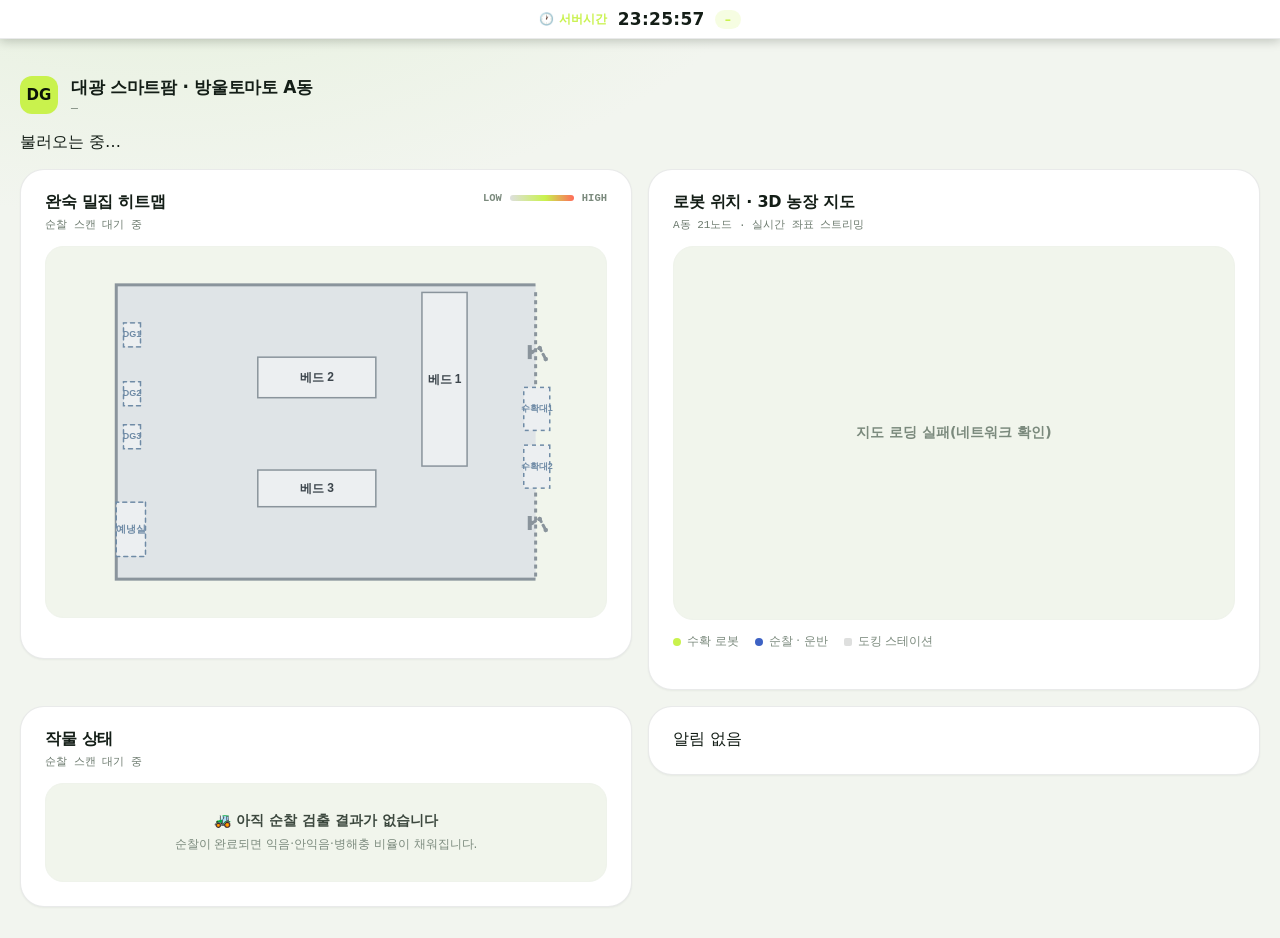
==== client/farm_admin_app/index.html @ 9d56e43e "RP-97: [Farm Admin App] 히트맵 실시간 누적 · 작물%는 순찰 완료 후 · 베드 통로 균등 ACS(detection_service.py)는 "zone_cumula" ====
<!DOCTYPE html>
<html lang="ko">
<head>
<script src="https://cdn.jsdelivr.net/npm/chart.js@4" defer></script>
<meta charset="UTF-8">
<meta name="viewport" content="width=device-width, initial-scale=1.0">
<title>Automato · DdagoDdagi 통합 운영 GUI 프로토타입 (Robot8 / 이건수)</title>
<style>
  :root{
    color-scheme:dark;
    /* ── Syncult 리디자인 토큰 (design_handoff_smartfarm_dashboard, light 테마) ──
       고정 액센트는 테마 무관. 라임/앰버는 '채움' 일 때 원색, '텍스트' 일 때 어두운 값을 쓴다
       (라이트 배경에서 대비를 확보하려고 핸드오프가 그렇게 분리해 놨다). */
    --sc-lime:#C9F24D; --sc-lime-h:#D8FF66; --sc-on-lime:#0B1408;
    --sc-ripe:#FF6B5A; --sc-pest:#F2B33D; --sc-rot:#8A6A4A;
    /* ⚠ 핸드오프 기본 테마는 dark 다 (Component.theme() 의 폴백이 "dark").
       라이트로 맞췄더니 라임·레드가 흰 배경에 묻혀 '집중이 안 된다' 는 지적을 받았다.
       다크 토큰으로 되돌린다 — 라임 액센트가 살아나는 게 이 디자인의 핵심이다. */
    --sc-accentT:#C9F24D; --sc-amberTx:#F2B33D; --sc-redT:#FF9184;
    --sc-brownT:#C0A184; --sc-blueT:#93B0FF;
    --sc-fg:#EEF3EA; --sc-mut:#7E8B7F; --sc-mut2:#8A948B; --sc-mut3:#9FAC9F; --sc-mut5:#B9C4B6;
    --sc-card:rgba(255,255,255,.04); --sc-card2:rgba(255,255,255,.05); --sc-card3:rgba(255,255,255,.06);
    --sc-bd:rgba(255,255,255,.07); --sc-bd2:rgba(255,255,255,.1);
    --sc-track:rgba(255,255,255,.09); --sc-track2:rgba(255,255,255,.14);
    --sc-inner:rgba(0,0,0,.26); --sc-inner2:rgba(0,0,0,.28);
    --sc-shell:#0A0D0B; --sc-shell2:#0B0F0C; --sc-scrim:rgba(4,7,5,.66);
    --sc-r-card:24px; --sc-r-inner:18px; --sc-r-tile:15px; --sc-r-row:14px;
    /* 레거시 팔레트를 다크로 리맵한다. 앱 전체가 var(--ink)/var(--card)/var(--line) 를
       쓰고 있어서, 여기만 바꾸면 개별 규칙을 손대지 않고 한 번에 뒤집힌다.
       '-soft' 계열은 라이트에서 연한 배경색이었는데, 다크에서는 반투명 틴트로 바꾼다
       (불투명 파스텔을 어두운 배경에 올리면 그 부분만 둥둥 뜬다). */
    --ink:#EEF3EA; --ink-2:#B9C4B6; --muted:#8A948B;
    --paper:#0B0F0C; --card:rgba(255,255,255,.04); --line:rgba(255,255,255,.07);
    --leaf:#5FD08A; --leaf-d:#4BBE77; --leaf-soft:rgba(201,242,77,.13);
    --tomato:#FF6B5A; --tomato-d:#FF8375; --tomato-soft:rgba(255,107,90,.15);
    --amber:#F2B33D; --amber-soft:rgba(242,179,61,.15);
    --sky:#93B0FF; --sky-soft:rgba(147,176,255,.15);
    --purple:#B79BFF; --purple-soft:rgba(183,155,255,.15);
    --slate:#9FAC9F;
    --ok:#7BD88F; --warn:#F2B33D; --bad:#FF9184;
    --shadow:none;
    --radius:16px;
    --font:'Pretendard','Apple SD Gothic Neo','Malgun Gothic',system-ui,-apple-system,sans-serif;
  }
  *{box-sizing:border-box;margin:0;padding:0}
  /* 페이지 배경 — Syncult 핸드오프 --pagebg(light).
     구버전은 온실 사진 위에 초록 오버레이를 덮었는데, 사진 무늬가 카드 뒤에서 어른거려
     카드 경계와 옅은 텍스트가 묻혔다. 핸드오프는 좌상단에서 번지는 라디얼 그라디언트를 쓴다. */
  body{font-family:var(--font);
    background:radial-gradient(1200px 600px at 15% -10%, #10251A 0%, #080B09 55%) fixed, #080B09;
    color:var(--sc-fg);min-height:100vh;-webkit-font-smoothing:antialiased}
  button{font-family:inherit;cursor:pointer;border:none;background:none;color:inherit}
  .hidden{display:none!important}

  /* ---------- App shell ---------- */
  .wrap{max-width:1880px;margin:0 auto;padding:44px 20px 14px}
  .topbar{display:flex;align-items:center;gap:14px;margin-bottom:18px;flex-wrap:wrap}
  .brand{display:flex;align-items:center;gap:11px}
  .logo{width:42px;height:42px;border-radius:12px;background:linear-gradient(135deg,var(--tomato),var(--leaf));
    display:grid;place-items:center;color:#fff;font-weight:800;font-size:20px;box-shadow:var(--shadow)}
  .brand h1{font-size:19px;letter-spacing:-.3px}
  .brand .sub{font-size:12px;color:var(--muted);margin-top:1px}
  .topbar .spacer{flex:1}
  .pill{font-size:12px;color:var(--ink-2);background:var(--card);border:1px solid var(--line);
    padding:7px 12px;border-radius:999px;display:inline-flex;align-items:center;gap:7px;box-shadow:var(--shadow)}
  .dot{width:8px;height:8px;border-radius:50%;background:var(--ok);box-shadow:0 0 0 4px rgba(31,157,87,.15)}
  .crumb{font-size:13px;color:var(--muted);display:flex;align-items:center;gap:8px;margin-bottom:14px;flex-wrap:wrap}
  .crumb b{color:var(--ink)}
  .crumb .sep{opacity:.5}
  .backbtn{display:inline-flex;align-items:center;gap:6px;font-size:13px;color:var(--leaf-d);
    background:var(--leaf-soft);padding:6px 12px;border-radius:999px;font-weight:600}

  /* ---------- Role launcher ---------- */
  .hero{text-align:center;padding:26px 10px 8px}
  .hero h2{font-size:27px;letter-spacing:-.6px}
  .hero p{color:var(--muted);margin-top:10px;font-size:14.5px;line-height:1.7;max-width:680px;margin-left:auto;margin-right:auto}
  .roles{display:grid;grid-template-columns:repeat(2,1fr);gap:18px;margin-top:30px;max-width:760px;margin-left:auto;margin-right:auto}
  .role{background:var(--card);border:1px solid var(--line);border-radius:var(--radius);padding:24px;
    box-shadow:var(--shadow);text-align:left;transition:transform .15s,box-shadow .15s;position:relative;overflow:hidden}
  .role:hover{transform:translateY(-4px);box-shadow:0 14px 36px rgba(16,35,26,.14)}
  .role .tag{font-size:11.5px;font-weight:700;letter-spacing:.4px;padding:4px 9px;border-radius:999px;display:inline-block}
  .role h3{font-size:18px;margin:14px 0 6px}
  .role .desc{font-size:13px;color:var(--muted);line-height:1.6;min-height:58px}
  .role .platform{font-size:12px;color:var(--ink-2);margin:12px 0 16px;display:flex;align-items:center;gap:6px}
  .role .enter{width:100%;padding:11px;border-radius:11px;font-weight:700;font-size:14px;color:#fff;
    display:flex;align-items:center;justify-content:center;gap:8px}
  .role::after{content:"";position:absolute;right:-30px;top:-30px;width:120px;height:120px;border-radius:50%;opacity:.08}
  .role.r1::after{background:var(--slate)} .role.r2::after{background:var(--leaf)} .role.r3::after{background:var(--purple)}
  .role-foot{margin-top:34px;background:var(--card);border:1px solid var(--line);border-radius:var(--radius);
    padding:18px 22px;box-shadow:var(--shadow);font-size:13px;color:var(--ink-2);line-height:1.7}
  .role-foot b{color:var(--ink)}

  /* ---------- Console layout (admin) ---------- */
  .console{display:grid;grid-template-columns:226px 1fr;gap:18px;align-items:start}
  .side{background:var(--card);border:1px solid var(--line);border-radius:var(--radius);padding:14px;box-shadow:var(--shadow);position:sticky;top:14px}
  .side .who{display:flex;align-items:center;gap:10px;padding:8px 8px 14px;border-bottom:1px solid var(--line);margin-bottom:10px}
  .side .who .av{width:36px;height:36px;border-radius:10px;display:grid;place-items:center;color:#fff;font-weight:700;font-size:14px}
  .side .who .nm{font-size:13.5px;font-weight:700}
  .side .who .rl{font-size:11.5px;color:var(--muted)}
  .nav{display:flex;flex-direction:column;gap:3px}
  .nav button{display:flex;align-items:center;gap:11px;padding:10px 11px;border-radius:11px;font-size:13.5px;color:var(--ink-2);text-align:left;transition:.12s}
  .nav button .ic{width:20px;text-align:center;font-size:15px}
  .nav button:hover{background:var(--paper)}
  .nav button.active{background:var(--leaf-soft);color:var(--leaf-d);font-weight:700}
  .nav .grp{font-size:11px;color:var(--muted);text-transform:uppercase;letter-spacing:.5px;margin:12px 8px 4px}
  .content{min-height:60vh}

  /* ---------- Generic dashboard pieces ---------- */
  .page-h{display:flex;align-items:flex-end;justify-content:space-between;gap:12px;margin-bottom:16px;flex-wrap:wrap}
  .page-h h2{font-size:21px;letter-spacing:-.4px}
  .page-h .lead{font-size:13px;color:var(--muted);margin-top:5px}
  .grid{display:grid;gap:14px}
  .g4{grid-template-columns:repeat(4,1fr)}
  .g3{grid-template-columns:repeat(3,1fr)}
  .g2{grid-template-columns:repeat(2,1fr)}
  /* ══ 라이트 테마 ══ 핸드오프의 light 토큰 원본을 그대로 옮겼다.
     :root 가 다크(기본)이고 여기서 덮어쓴다. 3D/2D 맵 색은 CSS 가 아니라 JS 상수라
     별도로 THEME_MAP 에서 갈아끼운다(applyTheme 참고). */
  [data-theme="light"]{
    color-scheme:light;
    --sc-fg:#141E17; --sc-mut:#6C7A6E; --sc-mut2:#7B8A7D; --sc-mut3:#5C6B5E; --sc-mut5:#3B473D;
    --sc-card:#FFFFFF; --sc-card2:#FFFFFF; --sc-card3:#EFF3EB;
    --sc-bd:rgba(20,30,23,.09); --sc-bd2:rgba(20,30,23,.13);
    --sc-track:rgba(20,30,23,.1); --sc-track2:rgba(20,30,23,.14);
    --sc-inner:#F5F8F1; --sc-inner2:#F1F5EC; --sc-shell:#F5F8F1; --sc-shell2:#FFFFFF;
    --sc-scrim:rgba(20,30,23,.4);
    --sc-accentT:#3F6B0F; --sc-amberTx:#8A5A08; --sc-redT:#C2442F;
    --sc-brownT:#7A5A3C; --sc-blueT:#3D62C4;
    /* 레거시 팔레트도 같이 되돌린다 */
    --ink:#10231a; --ink-2:#33483f; --muted:#6d8077;
    --paper:#f3f6f2; --card:#ffffff; --line:#e2e9e2;
    --leaf:#1f7a4d; --leaf-d:#15623c; --leaf-soft:#e7f3ec;
    --tomato:#e2483a; --tomato-d:#c43325; --tomato-soft:#fbe7e4;
    --amber:#e8920b; --amber-soft:#fdf0d6;
    --sky:#2f7fd1; --sky-soft:#e3eefb;
    --purple:#7a52c9; --purple-soft:#efe8fb;
    --slate:#46586f;
    --ok:#1f9d57; --warn:#e8920b; --bad:#e2483a;
    --shadow:0 1px 2px rgba(20,30,23,.05);
  }
  [data-theme="light"] body{
    background:radial-gradient(1100px 560px at 12% -12%, #E4F0DA 0%, #F2F5EF 58%) fixed, #F2F5EF;
  }
  [data-theme="light"] #srvClock{background:#FFFFFF !important;color:#141E17 !important;
        border-bottom:1px solid rgba(20,30,23,.09)}
  [data-theme="light"] .card{box-shadow:0 1px 2px rgba(20,30,23,.05)}

  /* ── 세그먼트 컨트롤 (README 0) ── */
  /* ⚠ 클래스명이 .seg 면 아래(276행)의 간트용 .seg{position:absolute} 와 충돌한다.
     뒤에 정의된 쪽이 이겨서 세그먼트가 화면 오른쪽에 세로로 늘어붙었다 → dcseg 로 분리. */
  .dcseg{display:flex;gap:2px;padding:4px;border-radius:12px;background:var(--sc-card2);
       border:1px solid var(--sc-bd2);flex:none}
  .dcseg button{padding:8px 15px;border:none;border-radius:9px;font-size:12.5px;font-weight:600;
       background:transparent;color:var(--sc-mut3);cursor:pointer;font-family:inherit;white-space:nowrap}
  .dcseg button.on{background:var(--sc-lime);color:var(--sc-on-lime);font-weight:700}

  /* ── 핸드오프 데스크톱 그리드 ── */
  /* 개선안 1-2: 수확·순찰 CTA + 로봇 실시간 상태 3장.
     넓으면 3열, 좁아지면 자동 줄바꿈. (오늘 수확량·로봇 가동률 KPI 는 제거됐다 — 다시 넣지 말 것) */
  .dc-kpi{display:grid;grid-template-columns:repeat(auto-fit,minmax(300px,1fr));gap:16px;margin-bottom:16px}
  /* 개선안 1-3: 히트맵 + 3D. 좁아지면 자동 줄바꿈(420px 기준) */
  .dc-row2{display:grid;grid-template-columns:repeat(auto-fit,minmax(420px,1fr));gap:16px;align-items:start;margin-bottom:16px}
  /* 화면이 좁아지면 4칸이 다 뭉개진다 — 2칸 → 1칸으로 접는다 */
  @media(max-width:820px){ .dc-row2{grid-template-columns:1fr} }
  .dc-seg{display:flex;gap:8px;flex:none;flex-wrap:wrap;justify-content:flex-end}

  /* ══ 모바일 대시보드 (README 2 / dc.html 72~226) ══ 디자인 폭 412px ══ */
  .mb-stage{display:flex;justify-content:center;padding:8px 0 0}
  .mb-phone{width:412px;border-radius:44px;border:1px solid var(--sc-bd2);background:var(--sc-shell2);
            padding:12px;box-shadow:0 40px 90px rgba(0,0,0,.6)}
  [data-theme="light"] .mb-phone{box-shadow:0 30px 70px rgba(20,30,23,.16)}
  .mb-screen{border-radius:34px;overflow:hidden;background:var(--sc-shell);height:880px;display:flex;flex-direction:column}
  .mb-status{padding:14px 20px 6px;display:flex;align-items:center;justify-content:space-between;
             font-size:11px;color:var(--sc-mut2)}
  .mb-top{padding:8px 18px 14px;display:flex;align-items:center;justify-content:space-between;gap:10px}
  .mb-scroll{flex:1;overflow-y:auto;padding:0 18px 18px}
  .mb-grid2{display:grid;grid-template-columns:1fr 1fr;gap:12px}
  .mb-card{background:var(--sc-card);border:1px solid var(--sc-bd);border-radius:20px;padding:16px}
  .mb-ch{display:flex;align-items:center;justify-content:space-between;gap:8px;margin-bottom:12px}
  .mb-ct{font-size:13.5px;font-weight:700;color:var(--sc-fg);white-space:nowrap}
  /* 제목이 nowrap 이므로 긴 서브텍스트가 줄바꿈을 가져가게 한다 */
  .mb-ch>.mono{text-align:right;line-height:1.35}
  .mb-rows{display:flex;flex-direction:column;gap:8px}
  .mb-tabs{border-top:1px solid var(--sc-bd);padding:12px 24px 16px;display:flex;
           justify-content:space-between;background:var(--sc-shell2)}
  .mb-tabs>div{display:flex;flex-direction:column;align-items:center;gap:5px;color:var(--sc-mut);
               cursor:pointer;font-size:10.5px;font-weight:600}
  .mb-tabs>div span:first-child{font-size:16px}
  .mb-tabs>div.on{color:var(--sc-accentT);font-weight:700}
  .mb-segwrap{display:flex;justify-content:center;gap:8px;padding:14px 0 4px;flex-wrap:wrap}
  /* 372px 폭이라 데스크톱 배너 글자(15.5px)는 넘친다 */
  .mb-scroll #alertBanner>div{font-size:12.5px !important;padding:11px 13px !important;border-radius:14px !important}
  .mb-card .sc-maplegend{flex-wrap:wrap;gap:8px;font-size:10.5px}
  .mb-card .sc-legend{gap:5px}
  /* 실제 폰(좁은 화면)에서는 베젤을 벗긴다 — README: "실제 구현엔 베젤 불필요".
     데스크톱에서 '모바일 미리보기' 로 볼 때만 폰처럼 보이면 된다. */
  @media(max-width:520px){
    .mb-stage{padding:0}
    .mb-phone{width:100%;border:none;border-radius:0;padding:0;box-shadow:none}
    .mb-screen{border-radius:0;height:auto;min-height:calc(100vh - 40px)}
  }

  /* 공통 헤더 (README 0) */
  .dc-head{display:flex;align-items:center;gap:13px;margin-bottom:18px}
  .dc-logo{width:38px;height:38px;border-radius:12px;background:var(--sc-lime);color:var(--sc-on-lime);
           display:flex;align-items:center;justify-content:center;font-weight:800;font-size:15px;flex:none}
  .dc-h1{font-size:17px;font-weight:700;letter-spacing:-.3px;color:var(--sc-fg)}
  .dc-h2{font-size:11.5px;color:var(--sc-mut);margin-top:2px}
  .mono{font-family:ui-monospace,'JetBrains Mono',Menlo,Consolas,monospace}
  .card{background:var(--sc-card);border:1px solid var(--sc-bd);border-radius:18px;padding:17px;
        box-shadow:none;color:var(--sc-fg)}
  .card.click{cursor:pointer;transition:transform .14s,box-shadow .14s}
  .card.click:hover{transform:translateY(-3px);box-shadow:0 12px 30px rgba(16,35,26,.13)}
  .card .ch{display:flex;align-items:center;justify-content:space-between;margin-bottom:12px}
  .card .ch h3{font-size:14px}
  .card .ch .more{font-size:12px;color:var(--leaf-d);font-weight:600;display:flex;align-items:center;gap:4px}
  .kpi .lab{font-size:12.5px;color:var(--muted)}
  .kpi .val{font-size:26px;font-weight:800;letter-spacing:-.5px;margin-top:5px}
  .kpi .val small{font-size:14px;font-weight:600;color:var(--muted)}
  .kpi .delta{font-size:12px;margin-top:7px;display:inline-flex;gap:5px;align-items:center;padding:3px 8px;border-radius:999px}
  .up{color:var(--ok);background:var(--leaf-soft)} .dn{color:var(--bad);background:var(--tomato-soft)} .nu{color:var(--slate);background:#eef2f6}
  .badge{font-size:11.5px;font-weight:700;padding:3px 9px;border-radius:999px;display:inline-flex;align-items:center;gap:5px;white-space:nowrap}
  .b-ok{background:var(--leaf-soft);color:var(--leaf-d)} .b-run{background:var(--sky-soft);color:var(--sky)}
  .b-warn{background:var(--amber-soft);color:var(--amber)} .b-bad{background:var(--tomato-soft);color:var(--tomato-d)}
  .b-charge{background:#eef2f6;color:var(--slate)} .b-purple{background:var(--purple-soft);color:var(--purple)}

  table{width:100%;border-collapse:collapse;font-size:13px}
  th{text-align:left;font-size:11.5px;color:var(--muted);font-weight:600;padding:9px 10px;border-bottom:1px solid var(--line)}
  td{padding:11px 10px;border-bottom:1px solid var(--line);vertical-align:middle}
  tr:last-child td{border-bottom:none}
  tr.click{cursor:pointer} tr.click:hover{background:var(--paper)}
  .bat{display:inline-flex;align-items:center;gap:8px}
  .bar{width:62px;height:7px;border-radius:99px;background:#eef2f0;overflow:hidden}
  .bar i{display:block;height:100%;border-radius:99px}

  /* greenhouse map */
  .map{background:linear-gradient(135deg,#16341f,#0f2417);border-radius:14px;padding:16px;position:relative;color:#dceede}
  .map .gridmap{display:grid;grid-template-columns:repeat(6,1fr);grid-template-rows:repeat(4,46px);gap:7px;margin-top:10px}
  .cell{border:1px dashed rgba(255,255,255,.16);border-radius:8px;position:relative;font-size:10px;color:rgba(255,255,255,.45);padding:3px 5px}
  .cell.hot{background:rgba(226,72,58,.22);border-color:rgba(226,72,58,.5)}
  .cell.warm{background:rgba(232,146,11,.2);border-color:rgba(232,146,11,.45)}
  .rb{position:absolute;width:22px;height:22px;border-radius:50%;display:grid;place-items:center;font-size:10px;font-weight:800;color:#fff;
     left:50%;top:50%;transform:translate(-50%,-50%);box-shadow:0 2px 8px rgba(0,0,0,.4)}
  .rb.p{background:var(--sky)} .rb.a{background:var(--tomato)}
  .legend{display:flex;gap:14px;flex-wrap:wrap;margin-top:12px;font-size:11.5px;color:rgba(255,255,255,.75)}
  .legend span{display:inline-flex;align-items:center;gap:6px}
  .lg{width:10px;height:10px;border-radius:3px;display:inline-block}

  /* donut */
  .donut-wrap{display:flex;align-items:center;gap:18px}
  .donut{width:118px;height:118px;border-radius:50%;flex:none}
  .lk{font-size:12.5px;display:flex;flex-direction:column;gap:9px}
  .lk .row{display:flex;align-items:center;gap:8px}
  .lk .sw{width:11px;height:11px;border-radius:3px}
  .lk b{margin-left:auto}

  /* toggle */
  .toggle{display:inline-flex;align-items:center;gap:10px}
  .sw{position:relative;width:50px;height:28px;border-radius:99px;background:var(--amber);transition:.2s}
  .sw.day{background:var(--amber)} .sw.night{background:var(--slate)}
  .sw i{position:absolute;top:3px;left:3px;width:22px;height:22px;border-radius:50%;background:#fff;transition:.2s;box-shadow:0 1px 3px rgba(0,0,0,.3)}
  .sw.night i{left:25px}

  .evt{display:flex;gap:11px;padding:11px 0;border-bottom:1px solid var(--line)}
  .evt:last-child{border-bottom:none}
  .evt .ei{width:32px;height:32px;border-radius:9px;display:grid;place-items:center;font-size:15px;flex:none}
  .evt .et{font-size:13px;font-weight:600}
  .evt .em{font-size:12px;color:var(--muted);margin-top:2px}
  .evt .tm{font-size:11px;color:var(--muted);margin-left:auto;white-space:nowrap}

  .btn{padding:10px 16px;border-radius:11px;font-weight:700;font-size:13.5px;display:inline-flex;align-items:center;gap:8px;transition:.14s}
  .btn:active{transform:scale(.97)}
  .btn-green{background:var(--leaf);color:#fff} .btn-green:hover{background:var(--leaf-d)}
  .btn-red{background:var(--tomato);color:#fff} .btn-red:hover{background:var(--tomato-d)}
  .btn-purple{background:var(--purple);color:#fff}
  .btn-ghost{background:var(--paper);color:var(--ink-2);border:1px solid var(--line)}
  .btn-dark{background:var(--ink);color:#fff}

  /* camera grid */
  .cams{display:grid;grid-template-columns:repeat(3,1fr);gap:12px}
  .cam{background:#0c1a12;border-radius:12px;overflow:hidden;position:relative;aspect-ratio:16/10}
  .cam .scan{position:absolute;inset:0;background:
     repeating-linear-gradient(0deg,rgba(255,255,255,.03) 0 2px,transparent 2px 4px)}
  .cam .lbl{position:absolute;left:9px;top:9px;font-size:11px;color:#cfe8d6;background:rgba(0,0,0,.45);padding:3px 8px;border-radius:7px}
  .cam .live{position:absolute;right:9px;top:9px;font-size:10px;color:#fff;background:var(--tomato);padding:2px 7px;border-radius:6px;font-weight:700;display:flex;align-items:center;gap:4px}
  .cam .lat{position:absolute;left:9px;bottom:9px;font-size:10px;color:#bfe0c9;background:rgba(0,0,0,.4);padding:2px 7px;border-radius:6px}
  .cam .box{position:absolute;border:2px solid var(--leaf);border-radius:5px}
  .cam .box.t{border-color:var(--tomato)}
  .cam .box span{position:absolute;top:-16px;left:-2px;font-size:9px;background:var(--leaf);color:#fff;padding:1px 5px;border-radius:4px}
  .cam .box.t span{background:var(--tomato)}
  .blip{width:7px;height:7px;border-radius:50%;background:#fff;animation:bl 1.2s infinite}
  @keyframes bl{0%,100%{opacity:1}50%{opacity:.2}}

  .timeline{display:flex;flex-direction:column;gap:9px}
  .tl{display:grid;grid-template-columns:84px 1fr;align-items:center;gap:10px;font-size:12.5px}
  .track{height:30px;background:var(--paper);border-radius:8px;position:relative;overflow:hidden;border:1px solid var(--line)}
  .seg{position:absolute;top:4px;bottom:4px;border-radius:6px;display:grid;place-items:center;font-size:10.5px;color:#fff;font-weight:600;overflow:hidden;white-space:nowrap}

  .heat{display:grid;grid-template-columns:repeat(6,1fr);gap:6px}
  .hc{aspect-ratio:1;border-radius:8px;display:grid;place-items:center;font-size:10px;color:rgba(0,0,0,.45);font-weight:600}

  .progress{display:flex;flex-direction:column;gap:13px}
  .pr .top{display:flex;justify-content:space-between;font-size:12.5px;margin-bottom:5px}
  .pr .bar2{height:9px;border-radius:99px;background:#eef2f0;overflow:hidden}
  .pr .bar2 i{display:block;height:100%;border-radius:99px}

  /* ---------- Mobile (worker) ---------- */
  .phone-stage{display:flex;justify-content:center;padding:6px}
  .phone{width:390px;max-width:100%;background:#0e2016;border-radius:38px;padding:11px;box-shadow:0 24px 60px rgba(16,35,26,.32)}
  .screen{background:var(--paper);border-radius:29px;overflow:hidden;height:756px;display:flex;flex-direction:column;position:relative}
  .stat{height:30px;display:flex;align-items:center;justify-content:space-between;padding:0 22px;font-size:12px;color:var(--ink);font-weight:600;background:var(--paper)}
  .mhead{padding:14px 18px 12px;background:linear-gradient(135deg,var(--leaf-d),var(--leaf));color:#fff}
  .mhead .r{display:flex;align-items:center;justify-content:space-between}
  .mhead h3{font-size:16px} .mhead .s{font-size:12px;opacity:.85;margin-top:3px}
  .mbody{flex:1;overflow-y:auto;padding:14px}
  .mcard{background:var(--card);border:1px solid var(--line);border-radius:15px;padding:15px;box-shadow:var(--shadow);margin-bottom:12px}
  .mcard.click{cursor:pointer;transition:.14s} .mcard.click:active{transform:scale(.985)}
  .follow{background:linear-gradient(135deg,#173a24,#0f2417);color:#dceede;text-align:center;border:none}
  .follow .ring{width:96px;height:96px;border-radius:50%;margin:6px auto 12px;display:grid;place-items:center;
     border:3px solid rgba(255,255,255,.18);position:relative}
  .follow .ring::before{content:"";position:absolute;inset:-3px;border-radius:50%;border:3px solid transparent;border-top-color:var(--leaf);animation:spin 2.4s linear infinite}
  @keyframes spin{to{transform:rotate(360deg)}}
  @keyframes alertPulse{0%,100%{box-shadow:0 4px 16px rgba(224,72,58,.4)}50%{box-shadow:0 6px 26px rgba(224,72,58,.7)}}
  .mbnav{display:flex;background:var(--card);border-top:1px solid var(--line)}
  .mbnav button{flex:1;padding:9px 0 11px;font-size:10.5px;color:var(--muted);display:flex;flex-direction:column;align-items:center;gap:3px}
  .mbnav button .ic{font-size:17px}
  .mbnav button.active{color:var(--leaf-d);font-weight:700}

  /* ---------- Modal / toast ---------- */
  .ov{position:fixed;inset:0;background:rgba(16,35,26,.46);backdrop-filter:blur(3px);display:grid;place-items:center;z-index:50;padding:20px}
  .modal{background:var(--card);border-radius:20px;max-width:560px;width:100%;box-shadow:0 30px 80px rgba(0,0,0,.3);overflow:hidden;max-height:88vh;display:flex;flex-direction:column}
  .modal .mh{padding:18px 20px;border-bottom:1px solid var(--line);display:flex;align-items:center;justify-content:space-between}
  .modal .mh h3{font-size:16px} .modal .mc{padding:20px;overflow:auto}
  .modal .mf{padding:14px 20px;border-top:1px solid var(--line);display:flex;gap:10px;justify-content:flex-end}
  .x{width:32px;height:32px;border-radius:9px;background:var(--paper);display:grid;place-items:center;font-size:16px;color:var(--muted)}
  .toast{position:fixed;left:50%;bottom:30px;transform:translateX(-50%) translateY(20px);opacity:0;
     background:var(--ink);color:#fff;padding:13px 20px;border-radius:13px;font-size:13.5px;font-weight:600;
     box-shadow:0 14px 40px rgba(0,0,0,.3);z-index:60;transition:.25s;display:flex;align-items:center;gap:9px;max-width:90vw}
  .toast.show{opacity:1;transform:translateX(-50%) translateY(0)}

  .teleop{background:#0c1a12;border-radius:14px;aspect-ratio:16/9;position:relative;overflow:hidden}
  .pad{display:grid;grid-template-columns:repeat(3,44px);grid-template-rows:repeat(3,44px);gap:6px;justify-content:center;margin-top:14px}
  .pad button{background:var(--paper);border:1px solid var(--line);border-radius:10px;font-size:16px;font-weight:700;color:var(--ink-2)}
  .pad button:hover{background:var(--leaf-soft)}

  .note{font-size:12px;color:var(--muted);background:var(--paper);border:1px dashed var(--line);border-radius:11px;padding:10px 13px;line-height:1.6}
  .sr{font-size:10.5px;color:var(--leaf-d);background:var(--leaf-soft);padding:2px 7px;border-radius:6px;font-weight:700;white-space:nowrap}

  @media(max-width:960px){
    .roles,.g4{grid-template-columns:1fr 1fr}
    .console{grid-template-columns:1fr}
    .side{position:static}
    .g3,.g2{grid-template-columns:1fr}
    .cams{grid-template-columns:1fr 1fr}
  }
  @media(max-width:620px){.roles,.g4,.cams{grid-template-columns:1fr}}

  /* ══ Syncult 핸드오프 스타일 (히트맵 · 3D 지도 · 작물 상태) ══
     핸드오프의 radius/padding/타이포 스케일을 그대로 옮긴 것. 수치는 README 의
     "Design Tokens > 타이포그래피" 및 각 섹션 스펙과 1:1 대응한다. */
  .sc-card{ border-radius:var(--sc-r-card); border:1px solid var(--sc-bd);
            padding:22px 24px 24px; display:flex; flex-direction:column; }
  .sc-head{ display:flex; justify-content:space-between; align-items:flex-start;
            flex-wrap:wrap; gap:12px; margin-bottom:14px; }
  .sc-title{ margin:0; font-size:16px; font-weight:700; letter-spacing:-.3px; color:var(--sc-fg); }
  .sc-sub{ font-family:ui-monospace,'JetBrains Mono',Menlo,monospace; font-size:11px;
           color:var(--sc-mut); margin-top:4px; }
  .sc-legend{ display:flex; align-items:center; gap:8px; }
  .sc-legend-t{ font-family:ui-monospace,'JetBrains Mono',Menlo,monospace;
                font-size:10.5px; font-weight:700; color:var(--sc-mut2); }
  .sc-legend-bar{ width:64px; height:6px; border-radius:99px;
                  background:linear-gradient(90deg,var(--sc-track2),#C9F24D 55%,#FF6B5A); }
  .sc-inner{ background:var(--sc-inner2); border:1px solid var(--sc-card3);
             border-radius:var(--sc-r-inner); padding:18px; }
  /* 요약·로봇위치 행 — 라벨은 반폭 카드에서 글자 단위로 깨지므로 nowrap 필수(핸드오프 경고) */
  .sc-rows{ display:flex; flex-direction:column; gap:9px; margin-top:16px; }
  .sc-row{ display:flex; align-items:center; gap:10px; padding:12px 15px;
           border-radius:var(--sc-r-row); background:var(--sc-inner); border:1px solid var(--sc-bd); }
  .sc-row .lb{ flex:1; white-space:nowrap; font-size:12.5px; font-weight:700; color:var(--sc-mut5); }
  .sc-row .vl{ font-family:ui-monospace,'JetBrains Mono',Menlo,monospace; font-size:12px;
               white-space:nowrap; color:var(--sc-mut); }
  .sc-row.hi{ background:rgba(255,107,90,.08); border-color:rgba(255,107,90,.2); }
  .sc-row.hi .lb{ color:var(--sc-redT); }
  .sc-row.wn{ background:rgba(242,179,61,.08); border-color:rgba(242,179,61,.2); }
  .sc-row.wn .lb{ color:var(--sc-amberTx); }
  .sc-row .dot{ width:8px; height:8px; border-radius:50%; flex:none; }
  .sc-row .rid{ font-family:ui-monospace,'JetBrains Mono',Menlo,monospace;
                font-size:12.5px; font-weight:700; color:var(--sc-fg); }
  .sc-maplegend{ display:flex; gap:16px; align-items:center; margin-top:14px;
                 font-size:11.5px; color:var(--sc-mut2); }
  .sc-maplegend span{ display:flex; align-items:center; gap:6px; }
  .sc-maplegend .d{ width:8px; height:8px; border-radius:50%; }
  .sc-maplegend .s{ width:8px; height:8px; border-radius:2px; background:var(--sc-track2); }
  /* 작물 상태 — 스택 바 + 2×2 타일 */
  .sc-stack{ display:flex; gap:3px; height:10px; margin:4px 0 16px; }
  .sc-stack i{ border-radius:99px; display:block; }
  .sc-tiles{ display:grid; grid-template-columns:1fr 1fr; gap:10px; }
  .sc-tile{ padding:14px 16px; border-radius:var(--sc-r-tile); }
  .sc-tile .k{ font-size:12px; font-weight:700; color:var(--sc-mut5); }
  .sc-tile .v{ font-family:ui-monospace,'JetBrains Mono',Menlo,monospace;
               font-size:23px; font-weight:700; line-height:1.15; margin-top:4px; }
  .sc-tile .v small{ font-size:12px; margin-left:2px; }
  .sc-tile .s{ font-size:11px; color:var(--sc-mut); margin-top:2px; }
</style>
</head>
<body>
<div id="srvClock" style="position:fixed;top:0;left:0;right:0;z-index:9999;display:flex;align-items:center;justify-content:center;gap:10px;background:#0B1408;color:#EEF3EA;padding:9px 16px;font-weight:800;font-variant-numeric:tabular-nums;box-shadow:0 2px 10px rgba(11,20,8,.22);pointer-events:none;letter-spacing:.3px"><span style="color:#C9F24D;font-weight:600;font-size:12px">🕐 서버시간</span> <span id="srvClockT" style="font-size:17px">--:--:--</span> <span id="srvMode" style="padding:2px 10px;border-radius:999px;background:rgba(201,242,77,.16);color:#C9F24D;font-size:12.5px">–</span></div>
<div class="wrap">
  <div class="topbar">
    <div class="brand"></div>
    <div class="spacer"></div>
    <button class="pill" onclick="go('home')" id="homeBtn">⌂ 역할 선택</button>
  </div>

  <!-- ========================= HOME / ROLE LAUNCHER ========================= -->
  <section id="home" class="hidden">
    <div style="text-align:center;margin:0 0 16px;padding:20px 16px;background:linear-gradient(180deg,#ffffff,#eef4f9);border-radius:18px;border:1px solid #e0eaf2;box-shadow:0 4px 18px rgba(20,58,94,.06)">
      <img src="/logo.png?v=1" alt="Automato — Smart Farm Robotics" style="width:100%;max-width:440px;height:auto;display:block;margin:0 auto"/>
    </div>
    <div class="hero">
      <h2>어떤 화면으로 들어가시겠어요?</h2>
      <p>농장 관리자·작업자가 사용하는 Automato 웹 화면입니다. 카드를 누르면 실제 운영 화면으로 진입하고, 화면 안의 메뉴·카드·버튼을 눌러 세부 화면을 넘나들 수 있습니다. <b>시스템 관리자(판매사 엔지니어)용 관제는 별도 QT 데스크톱 콘솔</b>에서 제공됩니다.</p>
    </div>
    <div class="roles">
      <div class="role r2">
        <span class="tag" style="background:var(--leaf-soft);color:var(--leaf-d)">Farm Admin APP · 웹/앱</span>
        <h3>농장 관리자</h3>
        <div class="desc">하이브리드 수확 스케줄 승인, 로봇별 상태표, 수확 리포트, 밀집 히트맵, 로봇 튜닝·계정 권한을 운영합니다.</div>
        <div class="platform">💻 웹/태블릿 대시보드</div>
        <button class="enter" style="background:var(--leaf)" onclick="go('farm')">관리자 앱 열기 →</button>
      </div>
    </div>
    <div class="role-foot">
      <b>읽는 법.</b> 각 화면의 카드 우측 <b>‘상세 →’</b> 또는 표의 행을 누르면 세부 화면이 열립니다. 토글·승인 같은 버튼은 실제로 반응하며(실시간 공유 상태), 상단 <b>⌂ 역할 선택</b>으로 언제든 처음으로 돌아옵니다. 화면 흐름은 Robot8 <b>System Requirements(SR-*)</b> 명세에 맞춰 구성했습니다.
    </div>
  </section>

  <!-- ========================= SYSTEM ADMIN ========================= -->
  <section id="admin" class="hidden">
    <div class="crumb"><button class="backbtn" onclick="go('home')">← 역할 선택</button><span class="sep">/</span> System Admin Web <span class="sep">›</span> <b id="adminCrumb">메인 대시보드</b></div>
    <div class="console">
      <aside class="side">
        <div class="who">
          <div class="av" style="background:var(--slate)">SA</div>
          <div><div class="nm">system.admin</div><div class="rl">시스템 관리자 · QT 콘솔</div></div>
        </div>
        <nav class="nav" id="adminNav">
          <button class="active" data-v="a_dash" onclick="av('admin',this)"><span class="ic">▦</span> 메인 대시보드</button>
          <div class="grp">상세 모니터링</div>
          <button data-v="a_cam" onclick="av('admin',this)"><span class="ic">▣</span> 카메라 스트리밍</button>
          <button data-v="a_rbstat" onclick="av('admin',this)"><span class="ic">◉</span> 로봇 상태(실측)</button>
          <button data-v="a_rctrl" onclick="av('admin',this)"><span class="ic">✥</span> 로봇 제어</button>
          <button data-v="a_nav" onclick="av('admin',this)"><span class="ic">◈</span> Nav 그래프·교행</button>
          <button data-v="a_sch" onclick="av('admin',this)"><span class="ic">▤</span> 타임라인 스케줄러</button>
          <div class="grp">시스템</div>
          <button data-v="a_bat" onclick="av('admin',this)"><span class="ic">▮</span> 배터리·충전 이력</button>
          <button data-v="a_com" onclick="av('admin',this)"><span class="ic">↯</span> 통신 Latency</button>
          <button data-v="a_log" onclick="av('admin',this)"><span class="ic">▥</span> 로그·통계·펌웨어</button>
        </nav>
      </aside>
      <main class="content" id="adminView"></main>
    </div>
  </section>

  <!-- ========================= FARM ADMIN ========================= -->
  <section id="farm" class="hidden">
    <div class="crumb"><button id="farmBack" class="pill" style="display:none;margin-right:10px" onclick="farmHome()">← 처음으로</button><b id="farmCrumb"></b></div>
    <main class="content" id="farmView" style="width:100%"></main>
  </section>

  <!-- (농장 작업자 화면 제거됨 — 관리자/농장 관리자만 운영) -->
</div>

<div id="modalRoot"></div>
<div class="toast" id="toast"></div>

<script>
/* ============================ STATE (in-memory) ============================ */
const S = {
  mode:'day',
  follow:true,
  robots:[
    {id:'Pinky-01',type:'주행',state:'순찰중',badge:'b-run',job:'A열 순찰',bat:78,loc:'A-12',lat:21},
    {id:'Pinky-02',type:'주행',state:'수확연동',badge:'b-ok',job:'B-07 적재 대기',bat:64,loc:'B-07',lat:24},
    {id:'Pinky-03',type:'주행',state:'추종중',badge:'b-purple',job:'worker01 동행',bat:55,loc:'A-03',lat:19},
    {id:'Arm-01',type:'수확팔',state:'수확중',badge:'b-ok',job:'B-07 완숙 수확',bat:91,loc:'B-07',lat:26,mount:'Pinky-02'},
    {id:'Arm-02',type:'분류팔',state:'선별중',badge:'b-run',job:'등급 분류',bat:88,loc:'C-02',lat:22,mount:'Pinky-03'},
  ],
  zones:[
    {z:'B-07',ripe:92,n:34,st:'승인 대기'},
    {z:'A-12',ripe:81,n:21,st:'대기'},
    {z:'C-02',ripe:76,n:18,st:'대기'},
    {z:'A-05',ripe:68,n:12,st:'관찰'},
  ],
  todayKg:128.6,   // 오늘 수확량(전체 합계) — 서버와 동기화, 수동 등록분 합산
};
const fmt = n=>n.toLocaleString('ko-KR');

/* ============================ ROUTER ============================ */
function go(id){
  ['home','admin','farm'].forEach(s=>document.getElementById(s).classList.toggle('hidden',s!==id));
  document.getElementById('homeBtn').style.display = 'none';
  if(id==='admin') renderAdmin('a_dash');
  if(id==='farm') farmHome();
  window.scrollTo({top:0,behavior:'smooth'});
}
document.getElementById('homeBtn').style.display='none';
try{go('farm');}catch(e){console.error('auto-farm',e);}   // 즉시 농장 화면 진입(랜딩 깜빡임 제거)

/* sidebar nav click */
function av(role,btn){
  const nav = document.getElementById(role+'Nav');
  [...nav.querySelectorAll('button')].forEach(b=>b.classList.remove('active'));
  btn.classList.add('active');
  role==='admin'?renderAdmin(btn.dataset.v):renderFarm(btn.dataset.v);
}
function navTo(role,v){ // programmatic (from card clicks)
  if(role==='farm'){ farmGo(v); return; }
  const nav=document.getElementById(role+'Nav');
  if(nav){ const btn=[...nav.querySelectorAll('button')].find(b=>b.dataset.v===v); if(btn){[...nav.querySelectorAll('button')].forEach(b=>b.classList.remove('active'));btn.classList.add('active');} }
  renderAdmin(v);
  window.scrollTo({top:0,behavior:'smooth'});
}
function wv(btn){
  [...document.querySelectorAll('#workerNav button')].forEach(b=>b.classList.remove('active'));
  btn.classList.add('active');renderWorker(btn.dataset.v);
}

/* ============================ HELPERS ============================ */
function batBar(v){const c=v>50?'var(--ok)':v>=20?'var(--amber)':'var(--bad)';
  return `<span class="bat"><span class="bar"><i style="width:${v}%;background:${c}"></i></span>${v}%</span>`;}
function isArm(r){return r.type!=='주행';}            // 로봇팔(수확팔/분류팔)
function batCell(r){return isArm(r)
  ?`<span style="color:var(--muted);font-size:12px;display:inline-flex;align-items:center;gap:5px">🔌 ${r.mount} 일체충전</span>`
  :batBar(r.bat);}
function robotRows(clickable){
  return S.robots.map(r=>`<tr class="${clickable?'click':''}" ${clickable?`onclick="robotModal('${r.id}')"`:''}>
    <td><b>${r.id}</b><div style="font-size:11px;color:var(--muted)">${r.type}${isArm(r)?' · '+r.mount+' 탑재':''}</div></td>
    <td><span class="badge ${r.badge}">${r.state}</span></td>
    <td>${r.job}</td><td>${batCell(r)}</td><td>${r.loc}</td>
    <td><span style="color:${r.lat<25?'var(--ok)':'var(--amber)'}">${r.lat}ms</span></td></tr>`).join('');
}
function donut(){
  // 특상48 일반39 폐기13
  return `<svg class="donut" viewBox="0 0 36 36">
    <circle cx="18" cy="18" r="15.9" fill="none" stroke="#eef2f0" stroke-width="4.2"/>
    <circle cx="18" cy="18" r="15.9" fill="none" stroke="var(--leaf)" stroke-width="4.2" stroke-dasharray="48 52" stroke-dashoffset="0" transform="rotate(-90 18 18)"/>
    <circle cx="18" cy="18" r="15.9" fill="none" stroke="var(--amber)" stroke-width="4.2" stroke-dasharray="39 61" stroke-dashoffset="-48" transform="rotate(-90 18 18)"/>
    <circle cx="18" cy="18" r="15.9" fill="none" stroke="var(--tomato)" stroke-width="4.2" stroke-dasharray="13 87" stroke-dashoffset="-87" transform="rotate(-90 18 18)"/>
    <text x="18" y="17.5" text-anchor="middle" font-size="6.5" font-weight="800" fill="var(--ink)">${S.todayKg.toFixed(1)}</text>
    <text x="18" y="23" text-anchor="middle" font-size="3.3" fill="var(--muted)">kg / 오늘</text></svg>`;
}
function ghMap(){
  let cells='';const robots={'A-12':'P1','B-07':'P2','A-03':'P3','C-02':'A2'};
  const cols=['A','B','C','D','E','F'];
  for(let r=1;r<=4;r++)for(let c=0;c<6;c++){
    const code=cols[c]+'-'+(r*2-1<10?'0'+(r*2-1):r*2-1);
    let cls='cell',rb='';
    if(c===1&&r===1)cls+=' hot'; if((c===0&&r===3)||(c===2&&r===1))cls+=' warm';
    cells+=`<div class="${cls}">${cols[c]}${r}</div>`;
  }
  return `<div class="map"><div style="display:flex;justify-content:space-between;align-items:center">
      <b style="font-size:13px">온실 지도 · 실시간 동선</b><span style="font-size:11px;opacity:.7">단방향 링 주행 · 2단 랙</span></div>
    <div class="gridmap">${cells}
      <div class="rb p" style="left:25%;top:20%">P1</div>
      <div class="rb p" style="left:42%;top:22%">P2</div>
      <div class="rb p" style="left:18%;top:68%">P3</div>
      <div class="rb a" style="left:42%;top:22%;transform:translate(8px,14px)">A1</div>
    </div>
    <div class="legend">
      <span><span class="lg" style="background:var(--sky)"></span>주행 로봇(Pinky)</span>
      <span><span class="lg" style="background:var(--tomato)"></span>로봇팔(Arm)</span>
      <span><span class="lg" style="background:rgba(226,72,58,.5)"></span>완숙 밀집</span>
      <span><span class="lg" style="background:rgba(232,146,11,.5)"></span>관찰 구역</span>
    </div></div>`;
}

/* ============================ ADMIN VIEWS ============================ */
const adminTitles={a_dash:'메인 대시보드',a_cam:'실시간 카메라',a_rbstat:'로봇 상태(실측)',a_rctrl:'로봇 제어',a_nav:'Nav 그래프 · 교행/교착 제어',a_sch:'타임라인 스케줄러',a_bat:'배터리 · 충전 이력',a_com:'통신 Latency',a_log:'로그 · 통계 · 펌웨어'};
function renderAdmin(v){
  document.getElementById('adminCrumb').textContent=adminTitles[v];
  const el=document.getElementById('adminView');
  if(v==='a_dash') el.innerHTML=`
    <div class="page-h"><div><h2>통합 관제 대시보드</h2><div class="lead">이동로봇 ${S.robots.filter(r=>!isArm(r)).length}대 + 로봇팔 ${S.robots.filter(isArm).length}대 · 온실 전 구역 실시간 상태</div></div>
      <div style="display:flex;align-items:center;gap:12px;flex-wrap:wrap">
        <div class="toggle"><span style="font-size:12.5px;color:var(--muted)">운영 모드</span>
          <b id="modeTxt" style="font-size:13px">자동 · 서버시간 기준</b></div>
        <button class="btn btn-ghost" style="padding:8px 13px" onclick="resetDemo()" title="공유 상태를 처음으로 되돌립니다">↺ 데모 초기화</button>
      </div></div>
    <div class="grid g4" style="margin-bottom:14px">
      <div class="card kpi"><div class="lab">가동 로봇</div><div class="val">${S.robots.filter(r=>!isArm(r)).length}<small> 이동 + ${S.robots.filter(isArm).length} 팔</small></div><span class="delta up">▲ 전대 정상 가동</span></div>
      <div class="card kpi"><div class="lab">오늘 수확량</div><div class="val">${S.todayKg.toFixed(1)}<small>kg</small></div><span class="delta up">▲ 수동 등록 합산</span></div>
      <div class="card kpi"><div class="lab">평균 통신 지연</div><div class="val">23<small>ms</small></div><span class="delta nu">● 양호</span></div>
      <div class="card kpi"><div class="lab">미처리 이벤트</div><div class="val" style="color:var(--tomato)">3</div><span class="delta dn">▲ 확인 필요</span></div>
    </div>
    <div class="grid g3">
      <div class="card click" style="grid-column:span 2" onclick="navTo('admin','a_nav')">
        <div class="ch"><h3>온실 지도 / 이동 동선</h3><span class="more">Nav 상세 →</span></div>${ghMap()}</div>
      <div class="card">
        <div class="ch"><h3>오늘 수확 현황</h3></div>
        <div class="donut-wrap">${donut()}
          <div class="lk">
            <div class="row"><span class="sw" style="background:var(--leaf)"></span>특상품 <b>61.7kg</b></div>
            <div class="row"><span class="sw" style="background:var(--amber)"></span>일반품 <b>50.1kg</b></div>
            <div class="row"><span class="sw" style="background:var(--tomato)"></span>폐기품 <b>16.8kg</b></div>
            <div class="row" style="color:var(--muted)"><span class="sw" style="background:#cfe0d3"></span>수동 합산 포함</div>
          </div></div></div>
    </div>
    <div class="grid g3" style="margin-top:14px">
      <div class="card" style="grid-column:span 2">
        <div class="ch"><h3>로봇 통합 상태</h3><span class="more" onclick="navTo('admin','a_com')">통신 상세 →</span></div>
        <table><thead><tr><th>로봇</th><th>상태</th><th>현재 작업</th><th>배터리</th><th>위치</th><th>지연</th></tr></thead>
        <tbody>${robotRows(true)}</tbody></table>
        <div class="note" style="margin-top:12px">행을 누르면 개별 로봇 상세(텔레메트리·제어)가 열립니다.</div></div>
      <div class="card">
        <div class="ch"><h3>실시간 이벤트</h3></div>
        <div class="evt"><div class="ei" style="background:var(--tomato-soft)">🐛</div><div><div class="et">초동 방제 경보</div><div class="em">A-12 · 해충 감지 확률 85%</div></div><span class="tm">방금</span></div>
        <div class="evt"><div class="ei" style="background:var(--leaf-soft)">🍅</div><div><div class="et">완숙 토마토 포착</div><div class="em">B-07 구역 34송이 밀집</div></div><span class="tm">2분</span></div>
        <div class="evt"><div class="ei" style="background:var(--amber-soft)">🌙</div><div><div class="et">야간 전환 예약</div><div class="em">18:00 · Pinky-01 순찰 전담</div></div><span class="tm">예정</span></div>
        <button class="btn btn-ghost" style="width:100%;margin-top:12px;justify-content:center" onclick="toast('이벤트 로그 화면으로 이동 (데모)')">전체 이벤트 보기</button>
      </div>
    </div>`;
  if(v==='a_rbstat'){ el.innerHTML=robotStatusView(); return; }
  if(v==='a_rctrl'){ el.innerHTML=robotControlView(); return; }
  if(v==='a_nav') el.innerHTML=`
    <div class="page-h"><div><h2>Nav 그래프 · 교행/교착 제어</h2><div class="lead">단방향 링 동선에서 우선순위 기반 교행 제어</div></div>
      <button class="btn btn-ghost" onclick="navTo('admin','a_dash')">← 대시보드</button></div>
    ${ghMap()}
    <div class="grid g3" style="margin-top:14px">
      <div class="card kpi"><div class="lab">활성 Waypoint</div><div class="val">24<small>개</small></div></div>
      <div class="card kpi"><div class="lab">현재 교행 제어</div><div class="val" style="color:var(--amber)">1<small>건</small></div><span class="delta nu">Pinky-02 우선 통과</span></div>
      <div class="card kpi"><div class="lab">교착 위험</div><div class="val" style="color:var(--ok)">없음</div></div>
    </div>
    <div class="card" style="margin-top:14px"><div class="ch"><h3>교행 우선순위 규칙</h3></div>
      <div class="progress">
        <div class="pr"><div class="top"><span>① 완숙 적재 차량(만차 임박) 우선</span><span>최우선</span></div><div class="bar2"><i style="width:100%;background:var(--leaf)"></i></div></div>
        <div class="pr"><div class="top"><span>② 예냉실 이송 중 차량</span><span>높음</span></div><div class="bar2"><i style="width:72%;background:var(--sky)"></i></div></div>
        <div class="pr"><div class="top"><span>③ 순찰 주행 차량</span><span>보통</span></div><div class="bar2"><i style="width:45%;background:var(--amber)"></i></div></div>
      </div></div>`;
  if(v==='a_sch') el.innerHTML=`
    <div class="page-h"><div><h2>타임라인 스케줄러</h2><div class="lead">주·야간 자동 전환 및 로봇 역할 동적 할당</div></div>
      <button class="btn btn-green" onclick="toast('스케줄 변경이 큐에 반영되었습니다 (데모)')">＋ 시간대 추가</button></div>
    <div class="card"><div class="timeline">
      ${tlRow('Pinky-01',[['순찰',0,38,'var(--sky)'],['수확',38,72,'var(--leaf)'],['야간순찰',72,100,'var(--slate)']])}
      ${tlRow('Pinky-02',[['수확',0,55,'var(--leaf)'],['예냉이송',55,68,'var(--amber)'],['수확',68,100,'var(--leaf)']])}
      ${tlRow('Pinky-03',[['추종',0,45,'var(--purple)'],['충전',45,58,'var(--slate)'],['수확',58,100,'var(--leaf)']])}
      ${tlRow('Arm-01',[['수확',0,100,'var(--leaf)']])}
      ${tlRow('Arm-02',[['선별',0,100,'var(--sky)']])}
      <div class="tl"><div></div><div style="display:flex;justify-content:space-between;font-size:11px;color:var(--muted);margin-top:4px"><span>06:00</span><span>12:00</span><span>18:00 (야간전환)</span><span>24:00</span></div></div>
    </div></div>
    <div class="note" style="margin-top:14px">야간 전환 시 핑키 1대를 <b>병해충 순찰 전담</b>으로 지정, 1회 순찰 완료 후 즉시 수확에 합류하도록 동적 스케줄링됩니다.</div>`;
  if(v==='a_bat') el.innerHTML=`
    <div class="page-h"><div><h2>배터리 · 충전 이력</h2><div class="lead">임계치 20% 도달 시 자동 충전 복귀</div></div>
      <button class="btn btn-ghost" onclick="navTo('admin','a_dash')">← 대시보드</button></div>
    <div class="grid g3" style="margin-bottom:14px">
      <div class="card kpi"><div class="lab">도킹 중</div><div class="val">1<small>대</small></div></div>
      <div class="card kpi"><div class="lab">복귀 임계치</div><div class="val">20<small>%</small></div></div>
      <div class="card kpi"><div class="lab">평균 가동시간</div><div class="val">3<small>h 40m</small></div></div>
    </div>
    <div class="card"><div class="ch"><h3>이동로봇 배터리</h3><span style="font-size:12px;color:var(--muted)">로봇팔은 탑재 이동로봇과 동시 충전</span></div>
      <div class="progress">
        ${S.robots.filter(r=>!isArm(r)).map(r=>`<div class="pr"><div class="top"><span><b>${r.id}</b> · ${r.state}</span><span>${r.bat}%</span></div>
        <div class="bar2"><i style="width:${r.bat}%;background:${r.bat>50?'var(--ok)':r.bat>=20?'var(--amber)':'var(--bad)'}"></i></div></div>`).join('')}
      </div>
      <div class="note" style="margin-top:12px">🔌 로봇팔(수확팔·분류팔)은 이동로봇 위에 탑재되어 <b>이동로봇과 한 번에 충전</b>됩니다 — 별도 충전율을 관리하지 않습니다.</div></div>`;
  if(v==='a_com') el.innerHTML=`
    <div class="page-h"><div><h2>통신 Latency</h2><div class="lead">텔레메트리 발행 / 명령 수신 저지연 세션 · 네트워크 재시도</div></div>
      <button class="btn btn-ghost" onclick="navTo('admin','a_dash')">← 대시보드</button></div>
    <div class="grid g4" style="margin-bottom:14px">
      <div class="card kpi"><div class="lab">평균 지연 (실측)</div><div class="val" id="kpiLat">—<small>ms</small></div><span class="delta up" id="kpiLatD">측정중</span></div>
      <div class="card kpi"><div class="lab">최대 지연</div><div class="val">26<small>ms</small></div></div>
      <div class="card kpi"><div class="lab">패킷 재전송</div><div class="val">0.4<small>%</small></div><span class="delta nu">3회 내 복구</span></div>
      <div class="card kpi"><div class="lab">WebRTC 원격</div><div class="val">대기</div><span class="delta nu">SR-CTL-006</span></div>
    </div>
    <div class="card"><div class="ch"><h3>로봇별 지연</h3></div>
      <table><thead><tr><th>로봇</th><th>상태</th><th>지연(ms)</th><th>세션</th></tr></thead><tbody>
      ${S.robots.map(r=>`<tr><td><b>${r.id}</b></td><td><span class="badge ${r.badge}">${r.state}</span></td>
        <td><b style="color:${r.lat<25?'var(--ok)':'var(--amber)'}">${r.lat}</b></td>
        <td><span class="badge b-ok">연결</span></td></tr>`).join('')}</tbody></table></div>`;
  if(v==='a_log') el.innerHTML=`
    <div class="page-h"><div><h2>로그 · 통계 · 펌웨어</h2><div class="lead">누적 품질 DB 통계 및 시스템 버전 관리</div></div>
      <button class="btn btn-ghost" onclick="toast('CSV 로그를 내보냈습니다 (데모)')">로그 내보내기</button></div>
    <div class="grid g2">
      <div class="card"><div class="ch"><h3>주간 등급 비율 추이</h3></div>
        <div class="progress">
        <div class="pr"><div class="top"><span>특상품</span><span>48%</span></div><div class="bar2"><i style="width:48%;background:var(--leaf)"></i></div></div>
        <div class="pr"><div class="top"><span>일반품</span><span>39%</span></div><div class="bar2"><i style="width:39%;background:var(--amber)"></i></div></div>
        <div class="pr"><div class="top"><span>폐기품</span><span>13%</span></div><div class="bar2"><i style="width:13%;background:var(--tomato)"></i></div></div>
        </div></div>
      <div class="card"><div class="ch"><h3>펌웨어 버전</h3></div>
        <table><tbody>
        <tr><td><b>Automato Control</b></td><td>v2.4.1</td><td><span class="badge b-ok">최신</span></td></tr>
        <tr><td><b>Ddago Control</b></td><td>v1.9.0</td><td><span class="badge b-warn">업데이트</span></td></tr>
        <tr><td><b>Ddagi Control</b></td><td>v1.7.3</td><td><span class="badge b-ok">최신</span></td></tr>
        <tr><td><b>AI Service</b></td><td>v3.1.0</td><td><span class="badge b-ok">최신</span></td></tr>
        </tbody></table>
        <button class="btn btn-dark" style="width:100%;margin-top:12px;justify-content:center" onclick="toast('Ddago Control 업데이트를 예약했습니다 (데모)')">업데이트 예약</button></div>
    </div>`;
}
function camCell(lbl,loc,lat,boxes){
  let b=boxes.map(x=>`<div class="box ${x[0]}" style="left:${x[3]};top:${x[4]};width:${x[5]};height:${x[6]||'26%'}"><span>${x[2]}</span></div>`).join('');
  return `<div class="cam"><div class="scan"></div><div class="lbl">${lbl}</div>
    <div class="live"><span class="blip"></span>LIVE</div><div class="lat">${loc} · ${lat}ms</div>${b}</div>`;
}
function tlRow(name,segs){
  let s=segs.map(g=>`<div class="seg" style="left:${g[1]}%;width:${g[2]-g[1]}%;background:${g[3]}">${g[0]}</div>`).join('');
  return `<div class="tl"><div><b style="font-size:12px">${name}</b></div><div class="track">${s}</div></div>`;
}

/* ===== 실시간 카메라 뷰(농장/시스템 관리자 공용) — 로봇 노트북 송출을 클라우드에서 pull ===== */
/* 실시간 카메라 기능 제거됨 */


/* ===== 헤더 세션 배지 + 지연 KPI: 실제 ping 실측값으로 상시 갱신 ===== */
(function(){
  function upd(){
    fetch('/api/live').then(function(r){return r.json();}).then(function(d){
      var arm=(d.robots||[]).filter(function(r){return r.id==='JetCobot-1';})[0];
      var lat=(arm&&arm.latency_ms!=null)?arm.latency_ms:null;
      var conn=arm&&arm.connected, fresh=d.robots_fresh;
      var p=document.getElementById('sessPill');
      if(p){
        if(!fresh){ p.innerHTML='<span class="dot" style="background:#c14"></span> 리포터 오프라인'; }
        else if(conn&&lat!=null){ p.innerHTML='<span class="dot"></span> JetCobot-1 연결됨 · 지연 <b>'+lat+'ms</b> (실측)'; }
        else { p.innerHTML='<span class="dot" style="background:#e0a52b"></span> JetCobot-1 연결 끊김'; }
      }
      var k=document.getElementById('kpiLat');
      if(k) k.innerHTML=(lat!=null?lat:'—')+'<small>ms</small>';
      var kd=document.getElementById('kpiLatD');
      if(kd){ if(lat==null){kd.textContent='연결안됨';kd.className='delta';}
              else if(lat<=15){kd.textContent='양호';kd.className='delta up';}
              else if(lat<=40){kd.textContent='보통';kd.className='delta';}
              else {kd.textContent='느림';kd.className='delta down';} }
    }).catch(function(){ var p=document.getElementById('sessPill'); if(p) p.innerHTML='<span class="dot" style="background:#c14"></span> 서버 연결 끊김'; });
  }
  upd(); setInterval(upd,3000);
})();

/* ===== 로봇 상태(실시간 실측) — 노트북이 ping/SSH로 읽은 실제 연결·지연 ===== */
function robotStatusView(){
  return `
    <div class="page-h"><div><h2>로봇 상태 (실시간 실측) <span id="rbFresh" class="badge b-warn">● 확인중</span></h2>
      <div class="lead">GUI 목업이 아니라 <b>실제 연결된 로봇을 노트북이 읽어</b> 표시합니다. 지연은 실제 ping 왕복시간.</div></div></div>
    <div class="card" style="padding:0;overflow:hidden">
      <table><thead><tr><th>로봇</th><th>종류</th><th>연결</th><th>상태</th><th>지연(실측)</th><th>배터리</th></tr></thead>
      <tbody id="rbBody"><tr><td colspan="6" style="color:var(--muted);padding:16px">불러오는 중…</td></tr></tbody></table>
    </div>
    <div class="note" style="margin-top:12px">현재 <b>실제 연결 = JetCobot-1</b> 1대뿐. 나머지 4대(JetCobot-2·Pinky×3)는 연결 안 됨. 젯코봇은 DC전원이라 <b>배터리 센서 없음(N/A)</b>. 리포터(노트북)가 꺼지면 “리포터 오프라인”.</div>`;
}
(function(){
  setInterval(function(){
    if(!document.getElementById('rbBody')) return;
    fetch('/api/live').then(function(r){return r.json();}).then(function(d){
      var fr=document.getElementById('rbFresh');
      if(fr){ fr.textContent=d.robots_fresh?'● 실측 수신중':'● 리포터 오프라인'; fr.className='badge '+(d.robots_fresh?'b-ok':'b-warn'); }
      var list=d.robots||[];
      var rows=list.map(function(r){
        var c=r.connected;
        return '<tr><td><b>'+r.id+'</b><div style="font-size:11px;color:var(--muted)">'+(r.note||'')+'</div></td>'+
          '<td>'+(r.type==='arm'?'로봇팔':'이동로봇')+'</td>'+
          '<td><span class="badge '+(c?'b-ok':'b-warn')+'">'+(c?'● 연결됨':'○ 연결안됨')+'</span></td>'+
          '<td>'+(r.status||'-')+'</td>'+
          '<td>'+(r.latency_ms!=null?('<b>'+r.latency_ms+' ms</b>'):'—')+'</td>'+
          '<td>'+(r.battery!=null?(r.battery+'%'):'<span style="color:var(--muted)">N/A</span>')+'</td></tr>';
      }).join('');
      var b=document.getElementById('rbBody');
      if(b) b.innerHTML=rows||'<tr><td colspan="6" style="color:var(--muted);padding:16px">데이터 없음 — 노트북 리포터가 꺼져 있음</td></tr>';
    }).catch(function(){});
  },2000);
})();

/* ===== 로봇 제어 (핸드폰/PC 버튼 → 클라우드 → 노트북 → 실제 팔 동작) ===== */
function rcCmd(cmd){
  fetch('/api/command',{method:'POST',headers:{'Content-Type':'application/json'},body:JSON.stringify({cmd:cmd})})
    .then(function(r){return r.json();}).then(function(){ if(typeof toast==='function') toast('명령 전송: '+cmd); }).catch(function(){});
  var st=document.getElementById('rcStat'); if(st) st.textContent='전송: '+cmd+' …';
}
var JCOL=['#1f8f52','#2ba05f','#38ac6d','#4bb87e','#63c493','#7fceaa'];
var JDESC=['베이스 좌우 회전','어깨 상하','팔꿈치 상하','팔뚝 상하','손목 상하','손목·그리퍼 회전'];
/* JetCobot(MyCobot280) 6축 관절 구조도 — J1~J6 번호·색이 조그 버튼과 대응 */
function armDiagram(){
  var P=[[95,238],[95,210],[132,166],[160,130],[180,104],[196,86]];  // J1~J6 관절 위치
  var tip=[212,70];
  function seg(a,b,w){return '<line x1="'+a[0]+'" y1="'+a[1]+'" x2="'+b[0]+'" y2="'+b[1]+'" stroke="#d7e9de" stroke-width="'+w+'" stroke-linecap="round"/>'
    +'<line x1="'+a[0]+'" y1="'+a[1]+'" x2="'+b[0]+'" y2="'+b[1]+'" stroke="#aecdbb" stroke-width="'+(w*0.34)+'" stroke-linecap="round"/>';}
  var s='<svg viewBox="0 0 250 272" style="width:190px;height:auto;max-width:52vw">';
  s+='<ellipse cx="95" cy="262" rx="58" ry="7" fill="rgba(0,0,0,.08)"/>';                 // 바닥 그림자
  s+='<rect x="52" y="248" width="86" height="16" rx="5" fill="#3a4b42"/>';                // 베이스 판
  s+='<rect x="78" y="230" width="34" height="20" rx="5" fill="#4a5f54"/>';                // 회전 하우징
  s+='<path d="M58,268 A38,9 0 1 0 132,268" fill="none" stroke="#8fb3a0" stroke-width="2.2" stroke-dasharray="3 3"/>'; // J1 좌우회전 힌트
  for(var i=0;i<5;i++) s+=seg(P[i],P[i+1],[17,16,14,12,11][i]);
  s+=seg(P[5],tip,9);
  s+='<line x1="'+tip[0]+'" y1="'+tip[1]+'" x2="'+(tip[0]+10)+'" y2="'+(tip[1]-11)+'" stroke="#3a4b42" stroke-width="6" stroke-linecap="round"/>'; // 그리퍼 집게
  s+='<line x1="'+tip[0]+'" y1="'+tip[1]+'" x2="'+(tip[0]+13)+'" y2="'+(tip[1]+4)+'" stroke="#3a4b42" stroke-width="6" stroke-linecap="round"/>';
  for(var k=0;k<6;k++){ var p=P[k];
    s+='<circle cx="'+p[0]+'" cy="'+p[1]+'" r="14" fill="#2c3a33"/>';                       // 관절 하우징
    s+='<circle cx="'+p[0]+'" cy="'+p[1]+'" r="10.5" fill="'+JCOL[k]+'"/>';                  // 색 번호링
    s+='<text x="'+p[0]+'" y="'+(p[1]+4.6)+'" text-anchor="middle" fill="#fff" font-size="13" font-weight="800">'+(k+1)+'</text>'; }
  s+='</svg>'; return s;
}
function robotControlView(){
  function b(cmd,label,cls){return '<button class="btn '+(cls||'btn-dark')+'" style="margin:4px" onclick="rcCmd(\''+cmd+'\')">'+label+'</button>';}
  var jog='';
  for(var j=1;j<=6;j++){ jog+='<div style="display:flex;align-items:center;gap:8px;margin:5px 0">'
    +'<b style="width:66px;display:flex;align-items:center;gap:5px"><span style="width:12px;height:12px;border-radius:50%;background:'+JCOL[j-1]+';display:inline-block;flex:0 0 auto"></span>J'+j+'</b>'
    +'<button class="btn btn-ghost" onclick="rcCmd(\'jog_J'+j+'_minus\')">− 10°</button>'
    +'<button class="btn btn-ghost" onclick="rcCmd(\'jog_J'+j+'_plus\')">+ 10°</button>'
    +'<span style="font-size:12px;color:var(--muted)">'+JDESC[j-1]+'</span></div>'; }
  return `
    <div class="page-h"><div><h2>로봇 제어 · JetCobot-1</h2>
      <div class="lead">버튼 → 실제 로봇 팔이 움직입니다 (클라우드→노트북→로봇). 상태: <b id="rcStat">대기</b></div></div></div>
    <div class="card"><div class="ch"><h3>기본 동작 <span class="badge b-ok">실제 작동</span></h3></div>
      `+b('home','🏠 홈 자세','btn-green')+b('observe','👁 관찰 자세')+b('stop','⏹ 정지','btn-ghost')+`
      <div style="margin-top:6px">`+b('grip_open','✋ 그리퍼 열기')+b('grip_close','✊ 그리퍼 닫기')+`</div>
    </div>
    <div class="card" style="margin-top:12px"><div class="ch"><h3>관절 미세 이동 (조그 ±10°) <span class="badge b-ok">실제 작동</span></h3></div>
      <div style="display:flex;gap:18px;flex-wrap:wrap;align-items:flex-start">
        <div style="flex:0 0 auto;text-align:center">`+armDiagram()+`<div style="font-size:11px;color:var(--muted);margin-top:2px">JetCobot 관절 구조 (J1=밑동 · J6=손목)</div></div>
        <div style="flex:1;min-width:240px">`+jog+`</div>
      </div>
      <div class="note" style="margin-top:8px">그림의 <b>번호·색</b>이 아래 J1~J6 버튼과 대응합니다. 한 번에 10°씩, 부딪히지 않게 조금씩.</div>
    </div>
    <div class="card" style="margin-top:12px"><div class="ch"><h3>자동/이동 <span class="badge b-warn">준비중</span></h3></div>
      <button class="btn btn-ghost" style="opacity:.55;margin:4px" onclick="toast('준비중 — 카메라 고정+재캘리브 후 활성화')">🍅 자율 수확 시작</button>
      <button class="btn btn-ghost" style="opacity:.55;margin:4px" onclick="toast('준비중 — 수거통 좌표 측정 필요')">📦 수거통으로 이동</button>
      <button class="btn btn-ghost" style="opacity:.55;margin:4px" onclick="toast('준비중 — Pinky 로봇 연결 필요')">🔄 순찰 시작</button>
      <button class="btn btn-ghost" style="opacity:.55;margin:4px" onclick="toast('준비중 — 2바구니 분류')">🗑 폐기 바구니로</button>
    </div>
    <div class="note" style="margin-top:12px">명령은 클라우드→노트북→로봇으로 전달돼 실행됩니다(약 2~3초). <b>노트북 실행기(robot_control.sh)가 켜져 있어야</b> 동작. <span id="rcResult" style="color:var(--leaf)"></span></div>`;
}
(function(){
  setInterval(function(){
    if(!document.getElementById('rcStat')) return;
    fetch('/api/cmd_status').then(function(r){return r.json();}).then(function(c){
      var map={idle:'대기',pending:'전송됨…',running:'실행중…',done:'완료'};
      var st=document.getElementById('rcStat'); if(st) st.textContent=(c.cmd?('['+c.cmd+'] '):'')+(map[c.status]||c.status||'');
      var rr=document.getElementById('rcResult'); if(rr) rr.textContent=c.result?('결과: '+c.result):'';
    }).catch(function(){});
  },1500);
})();

/* ============================ FARM ADMIN VIEWS ============================ */
/* ===== 통신 테스트 v2: 아키텍처 애니메이션 + 링크별 실통신 + 실패원인 ===== */
var _commAuto=null, _commSeq=0, _commCid='client-'+Math.random().toString(36).slice(2,7);
function commLog(dir,text){
  var box=document.getElementById('commLog'); if(!box) return;
  var t=new Date().toLocaleTimeString('ko-KR',{hour12:false});
  var col=dir==='tx'?'#2b6fb0':(dir==='err'?'#c14':'#2ba05f'), arrow=dir==='tx'?'→ 전송':(dir==='err'?'✗ 오류':'← 응답');
  box.insertAdjacentHTML('afterbegin','<div style="border-left:3px solid '+col+';padding:4px 8px;margin:3px 0;font-family:monospace;font-size:12px"><b style="color:'+col+'">'+arrow+'</b> <span style="color:var(--muted)">'+t+'</span> '+text+'</div>');
  while(box.children.length>40) box.removeChild(box.lastChild);
}
function setComm(o){var s=function(id,v){var e=document.getElementById(id);if(e&&v!=null)e.textContent=v;};
  s('commLat',o.lat!=null?o.lat+'ms':null); s('commSrvTime',o.srvTime); s('commSrvSeq',o.srvSeq!=null?('#'+o.srvSeq):null); s('commClients',o.clients!=null?(o.clients+'대'):null);}
function commResult(h){var e=document.getElementById('commResult'); if(e) e.innerHTML=h;}
function commStat(ok,reason){var p=document.getElementById('commStat'); if(p){p.textContent=ok?'● 연결됨':'● 서버 연결 끊김';p.className='badge '+(ok?'b-ok':'b-warn');}
  var r=document.getElementById('commReason'); if(r) r.innerHTML=ok?'':(' — '+(reason||''));}
function archAct(link,nodes,on){var e=document.getElementById('lk-'+link); if(e)e.classList.toggle('act',on);
  (nodes||[]).forEach(function(n){var g=document.getElementById('nd-'+n);if(!g)return;
    var b=g.querySelector('.box')||g.querySelector('rect,path,ellipse');
    if(b){b.style.stroke=on?'#c98a1e':'';b.style.strokeWidth=on?'3':'';b.style.filter=on?'drop-shadow(0 0 6px rgba(201,138,30,.5))':'';}});}
function failReason(kind,extra){
  if(kind==='http') return '서버까지 <b>도달은 됨</b>. 그런데 <b>HTTP '+extra+'</b> 오류 응답 → 서버 코드/경로 문제(네트워크는 정상)';
  if(kind==='timeout') return '주소까진 갔는데 <b>응답이 시간 내 안 옴</b> → 서버 과부하·포트 막힘·방화벽';
  return '<b>서버에 아예 도달 못 함</b> → ①서버 꺼짐(연결거부) ②주소·포트 오타(DNS) ③인터넷 끊김 ④HTTPS 화면에서 로컬 HTTP 호출(혼합콘텐츠 차단) 중 하나';
}
function commFetch(url,opts,ms){var c=new AbortController(),to=setTimeout(function(){c.abort();},ms||8000);
  opts=opts||{};opts.signal=c.signal;
  return fetch(url,opts).then(function(r){clearTimeout(to);return r;},function(e){clearTimeout(to);throw e;});}
function commErr(e){return (e&&e.k==='http')?failReason('http',e.s):((e&&e.name==='AbortError')?failReason('timeout'):failReason('net'));}
function testLinkA(){
  _commSeq++;var seq=_commSeq,t0=performance.now();archAct('A',['farm','web'],true);
  commLog('tx','[링크 A] POST /api/echo seq='+seq+' → Automato Web Service');
  commFetch('/api/echo',{method:'POST',headers:{'Content-Type':'application/json'},body:JSON.stringify({seq:seq,msg:'link A',cid:_commCid})})
   .then(function(r){if(!r.ok)throw{k:'http',s:r.status};return r.json();})
   .then(function(d){var rt=Math.round(performance.now()-t0);
     setComm({lat:rt,srvTime:d.server_time,srvSeq:d.server_seq,clients:d.clients_active});commStat(true);
     commLog('rx','[A] ✓ 서버seq=#'+d.server_seq+' echo="'+d.echo+'" · '+rt+'ms');
     commResult('<b style="color:#2ba05f">✓ 링크 A 성공</b> · Farm Admin App → Automato Web Service (HTTP)<br>원격 서버(PythonAnywhere)가 실제 처리·응답. <b>서버seq #'+d.server_seq+'</b>(서버가 세는 값 → 폰·Postman·curl 어디서 보내도 이어서 증가하면 같은 실서버), 서버시각 '+d.server_time+', 왕복 '+rt+'ms.');})
   .catch(function(e){var k=commErr(e);commStat(false,k);commLog('err','[A] '+k);commResult('<b style="color:#c14">✗ 링크 A 실패</b><br>'+k);})
   .then(function(){setTimeout(function(){archAct('A',['farm','web'],false);},450);});
}
function testLinkC(){
  var base=((document.getElementById('commCtlUrl')||{}).value||'http://192.168.100.14:8100').replace(/\/$/,'');
  var t0=performance.now();archAct('C',['ctl','web'],true);
  commLog('tx','[링크 C] GET '+base+'/health → Automato Control Service');
  commFetch(base+'/health',{},6000)
   .then(function(r){if(!r.ok)throw{k:'http',s:r.status};return r.json();})
   .then(function(d){var rt=Math.round(performance.now()-t0);setComm({lat:rt});commStat(true);
     commLog('rx','[C] ✓ '+d.service+' uptime='+d.uptime_sec+'s · '+rt+'ms');
     commResult('<b style="color:#2ba05f">✓ 링크 C 성공</b> · Automato Web Service ↔ Control Service (HTTP)<br>Control Service('+base+')가 응답: '+d.service+', 가동 '+d.uptime_sec+'s.');})
   .catch(function(e){var k=commErr(e);commStat(false,k);commLog('err','[C] '+k);
     commResult('<b style="color:#c14">✗ 링크 C 실패</b><br>'+k+'<br><span style="color:var(--muted)">Control Service를 켜야 함: <code>python3 control_service.py</code>. 이 화면이 https(클라우드)면 http 로컬주소는 브라우저가 막으니 노트북에서 로컬로 열어 테스트.</span>');})
   .then(function(){setTimeout(function(){archAct('C',['ctl','web'],false);},450);});
}
function testLinkF(){
  var t0=performance.now();archAct('F',['ctl','dg'],true);
  commLog('tx','[링크 F] POST /api/command cmd=observe → (Web→브리지→ROS2→로봇 팔)');
  commFetch('/api/command',{method:'POST',headers:{'Content-Type':'application/json'},body:JSON.stringify({cmd:'observe'})})
   .then(function(r){return r.json();}).then(function(){
     var tries=0,iv=setInterval(function(){tries++;
       commFetch('/api/cmd_status',{},5000).then(function(r){return r.json();}).then(function(s){
         if(s.status==='done'){clearInterval(iv);var rt=Math.round(performance.now()-t0);commStat(true);
           commLog('rx','[F] ✓ 로봇 실행: '+s.result+' · '+rt+'ms');
           commResult('<b style="color:#2ba05f">✓ 링크 F 성공</b> · Control Service → DG 로봇 팔 (ROS2)<br>명령이 클라우드→노트북 브리지→ROS2→실제 젯코봇까지 가서 실행됨: "'+s.result+'". <b>가상 아니라 실제 팔이 관찰 자세로 움직입니다.</b> ('+rt+'ms)');
           setTimeout(function(){archAct('F',['ctl','dg'],false);},450);}
         else if(tries>15){clearInterval(iv);commStat(false,failReason('timeout'));commResult('<b style="color:#c14">✗ 링크 F: 로봇 응답 없음</b><br>브리지/로봇 노드가 꺼졌을 수 있음.');archAct('F',['ctl','dg'],false);}
       }).catch(function(){});
     },700);})
   .catch(function(e){var k=commErr(e);commStat(false,k);commLog('err','[F] '+k);archAct('F',['ctl','dg'],false);});
}
function commToggleAuto(btn){
  if(_commAuto){clearInterval(_commAuto);_commAuto=null;btn.textContent='▶ 자동 반복(A,1초)';btn.className='btn btn-ghost';}
  else{_commAuto=setInterval(testLinkA,1000);btn.textContent='⏸ 중지';btn.className='btn btn-green';testLinkA();}
}
function commArchSvg(){
  return '<div style="position:relative;width:100%;max-width:900px;margin:0 auto">'
    +'<img src="/sw_arch.png" alt="Robot8 SW Architecture" style="width:100%;display:block;border-radius:6px">'
    +'<svg viewBox="0 0 1842 1710" preserveAspectRatio="none" style="position:absolute;top:0;left:0;width:100%;height:100%;pointer-events:none">'
    +'<style>.lko{fill:none;stroke:#e8901a;stroke-width:15;stroke-linecap:round;opacity:0}.lko.act{opacity:.92;filter:drop-shadow(0 0 9px #e8901a);animation:cpul .7s ease-in-out infinite alternate}@keyframes cpul{to{opacity:.4}}</style>'
    +'<path id="lk-D" class="lko" d="M690,400 L690,500"/>'
    +'<path id="lk-A" class="lko" d="M1440,400 L1440,500"/>'
    +'<path id="lk-C" class="lko" d="M900,565 L1130,565"/>'
    +'<path id="lk-E" class="lko" d="M250,565 L430,565"/>'
    +'<path id="lk-F" class="lko" d="M690,620 L690,760"/>'
    +'</svg></div>';
}
function commTestView(){
  if(_commAuto){clearInterval(_commAuto);_commAuto=null;}
  return `
   <div class="page-h"><div><h2>통신 테스트 · 서비스 간 실통신</h2>
     <div class="lead">아래 SW 아키텍처에서 링크를 눌러 <b>실제 통신</b>을 확인합니다. <span id="commStat" class="badge b-warn">● 대기</span><span id="commReason" style="font-size:12px;color:#c14"></span></div></div></div>
   <div class="card" style="overflow-x:auto"><div class="ch" style="margin-bottom:8px"><h3>Robot8 — SW Architecture</h3><span style="font-size:11px;color:var(--muted)">← 좌우 스크롤 · 테스트하면 해당 연결이 반짝입니다</span></div>`+commArchSvg()+`</div>
   <div class="card" style="margin-top:12px"><div class="ch"><h3>링크별 통신 테스트</h3></div>
     <div style="display:flex;flex-direction:column;gap:8px">
       <div style="display:flex;align-items:center;gap:10px;padding:9px 11px;border:1px solid var(--line);border-radius:10px;flex-wrap:wrap">
         <span class="badge" style="background:#eef3f8;color:#46586c">HTTP/WS</span>
         <span style="flex:1;min-width:150px;font-size:13px"><b>Farm Admin App</b> ↔ <b>Automato Web Service</b></span>
         <button class="btn btn-green" onclick="testLinkA()">테스트</button></div>
       <div style="display:flex;align-items:center;gap:10px;padding:9px 11px;border:1px solid var(--line);border-radius:10px;flex-wrap:wrap">
         <span class="badge" style="background:#eef3f8;color:#46586c">HTTP/WS</span>
         <span style="flex:1;min-width:150px;font-size:13px"><b>Automato Control Service</b> ↔ <b>Automato Web Service</b></span>
         <button class="btn btn-dark" onclick="testLinkC()">테스트</button></div>
       <div style="display:flex;align-items:center;gap:10px;padding:9px 11px;border:1px solid var(--line);border-radius:10px;flex-wrap:wrap">
         <span class="badge" style="background:rgba(242,179,61,.15);color:#F2B33D">ROS2</span>
         <span style="flex:1;min-width:150px;font-size:13px"><b>Automato Control Service</b> ↔ <b>DG (DdagoDdagi)</b></span>
         <button class="btn btn-dark" onclick="testLinkF()">테스트</button></div>
     </div>
     <div style="margin-top:10px;display:flex;align-items:center;gap:8px;flex-wrap:wrap">
       <button class="btn btn-ghost" onclick="commToggleAuto(this)">▶ 자동 반복(A,1초)</button>
       <span style="font-size:12px;color:var(--muted)">Control Service 주소:</span>
       <input id="commCtlUrl" value="http://192.168.100.14:8100" style="flex:1;min-width:160px;padding:8px;border:1px solid var(--line);border-radius:8px;font-size:13px">
     </div>
   </div>
   <div style="display:grid;grid-template-columns:repeat(auto-fit,minmax(120px,1fr));gap:10px;margin-top:12px">
     <div class="card kpi"><div class="lab">왕복 지연</div><div class="val" id="commLat">–</div></div>
     <div class="card kpi"><div class="lab">서버 시각</div><div class="val" id="commSrvTime" style="font-size:15px">–</div></div>
     <div class="card kpi"><div class="lab">서버 처리 #</div><div class="val" id="commSrvSeq">–</div></div>
     <div class="card kpi"><div class="lab">활성 클라이언트</div><div class="val" id="commClients">–</div></div>
   </div>
   <div class="card" style="margin-top:12px"><div class="ch"><h3>결과</h3></div>
     <div id="commResult" style="font-size:13px;line-height:1.6">링크 버튼을 누르면 결과와 근거가 여기에 표시됩니다.</div>
   </div>
   <div class="card" style="margin-top:12px"><div class="ch"><h3>통신 로그 (실시간)</h3></div>
     <div id="commLog" style="max-height:200px;overflow:auto"><div style="color:var(--muted);font-size:12px">요청/응답 기록</div></div>
   </div>`;
}
async function loadFarmMini(){
  try{
    const d=await (await fetch('/api/farmtasks?t='+Date.now())).json();
    const g={todo:[],doing:[],done:[]};
    (d.tasks||[]).forEach(t=>{(g[t.status]||g.todo).push(t);});
    const col=(title,arr,c)=>'<div style="flex:1;min-width:180px"><div style="font-weight:700;color:'+c+';margin-bottom:6px">'+title+' '+arr.length+'</div>'+(arr.length?arr.map(t=>'<div style="border:1px solid var(--line);border-left:3px solid '+c+';border-radius:8px;padding:8px;margin-bottom:6px;font-size:13px"><b>'+t.title+'</b><br><span style="color:var(--muted);font-size:12px">'+(t.zone?'📍'+t.zone+' ':'')+(t.worker?'· 👤'+t.worker:'')+(t.ordered_by?' · 🗣️'+t.ordered_by:'')+'</span></div>').join(''):'<div style="color:#bbb;font-size:12px">없음</div>')+'</div>';
    const el=document.getElementById('farmMini');
    if(el)el.innerHTML='<div style="display:flex;gap:12px;flex-wrap:wrap">'+col('📝 할 일',g.todo,'#8a9295')+col('🔨 진행 중',g.doing,'#e8912d')+col('✅ 완료',g.done,'#1d8a3e')+'</div>';
  }catch(e){}
}
const PATROL_REASON={ROBOT_OFFLINE:'📡 오프라인(응답 없음)',IMMOBILIZED:'⚙ 점검 중',CHARGING:'⚡ 충전 중',BATTERY_TOO_LOW:'🔋 배터리 부족',ROBOT_BUSY:'🚧 작업 중',ALREADY_PATROLLING:'🚓 이미 순찰 중(최대 1대)',NO_AVAILABLE_ROBOT:'가능한 로봇 없음'};
const WORK_LABEL={PATROLLING:'🚓 순찰 중',HARVESTING:'🍅 수확 중',RESERVED:'📅 예약 작업 중',CHARGING:'⚡ 충전 중',IDLE:'🟢 대기 중'};
function busyLabel(r){ return (r.unavailable_reason==='ROBOT_BUSY')?(WORK_LABEL[r.status]||'🚧 작업 중'):null; }  // 작업 중이면 무슨 작업인지
// E0-5 task_type (PATROL/HARVEST/TRANSFER/null) — 받은 값 그대로 라벨링
const TASK_LABEL={PATROL:'순찰',HARVEST:'수확',TRANSFER:'이송'};
// 로봇 역할: dg_03=순찰·운반 전용, dg_01·dg_02=수확 전용
const ROLE={dg_01:'수확',dg_02:'수확',dg_03:'순찰·운반'};
// 배터리 표시용 반올림. ACS 는 float32 라 89.30999755859375 처럼 내려온다 —
// 화면에서만 소수 1자리로 줄인다(ACS 응답 원문은 건드리지 않는다). 값이 없으면 '—'.
function bat(v){ return (v===null||v===undefined||isNaN(v))?'—':(Math.round(v*10)/10); }
// 최상단 "이상 없나?" 경고 배너 — 긴급/주의/이상없음. 로봇 문제 + 작물(병해충·썩음) 임계 판정.
function renderAlertBanner(){
  var el=document.getElementById('alertBanner'); if(!el)return;
  var robots=window._lastRobots||[], crop=window._heatCrop||null;
  var urgent=[], warn=[];
  // 오프라인은 경보로 올리지 않는다 — 로봇 전원을 아직 안 켠 상태에서도 계속 울려
  //   정작 봐야 할 병해충 경보가 묻힌다. 오프라인 여부는 로봇 카드에서 이미 보인다.
  robots.forEach(function(r){ var u=r.unavailable_reason;
    if(u==='BATTERY_TOO_LOW') warn.push(r.robot_id+' 배터리 부족');
  });
  if(crop){ var tot=(crop.ripe||0)+(crop.unripe||0)+(crop.pest||0)+(crop.rot||0)||1;
    // 병충해 = disease + rot (AI 가 둘을 구분 못 해 rot 은 항상 0 이지만, 값이 오면 합산한다)
    var pest=((crop.pest||0)+(crop.rot||0))/tot*100;
    if(pest>=5) urgent.push('병해충 '+pest.toFixed(1)+'% — 방제 시급');
  }
  // flex-wrap 이 없으면 412px 모바일에서 '방제 시 / 급' 처럼 어절 중간이 잘린다.
  var pad='border-radius:12px;padding:13px 18px;font-size:15.5px;font-weight:800;display:flex;align-items:center;gap:9px;flex-wrap:wrap;';
  if(urgent.length) el.innerHTML='<div style="'+pad+'background:#e0483a;color:#fff;box-shadow:0 4px 16px rgba(224,72,58,.4);animation:alertPulse 1.5s ease-in-out infinite">🚨 조치 필요 — '+urgent.join(' · ')+(warn.length?'<span style="font-weight:500;font-size:13px;opacity:.92"> · '+warn.join(' · ')+'</span>':'')+'</div>';
  else if(warn.length) el.innerHTML='<div style="'+pad+'background:rgba(242,179,61,.16);border-left:6px solid #F2B33D;color:#F2B33D">⚠️ 주의 — '+warn.join(' · ')+'</div>';
  // '로봇·작물 모두 정상' 이라고 단정하지 않는다 — 로봇이 안 붙었거나 순찰을 아직 안 한
  // 상태에서도 이 문구가 떠서, 점검한 적 없는 것을 확인해서 정상이라고 한 것처럼 읽혔다.
  else el.innerHTML='<div style="'+pad+'background:rgba(201,242,77,.09);border:1px solid rgba(201,242,77,.24);color:#C9F24D;font-weight:700">✓ 이상 없음</div>';
}
// 순찰/수확 요청: 자동배정/직접선택 토글 1개 공유(로봇 상태 헤더). 직접선택 시 위 로봇카드를 눌러 선택.
// 순찰차 1대(dg_03), 수확차 2대(dg_01·dg_02)
window._reqMode='auto'; window._reqPick=null;
window._reqAvail={patrol:true,harvest:true};
window._reqBusy={patrol:false,harvest:false};
const ROLE_KIND={dg_01:'harvest',dg_02:'harvest',dg_03:'patrol'};
function reqBar(kind){ var label=(kind==='patrol'?'순찰':'수확')+' 요청';
  return '<div style="margin-top:10px;text-align:right"><button id="'+kind+'ReqBtn" onclick="doReq(\''+kind+'\',this)" class="btn btn-green" style="padding:7px 20px;font-size:14px">'+label+'</button></div>'; }
function _applyReqBtnState(){
  // 액션 카드는 이제 <div> 이고 renderFleet() 가 _reqAvail/_reqBusy 를 보고 통째로 그린다.
  // 예전처럼 textContent 를 덮어쓰면 카드 안의 아이콘·타이틀·서브텍스트가 통째로 날아간다.
  // 가용 상태가 바뀌어 열려 있던 패널이 무의미해졌으면 닫아준다.
  if(window._reqOpen && window._reqAvail[window._reqOpen]===false){ window._reqOpen=null; try{renderReqScreen();}catch(e){} }
}
function setReqMode2(m){ window._reqMode=m; if(m==='auto')window._reqPick=null; try{renderFleet();}catch(e){} }
function selectRobot(rid){ if(window._reqMode!=='manual')return; window._reqPick=(window._reqPick===rid?null:rid); try{renderFleet();}catch(e){} }
/* ══ 액션 카드 인라인 패널 ══
   '수확하기'/'순찰하기' 를 누르면 카드 아래가 펼쳐져 거기서 대상을 고르고 바로 보낸다.
   서버 계약(로봇↔수확대 1:1)을 화면에도 그대로 반영: 수확대를 고르면 담당 로봇이 자동 결정.
   그래서 수확은 '로봇' 이 아니라 '수확대' 를 고르게 한다 — 관리자가 실제로 정하는 건 자리다. */
window._reqOpen=window._reqOpen||null;
window._reqBay=window._reqBay||'auto';      // auto | HARVEST_01 | HARVEST_02
window._reqPatrolPick=window._reqPatrolPick||'auto';
var HARVEST_BAY_OWNER={HARVEST_01:'dg_01', HARVEST_02:'dg_02'};

function toggleReqPanel(kind){
  if(kind && window._reqAvail[kind]===false){ toast((kind==='patrol'?'순찰':'수확')+' 가능한 로봇이 없습니다'); return; }
  window._reqOpen=(!kind||window._reqOpen===kind)?null:kind;
  if(window._reqOpen){ window._reqDone=null; window._reqSending=false;
    window._reqMode2='auto'; window._reqPick=null; window._reqBay=null; }
  renderReqScreen();
}
function closeReq(){ window._reqOpen=null; window._reqDone=null; window._reqSending=false; renderReqScreen(); }
function pickBay(v){ window._reqBay=v; renderReqScreen(); }
function pickPatrol(v){ window._reqPatrolPick=v; renderReqScreen(); }

/* 요청 오버레이 표시. 개선안은 '화면 전환' 이 아니라 **모달**이다 —
   대시보드는 스크림 뒤에 그대로 남고, 성공 화면도 같은 패널 안에서 교체된다. */
function renderReqScreen(){
  var scr=document.getElementById('reqScreen'); if(!scr) return;
  var body=document.getElementById('dashBody');
  if(body) body.style.display='';          // 모달이므로 대시보드를 숨기지 않는다
  var open=window._reqOpen;
  if(!open){
    scr.style.display='none'; scr.innerHTML='';
    document.body.style.overflow='';
    try{renderFleet();}catch(e){}
    return;
  }
  scr.style.display='';
  document.body.style.overflow='hidden';   // 뒤 배경 스크롤 잠금
  scr.innerHTML = window._reqDone ? reqSuccessHTML(open, window._reqDone) : reqOverlayHTML(open);
}

/* ══ 요청 오버레이 (개선안 3) ══ 순찰·수확 공통 모달.
   ⚠ 스펙이 직접 경고한 버그: 오버레이 루트에 data-theme / color / font 를 명시하지 않으면
     라이트 모드에서 글자가 배경과 같은 색으로 보인다. 그래서 루트에 전부 박아 둔다.
   ⚠ UI 에 API 경로·task_point_id 같은 개발 문구를 노출하지 않는다(스펙 명시).
     그래서 화면에는 'B-7 완숙 밀집' 같은 사람 이름만 쓰고, 전송할 때만 ID 로 바꾼다. */
var HARVEST_POINTS=[
  {id:'HARVEST_01', name:'B-7 완숙 밀집', owner:'dg_01', left:'27%', top:'34%'},
  {id:'HARVEST_02', name:'A-3 완숙 구간', owner:'dg_02', left:'62%', top:'56%'}
];
function pointName(id){ var p=HARVEST_POINTS.find(function(x){return x.id===id;}); return p?p.name:id; }
function pickMode(m){ window._reqMode2=m; if(m==='auto')window._reqPick=null; renderReqScreen(); }
function pickRobot(rid){
  if(window._reqMode2!=='manual')return;
  var r=(window._lastRobots||[]).find(function(x){return x.robot_id===rid;});
  if(!r||!r.available)return;                 // 불가 로봇은 못 고른다
  window._reqPick=(window._reqPick===rid?null:rid); renderReqScreen();
}
function pickPoint(id){ window._reqBay=(window._reqBay===id?null:id); renderReqScreen(); }

function reqOverlayHTML(open){
  var harvest=(open==='harvest');
  var robots=(window._lastRobots||[]).slice().sort(function(a,b){
    return String(a.robot_id).localeCompare(String(b.robot_id));});
  // 수확은 팔 달린 로봇만, 순찰은 순찰 로봇만 후보로 본다(역할 규칙은 우리 것)
  var pool=robots.filter(function(r){
    return harvest ? ROLE[r.robot_id]==='수확' : ROLE[r.robot_id]==='순찰·운반'; });
  var avail=pool.filter(function(r){return r.available;}).length;
  var mode=window._reqMode2||'auto';

  // ── 섹션 1: 로봇 선정 ──
  function modeCard(v,label,sub){
    var on=(mode===v);
    return '<div onclick="pickMode(\''+v+'\')" style="cursor:pointer;padding:14px 16px;border-radius:14px;'
      +(on?'background:rgba(201,242,77,.12);border:1px solid var(--sc-lime);'
          :'background:var(--sc-inner);border:1px solid var(--sc-bd);')+'">'
      +'<div style="font-size:13.5px;font-weight:700;color:'+(on?'var(--sc-accentT)':'var(--sc-fg)')+'">'+label+'</div>'
      +'<div style="font-size:11.5px;color:var(--sc-mut2);margin-top:3px">'+sub+'</div></div>';
  }
  var sec1='<div style="font-size:13.5px;font-weight:700;color:var(--sc-fg)">로봇 선정</div>'
    +'<div style="font-size:11.5px;color:var(--sc-mut);margin-top:2px">배터리 '
    +(harvest?'50':'70')+'% 이상만 배정 가능</div>'
    +'<div style="display:grid;grid-template-columns:1fr 1fr;gap:10px;margin-top:11px">'
    +modeCard('auto','자동 배정','가용 로봇 중 서버가 선택')
    +modeCard('manual','수동 선택','아래에서 로봇 직접 지정')+'</div>';

  // ── 섹션 2: 로봇 상태 ──
  var rows=pool.map(function(r){
    var sel=(window._reqPick===r.robot_id), ok=!!r.available, chip=robotReasonChip(r);
    var b=(typeof r.battery_percent==='number')?r.battery_percent:null;
    var pos=r.map_position||r.position||{};
    var xy=(typeof pos.x==='number')?('x '+pos.x.toFixed(2)+' · y '+pos.y.toFixed(2)):'위치 미확인';
    var clickable=(mode==='manual'&&ok);
    // 372px 패널(모바일)에서는 좌표까지 한 줄에 다 넣으면 뱃지가 밖으로 밀린다.
    // 좁을 때는 좌표를 감추고 폭도 줄인다 — id·배터리·사유가 우선순위가 높다.
    var narrow=(window._view==='mobile');
    return '<div '+(clickable?'onclick="pickRobot(\''+r.robot_id+'\')" ':'')
      +'style="display:flex;align-items:center;gap:'+(narrow?'7':'9')+'px;padding:13px '+(narrow?'12':'15')+'px;border-radius:14px;overflow:hidden;'
      +'cursor:'+(clickable?'pointer':'default')+';opacity:'+(ok?'1':'.55')+';'
      +(sel?'background:rgba(201,242,77,.12);border:1px solid var(--sc-lime);'
          :'background:var(--sc-inner);border:1px solid var(--sc-bd);')+'">'
      +'<i style="width:7px;height:7px;border-radius:50%;flex-shrink:0;background:'+chip[1]+'"></i>'
      +'<span class="mono" style="font-size:13px;font-weight:700;width:52px;flex-shrink:0">'+r.robot_id+'</span>'
      +'<span style="font-size:11.5px;flex:'+(narrow?'1':'0 0 76px')+';min-width:0;color:var(--sc-mut2);white-space:nowrap;overflow:hidden">'+robotStatusText(r)+'</span>'
      +(narrow?'':'<span class="mono" style="font-size:10.5px;color:var(--sc-mut);flex:1;min-width:0;white-space:nowrap;overflow:hidden">'+xy+'</span>')
      +(b===null?'':'<span style="width:'+(narrow?'38':'54')+'px;height:5px;border-radius:99px;background:var(--sc-track);flex-shrink:0;overflow:hidden">'
        +'<span style="display:block;height:100%;width:'+Math.max(0,Math.min(100,b))+'%;background:'+(b<70?'var(--sc-pest)':'var(--sc-lime)')+'"></span></span>'
        +'<span class="mono" style="font-size:11.5px;font-weight:700;width:'+(narrow?'40':'46')+'px;text-align:right;flex-shrink:0">'+bat(b)+'%</span>')
      +'<span style="font-size:10px;font-weight:700;padding:3px 7px;border-radius:7px;white-space:nowrap;flex-shrink:0;'
        +'color:'+chip[1]+';background:'+chip[2]+'">'+chip[0]+'</span></div>';
  }).join('');
  var sec2='<div style="margin-top:20px"><div style="font-size:13.5px;font-weight:700;color:var(--sc-fg)">로봇 상태</div>'
    +'<div style="font-size:11.5px;color:var(--sc-mut);margin-top:2px">배정 가능 '+avail+'대 / '+pool.length+'대</div>'
    +'<div style="display:flex;flex-direction:column;gap:8px;margin-top:11px">'
    +(rows||'<div style="font-size:12.5px;color:var(--sc-mut2);padding:14px;text-align:center">해당 역할의 로봇이 없습니다</div>')
    +'</div></div>';

  // ── 섹션 3: 수확 위치 (수확 전용) ──
  var sec3='';
  if(harvest){
    var pins=HARVEST_POINTS.map(function(pt){
      var on=(window._reqBay===pt.id);
      return '<div onclick="pickPoint(\''+pt.id+'\')" style="position:absolute;left:'+pt.left+';top:'+pt.top+';'
        +'transform:translate(-50%,-50%);display:flex;align-items:center;gap:7px;cursor:pointer">'
        +'<i style="width:20px;height:20px;border-radius:50%;flex-shrink:0;'
        +(on?'background:var(--sc-lime);border:2px solid var(--sc-lime)':'background:transparent;border:2px solid var(--sc-mut3)')+'"></i>'
        +'<span style="font-size:11.5px;font-weight:700;padding:4px 9px;border-radius:9px;white-space:nowrap;'
        +(on?'background:rgba(201,242,77,.16);color:var(--sc-accentT)':'background:var(--sc-card3);color:var(--sc-mut3)')+'">'+pt.name+'</span></div>';
    }).join('');
    sec3='<div style="margin-top:20px"><div style="font-size:13.5px;font-weight:700;color:var(--sc-fg)">수확 위치</div>'
      +'<div style="font-size:11.5px;color:var(--sc-mut);margin-top:2px">지도에서 지점을 선택하세요</div>'
      +'<div style="position:relative;height:210px;border-radius:18px;border:1px dashed var(--sc-bd2);'
      +'background:var(--sc-inner2);overflow:hidden;margin-top:11px">'
      +'<div style="position:absolute;inset:0;opacity:.75;background-image:linear-gradient(var(--sc-bd) 1px,transparent 1px),'
      +'linear-gradient(90deg,var(--sc-bd) 1px,transparent 1px);background-size:44px 44px;'
      +'transform:perspective(600px) rotateX(56deg) scale(1.5);transform-origin:center 68%"></div>'
      +'<div class="mono" style="position:absolute;left:14px;top:12px;font-size:10.5px;color:var(--sc-mut)">A동 지도 · 3D 뷰 연동 예정</div>'
      +pins+'</div></div>';
  }

  // ── 액션 바 ── 비활성 조건: 수동인데 미선택/불가, 수확인데 위치 미선택, 전송 중
  var blocked = (mode==='manual' && !window._reqPick) || (harvest && !window._reqBay) || !!window._reqSending;
  var label=harvest?'수확하기':'순찰하기';
  var submit='<button '+(blocked?'disabled ':'onclick="sendReq(\''+open+'\',this)" ')
    +'style="flex:1;padding:15px 22px;border-radius:14px;border:none;font-size:14.5px;font-weight:800;'
    +(blocked?'background:var(--sc-track2);color:var(--sc-mut);cursor:not-allowed'
             :'background:var(--sc-lime);color:var(--sc-on-lime);cursor:pointer')+'">'
    +(window._reqSending?'요청 전송 중…':label)+'</button>';
  var bar='<div style="display:flex;gap:10px;margin-top:22px">'
    +'<button onclick="closeReq()" style="padding:15px 22px;border-radius:14px;border:1px solid var(--sc-bd2);'
    +'background:transparent;color:var(--sc-mut3);font-size:14.5px;font-weight:700;cursor:pointer">취소</button>'
    +submit+'</div>';

  var title=harvest?'수확 요청':'순찰 요청';
  var sub=harvest?'로봇과 수확 위치를 정하고 요청을 보냅니다':'순찰할 로봇을 정하고 요청을 보냅니다';
  return overlayShell(
     '<div style="display:flex;align-items:flex-start;justify-content:space-between;gap:12px;margin-bottom:20px">'
    +'<div><div style="font-size:20px;font-weight:800;letter-spacing:-.5px;color:var(--sc-fg)">'+title+'</div>'
    +'<div style="font-size:12.5px;color:var(--sc-mut2);margin-top:3px">'+sub+'</div></div>'
    +'<div onclick="closeReq()" style="width:34px;height:34px;border-radius:11px;background:var(--sc-card3);'
    +'display:flex;align-items:center;justify-content:center;cursor:pointer;flex-shrink:0;color:var(--sc-fg)">✕</div></div>'
    +sec1+sec2+sec3+'<div id="reqResult"></div>'+bar);
}

/* 성공 화면 — 같은 패널 안에서 교체된다(스펙: 오버레이를 닫지 않는다) */
function reqSuccessHTML(kind,d){
  var harvest=(kind==='harvest');
  var who=(window._reqMode2==='manual'&&window._reqPick)?window._reqPick:(d.assigned_robot_id||'자동 배정된 로봇');
  var body=harvest
    ? who+'이(가) '+pointName(window._reqBay)+' 지점으로 이동해 수확을 시작합니다.'
    : who+'이(가) 전 구역 순찰을 시작합니다.';
  return overlayShell(
     '<div style="text-align:center;padding:8px 0 4px">'
    +'<div style="width:56px;height:56px;border-radius:50%;background:var(--sc-lime);color:var(--sc-on-lime);'
    +'display:flex;align-items:center;justify-content:center;font-size:26px;font-weight:800;margin:0 auto 16px">✓</div>'
    +'<div style="font-size:18px;font-weight:800;color:var(--sc-fg)">'+(harvest?'수확':'순찰')+' 요청이 접수되었습니다</div>'
    +'<div style="font-size:13px;color:var(--sc-mut2);margin-top:8px;line-height:1.55">'+body+'</div></div>'
    +'<button onclick="closeReq()" style="width:100%;margin-top:24px;padding:15px 22px;border-radius:14px;border:none;'
    +'background:var(--sc-lime);color:var(--sc-on-lime);font-size:14.5px;font-weight:800;cursor:pointer">대시보드로 돌아가기</button>');
}

/* 스크림 + 패널. 테마·색·폰트를 루트에 명시하는 게 핵심(스펙 경고). */
function overlayShell(inner){
  return '<div data-theme="'+(window._theme||'dark')+'" onclick="if(event.target===this)closeReq()" '
    +'style="position:fixed;inset:0;z-index:60;background:var(--sc-scrim);backdrop-filter:blur(6px);'
    +'padding:40px 20px;overflow-y:auto;display:flex;align-items:flex-start;justify-content:center;'
    +'color:var(--sc-fg);font-family:var(--font)">'
    // 실제 폰(뷰포트 412px)에서는 width:100% 만으로 372px 가 되지만,
    // 데스크톱에서 '모바일 미리보기' 로 볼 때는 position:fixed 가 폰 목업을 뚫고 나가
    // 660px 로 떠서 실제와 다르게 보인다 → 모바일 뷰일 때만 폰 폭으로 묶는다.
    +'<div style="max-width:'+(window._view==='mobile'?'372':'660')+'px;width:100%;'
    +'background:var(--sc-shell2);border:1px solid var(--sc-bd2);'
    +'border-radius:26px;padding:'+(window._view==='mobile'?'18px':'24px')+';'
    +'box-shadow:0 40px 90px rgba(0,0,0,.6)">'+inner+'</div></div>';
}

async function sendReq(kind,btn){
  var harvest=(kind==='harvest'), label=harvest?'수확':'순찰';
  var mode=window._reqMode2||'auto';
  var body={mode:'immediate', robot_selection:mode};
  if(mode==='manual' && window._reqPick) body.robot_id=window._reqPick;
  // 화면에는 사람 이름만 보이고, 서버로 나갈 때만 ID 로 바꾼다(스펙: UI 에 ID·경로 노출 금지)
  if(harvest && window._reqBay) body.harvest_location=window._reqBay;

  window._reqSending=true; renderReqScreen();
  var ep=harvest?'/api/v1/harvest/requests':'/api/v1/patrol/requests';
  try{
    const r=await fetch(ep,{method:'POST',headers:{'Content-Type':'application/json'},body:JSON.stringify(body)});
    const d=await r.json();
    window._reqSending=false;
    if(r.ok && d.status!=='REJECTED'){
      window._reqDone=d;              // 같은 패널을 성공 화면으로 교체(오버레이는 닫지 않는다)
      renderReqScreen();
      try{toast(label+' 요청이 접수되었습니다');}catch(_){}
    }else{
      renderReqScreen();
      reqErr(reqFailMessage(d, r.status));
    }
  }catch(e){
    window._reqSending=false; renderReqScreen();
    reqErr('서버에 연결하지 못했습니다. 잠시 후 다시 시도해 주세요.');
  }
}
/* 실패 사유를 농장주가 읽을 문장으로. enum·HTTP 코드를 화면에 그대로 내보내지 않는다(스펙). */
function reqFailMessage(d, status){
  var R={
    NO_AVAILABLE_ROBOT:'지금 배정할 수 있는 로봇이 없습니다.',
    HARVEST_IN_PROGRESS:'이미 수확 작업이 진행 중입니다.',
    PATROL_IN_PROGRESS:'이미 순찰이 진행 중입니다.',
    ROBOT_OFFLINE:'선택한 로봇이 연결되어 있지 않습니다.',
    BATTERY_TOO_LOW:'선택한 로봇의 배터리가 부족합니다.',
    IMMOBILIZED:'선택한 로봇은 지금 점검 중입니다.',
    ROBOT_BUSY:'선택한 로봇이 다른 작업을 하고 있습니다.',
    INVALID_HARVEST_LOCATION:'수확 위치를 다시 선택해 주세요.'
  };
  return R[d&&d.reason] || (d&&d.message) || '요청을 처리하지 못했습니다. 잠시 후 다시 시도해 주세요.';
}
function reqErr(msg){
  var b=document.getElementById('reqResult'); if(!b)return;
  b.innerHTML='<div style="margin-top:16px;background:rgba(255,107,90,.12);border:1px solid rgba(255,107,90,.32);'
    +'color:var(--sc-redT);border-radius:14px;padding:13px 15px;font-size:13px;font-weight:600">'+msg+'</div>';
}
async function doReq(kind,btn){
  if(window._reqAvail[kind]===false) return;
  var label=(kind==='patrol'?'순찰':'수확'), mode=window._reqMode, pick=window._reqPick;
  if(mode==='manual'){
    if(!pick){ toast('직접 선택 — 위 로봇 상태에서 로봇을 눌러 고르세요'); return; }
    var need=(kind==='patrol')?'patrol':'harvest';
    if(ROLE_KIND[pick]!==need){ toast(pick+'은(는) '+(need==='patrol'?'순찰':'수확')+' 로봇이 아닙니다'); return; }
  }
  var body={mode:'immediate',robot_selection:mode}; if(mode==='manual')body.robot_id=pick;
  var ep=kind==='patrol'?'/api/v1/patrol/requests':'/api/v1/harvest/requests';
  if(btn)btn.disabled=true;
  try{ const r=await fetch(ep,{method:'POST',headers:{'Content-Type':'application/json'},body:JSON.stringify(body)});
    const d=await r.json(); var ok=r.ok&&d.status!=='REJECTED';
    toast(ok?(label+' 요청됨 · '+(d.assigned_robot_id||'배정 중')+(d.task_id?' (작업 #'+d.task_id+')':'')):('요청 불가 · '+(d.message||d.reason||('HTTP '+r.status))));
  }catch(e){ toast(label+' 요청 실패'); }
}
// E0-5 로봇 실시간 상태(함대 텔레메트리). ACS→Web(WS)→relay 를 그대로 표시. 2초 폴링, 탭 벗어나면 자동 중단.
function startFleetLive(){ if(window._fleetRunning) return; window._fleetRunning=true; loadFleetLive(); }  // 중복 루프 방지
// 로봇 task/상태 → 색상 배지 (작업중·대기중·문제 상태를 색으로 즉시 구분)
function robotStateBadge(r){
  var u=r.unavailable_reason;
  // 다크 배지. bg 는 반투명 틴트, fg 는 밝은 색 — fg 는 카드 왼쪽 띠 색으로도 재사용된다.
  if(u==='ROBOT_OFFLINE')    return {t:'오프라인',       bg:'rgba(255,255,255,.08)', fg:'#9FAC9F', dot:'⚫'};
  // 해제 경로를 구현 범위에서 뺐으므로 '개입 필요' 라고 하지 않는다 — 앱에서 할 수 있는 게 없다.
  if(u==='IMMOBILIZED')      return {t:'점검 중',          bg:'rgba(255,255,255,.08)', fg:'#9FAC9F', dot:'⚙'};
  if(u==='CHARGING')         return {t:'충전 중',        bg:'rgba(242,179,61,.16)',  fg:'#F2B33D', dot:'⚡'};
  if(u==='BATTERY_TOO_LOW')  return {t:'배터리 부족',     bg:'rgba(255,150,80,.16)',  fg:'#FFA867', dot:'🔋'};
  if(r.task_type==='PATROL') return {t:'순찰 중',        bg:'rgba(147,176,255,.16)', fg:'#93B0FF', dot:'🚓'};
  if(r.task_type==='HARVEST')return {t:'수확 중',        bg:'rgba(95,208,138,.16)',  fg:'#5FD08A', dot:'🍅'};
  if(r.task_type==='TRANSFER')return{t:'이송 중',        bg:'rgba(183,155,255,.16)', fg:'#B79BFF', dot:'📦'};
  if(r.available)            return {t:'대기 중 · 배정 가능', bg:'rgba(201,242,77,.16)', fg:'#C9F24D', dot:'🟢'};
  return {t:(r.nav_status||'상태 미상'), bg:'rgba(255,255,255,.08)', fg:'#9FAC9F', dot:'⚪'};
}
async function loadFleetLive(){
  var el=document.getElementById('fleetLive'); if(!el){ window._fleetRunning=false; return; }
  try{ const d=await (await fetch('/api/v1/telemetry?t='+Date.now())).json();
    window._lastRobots=d.robots||[]; window._lastConn=!!d.connected; renderFleet();
  }catch(e){}
  setTimeout(loadFleetLive, 2000);
}
/* ══ 핸드오프 1-2: KPI + 주 액션 행 ══
   grid 1.2fr 1.2fr 1fr 1fr — 수확하기 / 순찰하기 / 오늘 수확량 / 로봇 가동률.
   카드 min-height 172px, radius 22px. 수확·순찰은 누르면 요청 화면으로 전환된다.
   (핸드오프는 클릭 시 토스트만 띄우는 프로토타입이었다 — 실제 요청 흐름은 우리 것을 유지) */
function desktopDashHTML(){ return `    <!-- ══ Syncult 핸드오프 데스크톱 대시보드 (README 1-1 ~ 1-4) ══
         행 간격 16px 세로 스택. 히트맵/3D 는 핸드오프의 플레이스홀더 자리에
         우리 실제 2D 캔버스와 three.js 씬을 끼워 넣은 것이다. -->
    <div class="dc-head">
      <div class="dc-logo">DG</div>
      <div style="flex:1;min-width:0">
        <div class="dc-h1">대광 스마트팜 · 방울토마토 A동</div>
        <div class="dc-h2 mono" id="dcHeadSub">—</div>
      </div>
      <div class="dc-seg" id="dcSeg"></div>
    </div>
    <div id="alertBanner" style="margin-bottom:16px"></div>
    <div id="reqScreen" style="display:none"></div>
    <div id="dashBody">
      <!-- 1-2. KPI + 주 액션 (grid 1.2fr 1.2fr 1fr 1fr) -->
      <div id="fleetLive" class="dc-kpi">불러오는 중…</div>

      <!-- 1-3. 히트맵 + 3D 지도 -->
      <div class="dc-row2">
        <div class="card sc-card">
          <div class="sc-head">
            <div>
              <h3 class="sc-title">완숙 밀집 히트맵</h3>
              <div class="sc-sub" id="heatSub">순찰 스캔 대기 중</div>
            </div>
            <div class="sc-legend">
              <span class="sc-legend-t">LOW</span>
              <span class="sc-legend-bar"></span>
              <span class="sc-legend-t">HIGH</span>
            </div>
          </div>
          <!-- 핸드오프는 14×5 셀 그리드였다. 우리는 실제 맵(PGM 기준 좌표)을 쓰므로
               같은 --sc-inner 컨테이너 안에 우리 캔버스를 넣는다.
               캔버스는 세로로 그린 뒤 CSS 로 90° 눕힌다(농장이 세로로 길어서) —
               그래서 컨테이너 높이는 '캔버스 너비' 에 맞춰야 잘리지 않는다. -->
          <!-- 캔버스는 세로(356×660)로 그린 뒤 CSS 로 90° 눕힌다 — 농장이 세로로 길기 때문.
               눕히면 화면상 660(가로)×356(세로) 이 되므로 컨테이너 높이는 '캔버스 너비' 인 356 에 맞춘다.
               ⚠ transform 은 레이아웃 크기를 바꾸지 않아서, 컨테이너가 캔버스의 세로 660 을 기준으로
                 잡히면 위아래가 크게 남는다. 그래서 높이를 고정하고 가운데 정렬한다. -->
          <div class="sc-inner" style="height:372px;display:flex;align-items:center;justify-content:center;overflow:hidden">
            <canvas id="farmHeat" width="356" height="660" style="transform:rotate(90deg);border-radius:10px"></canvas>
          </div>
          <div id="heatSummary" class="sc-rows"></div>
        </div>
        <div class="card sc-card">
          <div class="sc-head">
            <div>
              <h3 class="sc-title">로봇 위치 · 3D 농장 지도</h3>
              <div class="sc-sub">A동 21노드 · 실시간 좌표 스트리밍</div>
            </div>
          </div>
          <!-- 핸드오프 (B) '구현 슬롯' — 원근 그리드 플레이스홀더를 실제 three.js 로 교체 -->
          <div class="sc-inner" style="position:relative;padding:0;overflow:hidden;border-radius:20px">
            <div id="farm3d" style="width:100%;height:372px;min-height:196px;touch-action:none;cursor:grab"></div>
            <div id="farm3dLoad" style="position:absolute;inset:0;display:flex;align-items:center;justify-content:center;color:var(--sc-mut2);font-size:14px;font-weight:600">3D 지도 불러오는 중…</div>
          </div>
          <div class="sc-maplegend">
            <span><i class="d" style="background:var(--sc-lime)"></i>수확 로봇</span>
            <span><i class="d" style="background:var(--sc-blueT)"></i>순찰 · 운반</span>
            <span><i class="s"></i>도킹 스테이션</span>
          </div>
          <div id="robotPosList" class="sc-rows"></div>
        </div>
      </div>

      <!-- 1-4. 로봇 상태 + 작물 상태 -->
      <!-- 1-4. 작물 상태 + 최근 알림 -->
      <div class="dc-row2">
        <div class="card sc-card" id="cropCardBox">감지 상태 불러오는 중…</div>
        <div class="card sc-card" id="alertLog">알림 없음</div>
      </div>
    </div>`;
}

/* ══ 모바일 대시보드 (핸드오프 README 2 / dc.html 72~226행) ══
   데스크톱과 '재배치' 관계가 아니라 아예 다른 화면이다:
   상태바 → 오늘의 현황 헤더 → 액션 2열 → KPI 2열 → 컴팩트 로봇행 → 작물 → 지도 → 하단 탭바.
   그래서 CSS 로 접는 대신 마크업을 따로 만든다. 대신 데이터는 데스크톱과 같은 소스
   (_lastRobots / _hstats / _heatCrop / _heatMeta)만 읽어 두 화면이 어긋나지 않게 한다.
   폰 베젤은 데스크톱에서 '모바일 미리보기' 로 볼 때만 씌운다(실제 폰에서는 CSS 로 벗긴다). */
/* ══ 모바일 하단 탭 ══
   ⚠ 핸드오프(dc.html)의 탭바는 **그림만** 있다 — onClick 이 하나도 없고 README 에도
     "누르면 무엇이 나온다" 가 없다. 즉 동작은 우리가 정해야 한다.
     처음엔 기존 데스크톱 화면(f_batt/f_work/f_report)에 연결했는데,
     이름과 내용이 안 맞았고(지도→배터리, 리포트→수확요청) 무엇보다
     그 화면들은 폰 틀·탭바가 없어서 한 번 나가면 돌아올 수가 없었다.
   → 폰 밖으로 나가지 않는다. **스크롤 영역의 내용만** 갈아끼운다. */
window._mbTab = window._mbTab || 'status';
function mbGo(tab){
  if(window._mbTab===tab) return;
  window._mbTab=tab;
  window._reqOpen=null; window._reqDone=null;      // 탭 이동 시 열린 오버레이는 닫는다
  var el=document.getElementById('farmView');
  if(el) el.innerHTML=mobileDashHTML();
  // 캔버스·3D 는 탭마다 있고 없고가 달라서, 새로 그려진 DOM 기준으로 다시 붙인다.
  // 탭이 바뀌면 DOM 이 통째로 새로 그려진다 → 화면을 채우는 렌더를 전부 다시 태운다.
  // (이걸 빠뜨리면 '불러오는 중…' 과 '--:--' 에서 멈춘다)
  try{ renderMbTop(); }catch(e){}                 // 상단 시계·연결·배터리·병해충 pill
  try{ renderAlertBanner(); }catch(e){}           // 경고 배너(탭마다 다시 채운다)
  try{ renderFleet(); }catch(e){}                 // 액션 카드 + 로봇 상태
  try{ renderCropCard(); }catch(e){}              // 작물 상태(이미 받아둔 값으로 즉시)
  try{ renderHeatSummary(); }catch(e){}           // 히트맵 요약행(베드 1/2/3)
  try{ renderRobotPosList(); }catch(e){}          // 3D 아래 로봇 위치행
  try{ renderMbWeekly(); }catch(e){}              // 수확 실적
  try{ renderAlertLog(); }catch(e){}              // 최근 알림
  try{ if(document.getElementById('farmHeat')) drawFarmHeat(); }catch(e){}
  try{ startFleetLive(); }catch(e){}
  try{ if(document.getElementById('farm3d')) initFarm3D(); }catch(e){}
  try{ if(document.getElementById('farmHeat')) loadHeat(); }catch(e){}
  try{ loadHarvestStats(); }catch(e){}
}
function mbTabBar(){
  var T=[['status','◈','현황'],['map','◎','지도'],['work','▤','작업'],['report','◇','리포트']];
  return '<div class="mb-tabs">'+T.map(function(x){
    var on=(window._mbTab===x[0]);
    return '<div class="'+(on?'on':'')+'" onclick="mbGo(\''+x[0]+'\')">'
      +'<span>'+x[1]+'</span><span>'+x[2]+'</span></div>';
  }).join('')+'</div>';
}
/* 탭별 제목 — 상단 바가 화면을 따라간다(어디 있는지 알 수 있게) */
function mbTitle(){
  return {status:'오늘의 현황', map:'농장 지도', work:'작업', report:'리포트'}[window._mbTab]||'오늘의 현황';
}

/* ── 탭별 카드 조각 (같은 렌더 함수를 재사용한다 — 화면마다 따로 만들면 한쪽만 고치는 사고가 난다) ── */
function mbHeatCard(){
  return '<div class="mb-card">'
    +'<div class="mb-ch"><div class="mb-ct">완숙 밀집 히트맵</div>'
    // 데스크톱과 같은 LOW—HIGH 범례. 색이 뭘 뜻하는지 없으면 히트맵을 읽을 수 없다.
    +'<div class="sc-legend" style="gap:5px">'
      +'<span class="sc-legend-t">LOW</span><span class="sc-legend-bar" style="width:44px"></span>'
      +'<span class="sc-legend-t">HIGH</span></div></div>'
    +'<div class="mono" style="font-size:10.5px;color:var(--sc-mut);margin:-6px 0 10px" id="heatSub">스캔 대기</div>'
    +'<div class="sc-inner" style="height:250px;display:flex;align-items:center;justify-content:center;padding:0;overflow:hidden">'
    +'<canvas id="farmHeat" width="356" height="660" style="transform:rotate(90deg);border-radius:10px"></canvas></div>'
    +'<div id="heatSummary" class="sc-rows" style="margin-top:10px"></div></div>';
}
function mb3dCard(){
  return '<div class="mb-card">'
    +'<div class="mb-ch"><div class="mb-ct">로봇 위치 · 3D 지도</div>'
    +'<div class="mono" style="font-size:11px;color:var(--sc-mut)">A동 '+nodeCount()+'노드</div></div>'
    +'<div style="position:relative;height:186px;border-radius:15px;overflow:hidden;background:var(--sc-inner2)">'
      +'<div id="farm3d" style="width:100%;height:186px;touch-action:none;cursor:grab"></div>'
      +'<div id="farm3dLoad" style="position:absolute;inset:0;display:flex;align-items:center;justify-content:center;color:var(--sc-mut2);font-size:12.5px;font-weight:600">3D 지도 불러오는 중…</div></div>'
    // 데스크톱과 같은 범례 — 점 색이 뭘 뜻하는지 알아야 로봇을 구분한다.
    +'<div class="sc-maplegend" style="margin-top:10px;font-size:10.5px">'
      +'<span><i class="d" style="background:var(--sc-lime)"></i>수확 로봇</span>'
      +'<span><i class="d" style="background:var(--sc-blueT)"></i>순찰 · 운반</span>'
      +'<span><i class="s"></i>도킹 스테이션</span></div>'
    +'<div id="robotPosList" class="mb-rows" style="margin-top:10px"></div></div>';
}
function mbWeeklyCard(){
  return '<div class="mb-card" id="mbWeekly">수확 실적 불러오는 중…</div>';
}
/* 리포트 탭의 수확 실적. 데스크톱 weeklyChartHTML 은 폭이 넓어 412px 에서 깨진다 →
   모바일은 '오늘/누적' 숫자 두 개 + 7일 막대만 컴팩트하게. */
function renderMbWeekly(){
  var el=document.getElementById('mbWeekly'); if(!el)return;
  var hs=window._hstats;
  if(!hs||!hs.week){ el.innerHTML='<div class="mb-ct">수확 실적</div>'
    +'<div style="font-size:12px;color:var(--sc-mut2);margin-top:8px">아직 수확 기록이 없습니다.</div>'; return; }
  var wk=hs.week, mx=Math.max.apply(null,wk.map(function(w){return w.kg;}).concat([0.001]));
  var tot=wk.reduce(function(s,w){return s+w.kg;},0);
  var bars=wk.map(function(w,i){
    var last=(i===wk.length-1), h=Math.max(3,Math.round(w.kg/mx*54));
    var d=new Date(w.date+'T00:00:00');
    return '<div style="flex:1;display:flex;flex-direction:column;align-items:center;gap:4px">'
      +'<span class="mono" style="font-size:9.5px;color:var(--sc-mut)">'+(w.kg||0)+'</span>'
      +'<span style="width:100%;height:'+h+'px;border-radius:5px;background:'
      +(last?'var(--sc-lime)':'var(--sc-track2)')+'"></span>'
      +'<span class="mono" style="font-size:9px;color:'+(last?'var(--sc-accentT)':'var(--sc-mut)')+'">'
      +(d.getMonth()+1)+'/'+d.getDate()+'</span></div>';
  }).join('');
  el.innerHTML='<div class="mb-ch"><div class="mb-ct">수확 실적</div>'
    +'<div class="mono" style="font-size:10.5px;color:var(--sc-mut)">최근 7일</div></div>'
    +'<div style="display:flex;gap:10px;margin-bottom:12px">'
      +'<div style="flex:1;background:var(--sc-inner);border-radius:13px;padding:11px 13px">'
        +'<div style="font-size:11px;color:var(--sc-mut)">오늘</div>'
        +'<div class="mono" style="font-size:19px;font-weight:800;margin-top:2px">'+(hs.today_kg||0)+'<small style="font-size:11px"> kg</small></div></div>'
      +'<div style="flex:1;background:var(--sc-inner);border-radius:13px;padding:11px 13px">'
        +'<div style="font-size:11px;color:var(--sc-mut)">7일 누적</div>'
        +'<div class="mono" style="font-size:19px;font-weight:800;margin-top:2px">'+tot.toFixed(1)+'<small style="font-size:11px"> kg</small></div></div></div>'
    +'<div style="display:flex;gap:5px;align-items:flex-end">'+bars+'</div>';
}

function mobileTabBody(){
  var tab=window._mbTab;
  if(tab==='map'){
    // 지도 — 이름 그대로 지도만. 3D(로봇 위치) + 2D(완숙 밀집) 둘 다 지도다.
    return mb3dCard()+mbHeatCard();
  }
  if(tab==='work'){
    // 작업 — 무엇을 시킬지(액션) + 누가 할 수 있는지(로봇 상태).
    return '<div id="fleetLive" class="mb-grid2">불러오는 중…</div>'
         + '<div class="mb-card" id="fleetStatus">로봇 상태 불러오는 중…</div>';
  }
  if(tab==='report'){
    // 리포트 — 결과. 작물 상태 + 수확 실적.
    // 개선안이 대시보드에서 뺀 주간 수확량을 여기서 되살린다(첫 화면은 그대로 두고).
    return '<div class="mb-card" id="cropCardBox">감지 상태 불러오는 중…</div>'
         + '<div class="mb-card" id="alertLog">알림 없음</div>'
         + mbWeeklyCard();
  }
  // 현황(기본) — 첫 화면. 사용자가 "완벽하다" 고 한 구성이라 손대지 않는다.
  return '<div id="fleetLive" class="mb-grid2">불러오는 중…</div>'
       + '<div class="mb-card" id="fleetStatus">로봇 상태 불러오는 중…</div>'
       + '<div class="mb-card" id="cropCardBox">감지 상태 불러오는 중…</div>'
       + mbHeatCard() + mb3dCard();
}

function mobileDashHTML(){
  return ''
  +'<div class="mb-stage"><div class="mb-phone"><div class="mb-screen">'
    +'<div class="mb-status mono"><span id="mbClock">--:--</span>'
      +'<span style="display:flex;gap:6px"><span id="mbNet">ACS</span><span id="mbBat">--</span></span></div>'
    +'<div class="mb-top">'
      +'<div><div style="font-size:12px;color:var(--sc-mut);font-weight:600">A동 · 방울토마토</div>'
      +'<div style="font-size:20px;font-weight:800;letter-spacing:-.5px;margin-top:2px">'+mbTitle()+'</div></div>'
      +'<div id="mbPill"></div></div>'
    +'<div class="mb-scroll">'
      +'<div id="reqScreen" style="display:none"></div>'
      // 경고 배너 — 데스크톱에는 있는데 모바일엔 없었다. 상단 pill 은 병해충만 보여주므로
      // 썩음·배터리 부족 같은 다른 경보가 모바일에서만 안 보이는 상태였다.
      +'<div id="alertBanner" style="margin-bottom:2px"></div>'
      +'<div id="dashBody" style="display:flex;flex-direction:column;gap:14px">'
        +mobileTabBody()
      +'</div>'
    +'</div>'
    +mbTabBar()
  +'</div></div></div>'
  +'<div class="mb-segwrap" id="dcSeg"></div>';
}

function renderFleet(){
  var el=document.getElementById('fleetLive'); if(!el)return;
  var robots=window._lastRobots||[];
  var open=window._reqOpen;

  function cta(kind,icon,label,badge,sub){
    var on=(open===kind), av=window._reqAvail[kind]!==false, lime=(kind==='harvest');
    var base='min-height:172px;border-radius:22px;padding:21px 22px;display:flex;flex-direction:column;'
      +'justify-content:space-between;cursor:'+(av?'pointer':'not-allowed')+';transition:background .15s;';
    var skin = !av ? 'background:rgba(255,255,255,.03);color:var(--sc-mut);border:1px solid var(--sc-bd);'
      : lime ? 'background:var(--sc-lime);color:var(--sc-on-lime);border:1px solid var(--sc-lime);'
             : 'background:var(--sc-card2);color:var(--sc-fg);border:1px solid rgba(201,242,77,.32);';
    var iconBg = lime?'rgba(11,20,8,.13)':'rgba(201,242,77,.14)';
    var iconFg = lime?'':'color:var(--sc-accentT);';
    return '<div id="'+kind+'ReqBtn" onclick="toggleReqPanel(\''+kind+'\')" style="'+base+skin
      +(on?'box-shadow:0 0 0 3px rgba(201,242,77,.45);':'')+'">'
      +'<div style="display:flex;justify-content:space-between;align-items:flex-start;gap:10px">'
        +'<div style="width:40px;height:40px;border-radius:13px;display:flex;align-items:center;justify-content:center;'
        +'font-size:18px;flex:none;background:'+iconBg+';'+iconFg+'">'+icon+'</div>'
        +'<span class="mono" style="font-size:11px;font-weight:700;padding:6px 10px;border-radius:8px;'
        +'background:'+(lime?'rgba(11,20,8,.13)':'var(--sc-card3)')+';'+(lime?'':'color:var(--sc-mut3);')+'">'+badge+'</span></div>'
      +'<div><div style="font-size:27px;font-weight:800;letter-spacing:-1px">'+label+'</div>'
      +'<div style="font-size:12.5px;font-weight:600;margin-top:3px;'+(lime?'opacity:.7':'color:var(--sc-mut2)')+'">'+sub+'</div></div></div>';
  }

  // ── 배지·서브텍스트는 실제 텔레메트리에서 뽑는다(핸드오프의 목업 숫자를 박아두지 않는다) ──
  var harvestBots=robots.filter(function(r){return ROLE[r.robot_id]==='수확';});
  var hAv=harvestBots.filter(function(r){return r.available;}).length;
  var hBadge=hAv?('ROBOT '+hAv+'대 배정'):'배정 불가';
  var hSub=window._reqAvail.harvest===false
    ? (window._reqBusy&&window._reqBusy.harvest?'수확 진행 중':'가용 수확 로봇 없음')
    : '수확대 선택 후 요청';
  var pSub=window._reqAvail.patrol===false
    ? (window._reqBusy&&window._reqBusy.patrol?'순찰 진행 중':'가용 순찰 로봇 없음')
    : (window._heatMeta&&window._heatMeta.at?('마지막 순찰 '+window._heatMeta.at+' · 전 구역 스캔'):'전 구역 스캔');

  var hs=window._hstats||{};
  var todayKg=(typeof hs.today_kg==='number')?hs.today_kg.toFixed(1):'0.0';
  var kgCap=(typeof hs.today_kg==='number'&&hs.today_kg>0)?('갱신 '+(hs.updated_at||'')):'작업 미시작';
  var working=robots.filter(function(r){return !!r.task_type;}).length;
  var bats=robots.filter(function(r){return typeof r.battery_percent==='number';});
  var avgBat=bats.length?(bats.reduce(function(s,r){return s+r.battery_percent;},0)/bats.length).toFixed(1):null;

  if(window._view==='mobile'){
    // 모바일: 액션 2열 + 로봇 3대 카드(아래 별도) — KPI 행은 개선안에서 제거됐다.
    el.innerHTML=mbCta('harvest','◆','수확하기',hSub)+mbCta('patrol','◎','순찰하기',pSub);
    var k=document.getElementById('mbKpi'); if(k) k.remove();
  } else {
    // 데스크톱 1-2행: [수확하기] [순찰하기] [로봇 실시간 상태] — auto-fit 3열
    el.innerHTML=cta('harvest','◆','수확하기',hBadge,hSub)
      +cta('patrol','◎','순찰하기',nodeCount()+' NODES',pSub)
      +fleetStatusCardHTML(robots);
  }
  try{ renderMbTop(); }catch(e){}

  var _busy=function(r){ return !!r.task_type||r.nav_status==='NAVIGATING'; };
  window._reqAvail.patrol=robots.some(function(r){return ROLE[r.robot_id]==='순찰·운반'&&r.available;});
  window._reqAvail.harvest=robots.some(function(r){return ROLE[r.robot_id]==='수확'&&r.available;});
  window._reqBusy={patrol:robots.some(function(r){return ROLE[r.robot_id]==='순찰·운반'&&_busy(r);}),
                   harvest:robots.some(function(r){return ROLE[r.robot_id]==='수확'&&_busy(r);})};
  _applyReqBtnState();
  try{renderAlertBanner();}catch(e){}
  try{renderRobotPosList();}catch(e){}
  try{renderFleetStatus();}catch(e){}
  try{renderAlertLog();}catch(e){}
  try{renderDcHead();}catch(e){}
}

/* ── 모바일 조각 (핸드오프 README 2 치수 그대로) ── */
function mbCta(kind,icon,label,sub){
  var av=window._reqAvail[kind]!==false, lime=(kind==='harvest');
  var skin = !av ? 'background:rgba(255,255,255,.03);color:var(--sc-mut);border:1px solid var(--sc-bd);'
    : lime ? 'background:var(--sc-lime);color:var(--sc-on-lime);'
           : 'background:var(--sc-card2);border:1px solid rgba(201,242,77,.35);color:var(--sc-fg);';
  return '<div onclick="toggleReqPanel(\''+kind+'\')" style="'+skin
    +'border-radius:22px;padding:18px 16px 16px;min-height:132px;display:flex;flex-direction:column;'
    +'justify-content:space-between;cursor:'+(av?'pointer':'not-allowed')+'">'
    +'<div style="width:34px;height:34px;border-radius:11px;display:flex;align-items:center;justify-content:center;font-size:16px;'
    +(lime?'background:rgba(11,20,8,.12)':'background:rgba(201,242,77,.14);color:var(--sc-accentT)')+'">'+icon+'</div>'
    +'<div><div style="font-size:19px;font-weight:800;letter-spacing:-.5px">'+label+'</div>'
    +'<div class="mono" style="font-size:11px;margin-top:4px;'+(lime?'opacity:.72':'color:var(--sc-mut2)')+'">'+sub+'</div></div></div>';
}
/* 상태바(시각·연결·배터리)와 헤더 우측 경보 pill — 목업 '14:32 / LTE 87%' 대신 실제 값 */
function renderMbTop(){
  var c=document.getElementById('mbClock'); if(!c)return;
  var d=new Date(),p=function(n){return String(n).padStart(2,'0');};
  c.textContent=p(d.getHours())+':'+p(d.getMinutes());
  var robots=window._lastRobots||[];
  var net=document.getElementById('mbNet');
  if(net) net.textContent=robots.length?'ACS':'오프라인';
  var bats=robots.filter(function(r){return typeof r.battery_percent==='number';});
  var bb=document.getElementById('mbBat');
  if(bb) bb.textContent=bats.length?Math.round(bats.reduce(function(s,r){return s+r.battery_percent;},0)/bats.length)+'%':'--';
  // pill: 병해충 비율이 있으면 그걸, 없으면 스캔 대기
  var pl=document.getElementById('mbPill'); if(!pl)return;
  var cr=window._heatCrop, pest=cr&&typeof cr.pest==='number'?cr.pest:null;
  var tot=cr?((cr.ripe||0)+(cr.unripe||0)+(cr.pest||0)+(cr.rot||0))||1:1;
  var pct=pest!==null?(pest/tot*100):null;
  var warn=(pct!==null&&pct>=5);
  pl.innerHTML='<div style="display:flex;align-items:center;gap:6px;padding:7px 11px;border-radius:11px;font-size:11.5px;font-weight:700;'
    +(pct===null?'background:var(--sc-card3);border:1px solid var(--sc-bd2);color:var(--sc-mut2)'
      :(warn?'background:rgba(255,107,90,.14);border:1px solid rgba(255,107,90,.32);color:var(--sc-redT)'
            :'background:rgba(242,179,61,.12);border:1px solid rgba(242,179,61,.3);color:var(--sc-amberTx)'))+'">'
    +(pct===null?'순찰 대기':'<span style="width:6px;height:6px;border-radius:99px;background:currentColor"></span>병해충 '+pct.toFixed(1)+'%')+'</div>';
}
/* ══ 핸드오프 1-4 좌: 로봇 실시간 상태 ══
   3D 지도 아래 목록(위치·좌표)과 역할이 다르다 — 여기는 배터리·역할·배정가능 여부.
   좌측 2px 상태 보더: 정상 라임 / 배터리 주의 앰버 / 불가 회색. */
// FARM 은 스크립트 뒤쪽에서 정의된다(var 호이스팅으로 존재는 하지만 값은 undefined 일 수 있다).
// 렌더가 그보다 먼저 돌 수 있어 방어적으로 읽는다.
/* ══ 테마 / 뷰 전환 (README 0) ══
   테마: prefers-color-scheme 을 초기값으로 쓰고 사용자가 고르면 localStorage 에 저장.
   뷰  : 화면 폭으로 자동 판단하되(README 는 "실제 제품에선 미디어쿼리"), 수동 선택도 저장한다.
         시연 중 데스크톱에서 모바일 화면을 보여줘야 할 일이 있어서 토글을 남긴다. */
// 우선순위: URL 파라미터 > 저장값 > 시스템/화면폭.
// ?theme=light&view=mobile 은 시연·스크린샷 캡처용이다(저장하지 않아 다음 방문에 영향 없음).
var _qs=new URLSearchParams(location.search);
window._theme = _qs.get('theme') || localStorage.getItem('automato_theme')
  || (window.matchMedia && matchMedia('(prefers-color-scheme: light)').matches ? 'light' : 'dark');
window._view  = _qs.get('view') || localStorage.getItem('automato_view')
  || (window.innerWidth < 820 ? 'mobile' : 'desktop');

function applyTheme(v,save){
  window._theme=v;
  if(save)localStorage.setItem('automato_theme',v);
  document.documentElement.setAttribute('data-theme',v);
  // 2D 캔버스는 매 프레임 다시 그리므로 색이 알아서 바뀐다.
  try{ if(document.getElementById('farmHeat')) drawFarmHeat(); }catch(e){}
  // 3D 는 씬을 만들 때 색을 굽는다 → 통째로 다시 만들어야 한다.
  try{ if(document.getElementById('farm3d')) rebuild3D(); }catch(e){}
  try{ renderDcHead(); }catch(e){}
}
function applyView(v,save){
  window._view=v;
  if(save)localStorage.setItem('automato_view',v);
  document.documentElement.setAttribute('data-view',v);
  // 데스크톱↔모바일은 마크업 자체가 달라서(상태바·탭바·컴팩트 행) 통째로 다시 그린다.
  // 3D 는 새 컨테이너에 다시 붙어야 하므로 초기화도 같이 태운다.
  try{ if(window._heatTimer){clearInterval(window._heatTimer);window._heatTimer=null;} }catch(e){}
  try{ farmGo('f_dash'); }catch(e){ try{ renderFleet(); }catch(e2){} }
}
function rebuild3D(){
  var host=document.getElementById('farm3d'); if(!host)return;
  if(window._farm3dRAF){ cancelAnimationFrame(window._farm3dRAF); window._farm3dRAF=null; }
  host.innerHTML='';
  try{ buildFarmScene(); }catch(e){ console.error('[farm3d] 재빌드 실패:',e); }
}
function segHTML(){
  var th=window._theme, vw=window._view;
  var b=function(fn,v,label,on){ return '<button class="'+(on?'on':'')+'" onclick="'+fn+'(\''+v+'\',1)">'+label+'</button>'; };
  return '<div class="dcseg">'+b('applyTheme','dark','다크',th==='dark')+b('applyTheme','light','라이트',th==='light')+'</div>'
        +'<div class="dcseg">'+b('applyView','desktop','데스크톱',vw==='desktop')+b('applyView','mobile','모바일',vw==='mobile')+'</div>';
}
// 첫 렌더 전에 속성을 붙여 둔다(나중에 붙이면 라이트→다크 깜빡임이 보인다).
try{
  document.documentElement.setAttribute('data-theme',window._theme);
  document.documentElement.setAttribute('data-view',window._view);
}catch(e){}
/* 농장의 '지점' 수. 짝 노드(pair)는 빼고 센다.
   18·19 는 새 장소가 아니라 10·13 과 **같은 자리에서 방향만 바꿔 한 번 더 찍는** 것이다
   (시나리오1 E2 20-1: x·y 가 같고 yaw 만 반대, corridors 에도 넣지 않는다).
   배열 길이를 그대로 쓰면 21곳인 농장이 23곳으로 보인다. */
function nodeCount(){
  try{
    if(!FARM||!FARM.waypoints) return 21;
    return FARM.waypoints.filter(function(w){ return !w.pair; }).length;
  }catch(e){ return 21; }
}
function renderDcHead(){
  // ⚠ 세그먼트를 먼저 그린다. 예전엔 dcHeadSub 가 없으면(=모바일) 바로 return 해서
  //   모바일에 테마/뷰 토글이 아예 안 붙었고, 한 번 모바일로 가면 데스크톱으로
  //   되돌아올 방법이 없었다(localStorage 를 지워야 했다).
  var sg0=document.getElementById('dcSeg'); if(sg0) sg0.innerHTML=segHTML();
  var el=document.getElementById('dcHeadSub'); if(!el)return;
  // 핸드오프 2행은 '온실 26.4°C / 습도 68% / CO₂ 780ppm' 이었다.
  // 우리 온실엔 그 센서가 없다 — 없는 수치를 지어내지 않고, 가진 값으로 채운다.
  var d=new Date(), W=['일','월','화','수','목','금','토'];
  var p=function(n){return String(n).padStart(2,'0');};
  var parts=[d.getFullYear()+'.'+p(d.getMonth()+1)+'.'+p(d.getDate())+' ('+W[d.getDay()]+') '+p(d.getHours())+':'+p(d.getMinutes())];
  var n=(window._lastRobots||[]).length;
  parts.push(n?('로봇 '+n+'대 연결'):'로봇 미연결');
  parts.push('A동 '+nodeCount()+'노드');
  if(window._heatMeta&&window._heatMeta.at) parts.push('마지막 스캔 '+window._heatMeta.at);
  el.textContent=parts.join(' · ');
}
/* ══ 개선안 1-2 ③ 로봇 실시간 상태 (CTA 옆 세 번째 카드) ══
   행: padding 9px 12px, --inner 배경, 좌측 2px 상태 보더, radius 11px
   구성: id(50px) → 상태(flex,nowrap) → 56×5 배터리바 → %(44px) → 사유뱃지
   ⚠ 고정폭 요소에 flex-shrink:0 — 없으면 한글 라벨이 한 글자씩 쪼개진다(스펙 명시). */
function robotReasonChip(r){
  if(r.available)                            return ['배정 가능','var(--sc-accentT)','rgba(201,242,77,.12)'];
  var u=r.unavailable_reason;
  if(u==='ROBOT_BUSY'||r.task_type)          return ['작업 중','var(--sc-blueT)','rgba(147,176,255,.14)'];
  if(u==='BATTERY_TOO_LOW')                  return ['배터리 부족','var(--sc-amberTx)','rgba(242,179,61,.14)'];
  if(u==='CHARGING')                         return ['충전 중','var(--sc-amberTx)','rgba(242,179,61,.14)'];
  if(u==='ROBOT_OFFLINE')                    return ['연결 없음','var(--sc-mut)','rgba(255,255,255,.06)'];
  if(u==='IMMOBILIZED')                      return ['점검 중','var(--sc-mut)','rgba(255,255,255,.06)'];
  return ['대기','var(--sc-mut)','rgba(255,255,255,.06)'];
}
function robotStatusText(r){
  if(r.task_type) return (TASK_LABEL[r.task_type]||r.task_type)+' 중';
  if(r.unavailable_reason==='ROBOT_OFFLINE') return '연결 없음';
  return '대기';
}
function fleetStatusRowHTML(r){
  var b=(typeof r.battery_percent==='number')?r.battery_percent:null;
  var warn=(b!==null&&b<70);
  var chip=robotReasonChip(r);
  var edge=r.available?'var(--sc-lime)':(warn?'var(--sc-pest)':'var(--sc-mut)');
  return '<div style="display:flex;align-items:center;gap:9px;padding:9px 12px;background:var(--sc-inner);'
    +'border:1px solid var(--sc-bd);border-left:2px solid '+edge+';border-radius:11px">'
    +'<span class="mono" style="font-size:12.5px;font-weight:700;width:50px;flex-shrink:0">'+r.robot_id+'</span>'
    +'<span style="font-size:11.5px;color:var(--sc-mut2);flex:1;min-width:0;white-space:nowrap;overflow:hidden;text-overflow:ellipsis">'+robotStatusText(r)+'</span>'
    +(b===null?'<span style="font-size:11px;color:var(--sc-mut);flex-shrink:0">—</span>'
      :'<span style="width:56px;height:5px;border-radius:99px;background:var(--sc-track);flex-shrink:0;overflow:hidden">'
        +'<span style="display:block;height:100%;width:'+Math.max(0,Math.min(100,b))+'%;background:'+(warn?'var(--sc-pest)':'var(--sc-lime)')+'"></span></span>'
      +'<span class="mono" style="font-size:11.5px;font-weight:700;width:44px;text-align:right;flex-shrink:0">'+bat(b)+'%</span>')
    +'<span style="font-size:10px;font-weight:700;padding:3px 7px;border-radius:7px;white-space:nowrap;flex-shrink:0;'
      +'color:'+chip[1]+';background:'+chip[2]+'">'+chip[0]+'</span>'
    +'</div>';
}
function fleetStatusCardHTML(robots){
  robots=(robots||[]).slice().sort(function(a,b){return String(a.robot_id).localeCompare(String(b.robot_id));});
  var av=robots.filter(function(r){return r.available;}).length;
  var head='<div style="display:flex;align-items:center;justify-content:space-between;gap:8px;margin-bottom:11px">'
    +'<span style="font-size:14.5px;font-weight:700;white-space:nowrap">로봇 실시간 상태</span>'
    +'<span class="mono" style="font-size:10.5px;color:var(--sc-accentT);display:flex;align-items:center;gap:5px;white-space:nowrap">'
    +'<i style="width:6px;height:6px;border-radius:50%;background:var(--sc-lime);display:inline-block"></i>'
    +'LIVE · 배정 가능 '+av+'대</span></div>';
  var body = robots.length
    ? '<div style="display:flex;flex-direction:column;gap:7px">'+robots.map(fleetStatusRowHTML).join('')+'</div>'
    : '<div style="font-size:12.5px;color:var(--sc-mut2);padding:14px 0;text-align:center">연결된 로봇이 없습니다</div>';
  return '<div class="card" style="min-height:172px;border-radius:22px;padding:18px 20px">'+head+body+'</div>';
}
/* 최근 알림 카드 — 병해충 사진과 순찰 완료가 새로고침 후에도 남는다. */
window.renderAlertLog=function(){
  var el=document.getElementById('alertLog'); if(!el)return;
  var arr=(window.getAlertLog&&window.getAlertLog())||[];
  var head='<div class="sc-head"><div><h3 class="sc-title">최근 알림</h3>'
    +'<div class="sc-sub">'+(arr.length?(arr.length+'건'):'아직 없음')+'</div></div>'
    +(arr.length?'<span onclick="clearAlertLog()" style="font-size:11.5px;color:var(--sc-mut3);cursor:pointer;'
      +'padding:5px 10px;border:1px solid var(--sc-bd2);border-radius:9px">지우기</span>':'')+'</div>';
  if(!arr.length){ el.innerHTML=head
    +'<div style="font-size:12.5px;color:var(--sc-mut2);padding:16px 0;text-align:center">'
    +'순찰 완료·병해충 알림이 여기에 쌓입니다.</div>'; return; }
  el.innerHTML=head+'<div class="sc-rows">'+arr.map(function(a){
    var dis=(a.kind==='disease');
    var when='';
    try{ var d=new Date(a.at); when=('0'+d.getHours()).slice(-2)+':'+('0'+d.getMinutes()).slice(-2); }catch(e){}
    return '<div style="display:flex;align-items:center;gap:11px;padding:11px 13px;border-radius:13px;'
      +'background:'+(dis?'rgba(255,107,90,.09)':'var(--sc-inner)')+';'
      +'border:1px solid '+(dis?'rgba(255,107,90,.26)':'var(--sc-bd)')+'">'
      +(a.img?'<img src="'+a.img+'" onerror="this.style.display=\'none\'" '
        +'style="width:46px;height:46px;border-radius:10px;object-fit:cover;flex:none;cursor:pointer" '
        +'onclick="window.open(this.src,\'_blank\')">'
       :'<span style="width:46px;height:46px;border-radius:10px;flex:none;display:flex;align-items:center;'
        +'justify-content:center;font-size:19px;background:var(--sc-card3)">'+(dis?'🐛':'✅')+'</span>')
      +'<div style="flex:1;min-width:0">'
        +'<div style="font-size:13px;font-weight:700;color:'+(dis?'var(--sc-redT)':'var(--sc-fg)')+'">'+a.title+'</div>'
        +'<div style="font-size:11.5px;color:var(--sc-mut2);margin-top:2px;white-space:nowrap;overflow:hidden;text-overflow:ellipsis">'+a.body+'</div></div>'
      +'<span class="mono" style="font-size:11px;color:var(--sc-mut);flex:none">'+when+'</span></div>';
  }).join('')+'</div>';
};
function renderFleetStatus(){
  var el=document.getElementById('fleetStatus'); if(!el)return;
  var robots=(window._lastRobots||[]).slice().sort(function(a,b){
    return String(a.robot_id).localeCompare(String(b.robot_id)); });
  if(window._view==='mobile'){
    // 개선안 모바일 3번 '로봇 N대' 카드 — 한 줄에 다 넣는 컴팩트 행.
    // 헤더 우측은 '모두 대기 중' 이 아니라 **배정 가능 N대** (데스크톱 LIVE 배지와 같은 지표).
    // 대기 중인지보다 '지금 몇 대에 일을 시킬 수 있나' 가 농장주에게 쓸모 있다.
    var okN=robots.filter(function(r){return r.available;}).length;
    el.innerHTML='<div class="mb-ch"><div class="mb-ct">로봇 '+robots.length+'대</div>'
      +'<div class="mono" style="font-size:11px;color:var(--sc-accentT)">'
      +(robots.length?('배정 가능 '+okN+'대'):'연결 없음')+'</div></div>'
      +'<div style="display:flex;flex-direction:column;gap:10px">'+robots.map(function(r){
        var b=(typeof r.battery_percent==='number')?r.battery_percent:0;
        var warn=b<70, dot=!r.available?'var(--sc-mut)':(warn?'var(--sc-pest)':'var(--sc-lime)');
        return '<div style="display:flex;align-items:center;gap:11px">'
          +'<span style="width:7px;height:7px;border-radius:99px;background:'+dot+';flex:none"></span>'
          +'<span class="mono" style="font-size:12.5px;font-weight:700;width:56px;flex:none">'+r.robot_id+'</span>'
          +'<span style="font-size:11.5px;color:var(--sc-mut2);flex:1;min-width:0">'+(ROLE[r.robot_id]||'')+'</span>'
          +'<span style="width:82px;height:5px;border-radius:99px;background:var(--sc-track);overflow:hidden;flex:none">'
          +'<span style="display:block;width:'+Math.max(0,Math.min(100,b))+'%;height:100%;background:'
          +(warn?'var(--sc-pest)':'var(--sc-lime)')+'"></span></span>'
          +'<span class="mono" style="font-size:11px;color:var(--sc-mut5);width:38px;text-align:right;flex:none">'+Math.round(b)+'%</span></div>';
      }).join('')+'</div>';
    if(!robots.length) el.innerHTML='<div class="mb-ch"><div class="mb-ct">로봇</div></div>'
      +'<div style="font-size:12px;color:var(--sc-mut2)">연결된 로봇이 없습니다.</div>';
    return;
  }
  var head='<div class="sc-head"><div><h3 class="sc-title">로봇 실시간 상태</h3>'
    +'<div class="sc-sub">'+(robots.length?(robots.length+'대 연결됨'):'ACS 텔레메트리 대기')+'</div></div></div>';
  if(!robots.length){ el.innerHTML=head
    +'<div class="sc-inner" style="text-align:center;padding:28px 18px;color:var(--sc-mut2);font-size:13px">'
    +'연결된 로봇이 없습니다.</div>'; return; }
  el.innerHTML=head+'<div class="sc-rows">'+robots.map(function(r){
    var b=(typeof r.battery_percent==='number')?r.battery_percent:null;
    var warn=(b!==null&&b<70);
    var edge=!r.available?'var(--sc-mut)':(warn?'var(--sc-pest)':'var(--sc-lime)');
    var st=r.task_type?(TASK_LABEL[r.task_type]||r.task_type)
                      :(r.available?'현재 작업 없음':(r.unavailable_reason||'대기'));
    return '<div style="display:flex;align-items:center;gap:12px;padding:14px 16px;background:var(--sc-inner);'
      +'border:1px solid var(--sc-card3);border-left:2px solid '+edge+';border-radius:14px">'
      +'<div style="flex:1;min-width:0">'
        +'<div><span class="mono" style="font-size:13.5px;font-weight:700">'+r.robot_id+'</span>'
        +'<span style="font-size:11px;color:var(--sc-mut2);margin-left:6px">'+(ROLE[r.robot_id]||'')+'</span></div>'
        +'<div style="font-size:11.5px;color:var(--sc-mut);margin-top:2px">'+st+'</div></div>'
      +(b===null?'<span style="font-size:11.5px;color:var(--sc-mut)">배터리 —</span>'
        :'<div style="display:flex;align-items:center;gap:9px;flex:none">'
          +'<span class="mono" style="font-size:15px;font-weight:700">'+bat(b)+'%</span>'
          +'<span style="width:76px;height:5px;border-radius:3px;background:var(--sc-track);display:block">'
          +'<span style="display:block;height:100%;border-radius:3px;width:'+Math.max(0,Math.min(100,b))+'%;'
          +'background:'+(warn?'var(--sc-pest)':'var(--sc-lime)')+'"></span></span></div>')
      +(r.available?'<span style="font-size:10.5px;font-weight:700;padding:5px 9px;border-radius:8px;flex:none;'
        +'background:rgba(201,242,77,.12);color:var(--sc-accentT)">배정 가능</span>':'')
      +'</div>';
  }).join('')+'</div>';
}
let patrolPick='auto', patrolSelId=null;
function setPatrolPick(v){ patrolPick=v; if(v==='auto')patrolSelId=null; loadPatrol(); }
function selectPatrolRobot(rid){ patrolSelId=(patrolSelId===rid?null:rid); loadPatrol(); }  // 한 대만(토글)
function segBtn(fn,v,label,on){ return '<button onclick="'+fn+'(\''+v+'\')" style="flex:1;padding:11px 8px;border:none;background:'+(on?'var(--leaf)':'#fff')+';color:'+(on?'#fff':'var(--ink)')+';font-weight:700;font-size:14px;cursor:pointer">'+label+'</button>'; }
async function loadPatrol(){
  try{
    const d=await (await fetch('/api/v1/robots/patrol/available?t='+Date.now())).json();
    const box=document.getElementById('patrolBox'); if(!box)return;
    const running=!!window._patrolLive;   // 순찰 진행 중이면 auto·manual 어느 탭이든 '요청 불가'로 통일
    const avail=running?[]:d.robots.filter(r=>r.available);
    const autoPick=avail.length?avail.reduce((a,b)=>b.battery_percent>a.battery_percent?b:a):null;
    if(patrolSelId && !avail.find(r=>r.robot_id===patrolSelId)) patrolSelId=null;
    let html='<div style="padding:16px;max-width:780px;margin:0 auto">';
    html+='<h3 style="margin:0 0 8px">1. 배정 방식</h3>';
    html+='<div style="display:flex;border:2px solid var(--leaf);border-radius:12px;overflow:hidden;max-width:380px;margin-bottom:8px">'+segBtn('setPatrolPick','auto','⚡ 자동 배정',patrolPick==='auto')+segBtn('setPatrolPick','manual','👆 직접 선택',patrolPick==='manual')+'</div>';
    html+='<div style="font-size:13px;color:var(--muted);margin-bottom:18px">'+(patrolPick==='auto'?('<b>대기중</b>이면서 배터리가 가장 높은 로봇을 자동 배정'+(autoPick?' → <b>'+autoPick.robot_id+'</b> (🔋'+bat(autoPick.battery_percent)+'%)':'')):'아래 <b>순찰 가능 로봇</b>에서 보낼 로봇 <b>1대</b>를 눌러 선택하세요')+'</div>';
    html+='<h3 style="margin:0 0 8px">2. 순찰 가능 로봇</h3>';
    html+='<div style="display:flex;gap:10px;flex-wrap:wrap;margin-bottom:18px">';
    d.robots.forEach(r=>{
      const ok=r.available, clickable=ok&&patrolPick==='manual';
      const selected=(patrolPick==='manual'&&patrolSelId===r.robot_id);  // 자동배정 땐 카드 선택표시 안 함
      const bd=selected?'#1d8a3e':(ok?'#a9d8b5':'var(--line)'), bg=selected?'#eafaef':(ok?'#f7fbf8':'#f6f7f6');
      html+='<div '+(clickable?'onclick="selectPatrolRobot(\''+r.robot_id+'\')" ':'')+'style="flex:1;min-width:190px;border:2px solid '+bd+';border-radius:12px;padding:14px 16px;background:'+bg+';'+(clickable?'cursor:pointer;':(ok?'':'opacity:.7;'))+'transition:.12s">'
        +'<div style="display:flex;align-items:center;justify-content:space-between"><span style="font-weight:700;font-size:16px">'+(ok?'🟢 ':'⚪ ')+r.robot_id+'</span>'+(selected?'<span style="color:#1d8a3e;font-weight:800;font-size:14px">✓ 선택됨</span>':(clickable?'<span style="font-size:14px;color:#1d8a3e">눌러 선택</span>':''))+'</div>'
        +'<div style="font-size:14px;color:var(--muted);margin-top:6px">🔋 '+bat(r.battery_percent)+'%</div>'
        +'<div style="font-size:14px;margin-top:6px;color:'+(ok?'#1d8a3e':'#b0392b')+'">'+(ok?'배정 가능':(busyLabel(r)||PATROL_REASON[r.unavailable_reason]||r.status))+'</div></div>';
    });
    html+='</div>';
    if(avail.length===0){
      const noMsg=running?'🚧 지금 순찰이 진행 중입니다 — 순찰은 한 번에 1대만. 완료되면 다시 요청할 수 있어요.':'DG1·DG2·DG3가 모두 작업 중이거나 배터리가 부족합니다. 로봇이 대기 상태가 되면 다시 요청할 수 있어요.';
      html+='<div style="background:rgba(255,107,90,.13);border:1px solid rgba(255,107,90,.35);color:#FF9184;border-radius:10px;padding:16px;text-align:center;font-weight:700">🚫 지금 순찰 가능한 로봇이 없습니다<br><span style="font-weight:400;font-size:13px">'+noMsg+'</span></div>';
      html+='<div style="text-align:center;margin-top:12px"><button class="btn" style="background:#d9dcde;color:#6b7075;border:1px solid #c7cbce;cursor:not-allowed" onclick="requestPatrol()">🚫 순찰 요청 불가</button></div>';
    }else{
      const ready=patrolPick==='auto'||(patrolPick==='manual'&&patrolSelId);
      html+='<h3 style="margin:0 0 10px">3. 순찰 요청</h3>';
      html+='<button class="btn btn-green" style="font-size:15px;padding:12px 22px;'+(ready?'':'opacity:.45;cursor:not-allowed')+'" onclick="requestPatrol()">🚓 순찰 요청'+(patrolPick==='manual'&&patrolSelId?' · '+patrolSelId:'')+'</button>';
      if(patrolPick==='manual'&&!patrolSelId)html+='<div style="font-size:13px;color:#b0392b;margin-top:7px">👆 먼저 순찰 보낼 로봇 1대를 선택하세요.</div>';
    }
    html+='<div id="patrolResult" style="margin-top:16px"></div></div>';
    box.innerHTML=html;
  }catch(e){}
}
async function requestPatrol(){
  const body={mode:'immediate',robot_selection:patrolPick};
  if(patrolPick==='manual'){ if(!patrolSelId){alert('순찰 보낼 로봇 1대를 먼저 선택하세요');return;} body.robot_id=patrolSelId; }
  const r=await fetch('/api/v1/patrol/requests',{method:'POST',headers:{'Content-Type':'application/json'},body:JSON.stringify(body)});
  const d=await r.json();const res=document.getElementById('patrolResult');
  if(r.ok&&res)res.innerHTML='<div style="background:#eef7ec;border:1px solid #9fd3ab;color:#1d6a35;border-radius:10px;padding:12px"><b>✅ '+d.message+'</b><br>배정 로봇: '+(d.assigned_robot_id||'농장에서 배정 중')+' · 작업번호 #'+d.task_id+'</div>';
  else if(res)res.innerHTML='<div style="background:rgba(255,107,90,.13);border:1px solid rgba(255,107,90,.35);color:#FF9184;border-radius:10px;padding:12px"><b>❌ '+(d.message||'요청 실패')+'</b><div style="font-weight:400;font-size:12px;margin-top:5px;color:#8a4a44">Automato Control Service 응답: <b>HTTP '+r.status+'</b>'+(d.reason?' · '+d.reason:'')+' — 요청이 접수되지 않았습니다. (Web Service·Farm Admin이 409를 받아 순찰 미생성)</div></div>';
  // 요청 직후 히트맵을 읽을 이유가 없다 — 결과는 순찰이 끝나야 나온다.
  // 로봇 상태(요청 불가로 바뀌는 것)만 갱신한다.
  setTimeout(function(){loadPatrol();},1300);
}
async function patrolReset(){await fetch('/api/v1/patrol/reset',{method:'POST'});loadPatrol();loadHeat();}
/* ===== 수확 요청 (로봇팔 필요 · 순찰과 동일 UX) ===== */
const HARVEST_REASON={ROBOT_OFFLINE:'📡 오프라인(응답 없음)',IMMOBILIZED:'⚙ 점검 중',CHARGING:'⚡ 충전 중',NO_ARM:'🦾 로봇팔 없음(수확 불가)',BATTERY_TOO_LOW:'🔋 배터리 부족',ROBOT_BUSY:'🚧 작업 중',ALREADY_HARVESTING:'🍅 이미 수확 중(최대 1대)',HARVEST_IN_PROGRESS:'🍅 수확 진행 중 — 끝나야 요청 가능(전역 1건)',INVALID_HARVEST_LOCATION:'📍 수확 위치가 올바르지 않음',NO_AVAILABLE_ROBOT:'가능한 로봇 없음'};
let harvestPick='auto', harvestSelId=null;
// [시나리오2 E1] 수확 위치 — task_points.task_point_id (HARVEST_01 / HARVEST_02 만 가능)
const HARVEST_LOCS=[{id:'HARVEST_01',name:'🍅 수확구역 1'},{id:'HARVEST_02',name:'🍅 수확구역 2'}];
let harvestLoc='HARVEST_01';
function setHarvestLoc(v){ harvestLoc=v; loadHarvest(); }
function setHarvestPick(v){ harvestPick=v; if(v==='auto')harvestSelId=null; loadHarvest(); }
function selectHarvestRobot(rid){ harvestSelId=(harvestSelId===rid?null:rid); loadHarvest(); }
async function loadHarvest(){
  try{
    const d=await(await fetch('/api/v1/robots/harvest/available?t='+Date.now())).json();
    const box=document.getElementById('harvestBox'); if(!box)return;
    const avail=d.robots.filter(r=>r.available);
    const autoPick=avail.length?avail.reduce((a,b)=>b.battery_percent>a.battery_percent?b:a):null;
    if(harvestSelId && !avail.find(r=>r.robot_id===harvestSelId)) harvestSelId=null;
    let html='<div>';
    html+='<h3 style="margin:0 0 8px">1. 배정 방식</h3>';
    html+='<div style="display:flex;border:2px solid var(--leaf);border-radius:12px;overflow:hidden;max-width:380px;margin-bottom:8px">'+segBtn('setHarvestPick','auto','⚡ 자동 배정',harvestPick==='auto')+segBtn('setHarvestPick','manual','👆 직접 선택',harvestPick==='manual')+'</div>';
    html+='<div style="font-size:13px;color:var(--muted);margin-bottom:18px">'+(harvestPick==='auto'?('<b>로봇팔 탑재·대기중</b>이면서 배터리가 가장 높은 로봇을 자동 배정'+(autoPick?' → <b>'+autoPick.robot_id+'</b> (🔋'+bat(autoPick.battery_percent)+'%)':'')):'아래 <b>수확 가능 로봇</b>에서 보낼 로봇 <b>1대</b>를 눌러 선택하세요')+'</div>';
    html+='<h3 style="margin:0 0 8px">2. 수확 가능 로봇</h3>';
    html+='<div style="display:flex;gap:10px;flex-wrap:wrap;margin-bottom:18px">';
    d.robots.forEach(r=>{
      const ok=r.available, clickable=ok&&harvestPick==='manual';
      const selected=(harvestPick==='manual'&&harvestSelId===r.robot_id);
      const bd=selected?'#1d8a3e':(ok?'#a9d8b5':'var(--line)'), bg=selected?'#eafaef':(ok?'#f7fbf8':'#f6f7f6');
      html+='<div '+(clickable?'onclick="selectHarvestRobot(\''+r.robot_id+'\')" ':'')+'style="flex:1;min-width:190px;border:2px solid '+bd+';border-radius:12px;padding:14px 16px;background:'+bg+';'+(clickable?'cursor:pointer;':(ok?'':'opacity:.7;'))+'transition:.12s">'
        +'<div style="display:flex;align-items:center;justify-content:space-between"><span style="font-weight:700;font-size:16px">'+(ok?'🟢 ':'⚪ ')+r.robot_id+'</span>'+(selected?'<span style="color:#1d8a3e;font-weight:800;font-size:14px">✓ 선택됨</span>':(clickable?'<span style="font-size:14px;color:#1d8a3e">눌러 선택</span>':''))+'</div>'
        +'<div style="font-size:14px;color:var(--muted);margin-top:6px">🔋 '+bat(r.battery_percent)+'%</div>'
        +'<div style="font-size:14px;margin-top:6px;color:'+(ok?'#1d8a3e':'#b0392b')+'">'+(ok?'배정 가능':(busyLabel(r)||HARVEST_REASON[r.unavailable_reason]||r.status))+'</div></div>';
    });
    html+='</div>';
    if(avail.length===0){
      html+='<div style="background:rgba(255,107,90,.13);border:1px solid rgba(255,107,90,.35);color:#FF9184;border-radius:10px;padding:16px;text-align:center;font-weight:700">🚫 지금 수확 가능한 로봇이 없습니다<br><span style="font-weight:400;font-size:13px">로봇팔을 단 로봇이 모두 작업 중이거나 배터리가 부족합니다.</span></div>';
      html+='<div style="text-align:center;margin-top:12px"><button class="btn" style="background:#d9dcde;color:#6b7075;border:1px solid #c7cbce;cursor:not-allowed" onclick="requestHarvest()">🚫 수확 요청 불가</button></div>';
    }else{
      const ready=harvestPick==='auto'||(harvestPick==='manual'&&harvestSelId);
      // [시나리오2 E1] harvest_location — task_points 의 HARVEST_01 / HARVEST_02 중 선택
      html+='<h3 style="margin:0 0 10px">3. 수확 위치</h3>';
      html+='<div style="display:flex;gap:10px;margin-bottom:14px">';
      HARVEST_LOCS.forEach(function(L){
        const on=(harvestLoc===L.id);
        html+='<button onclick="setHarvestLoc(\''+L.id+'\')" style="flex:1;padding:12px 10px;border-radius:12px;cursor:pointer;font-weight:700;font-size:14px;'
          +(on?'background:var(--sc-lime);color:var(--sc-on-lime);border:2px solid var(--sc-lime)':'background:var(--sc-card3);color:var(--sc-fg);border:2px solid var(--sc-bd2)')+'">'
          +(on?'✓ ':'')+L.name+'<div style="font-weight:400;font-size:12px;margin-top:3px;opacity:.85">'+L.id+'</div></button>';
      });
      html+='</div>';
      html+='<h3 style="margin:0 0 10px">4. 수확 요청</h3>';
      html+='<button class="btn btn-green" style="font-size:15px;padding:12px 22px;'+(ready?'':'opacity:.45;cursor:not-allowed')+'" onclick="requestHarvest()">🍅 수확 요청 · '+harvestLoc+(harvestPick==='manual'&&harvestSelId?' · '+harvestSelId:'')+'</button>';
      if(harvestPick==='manual'&&!harvestSelId)html+='<div style="font-size:13px;color:#b0392b;margin-top:7px">👆 먼저 수확 보낼 로봇 1대를 선택하세요.</div>';
    }
    html+='<div id="harvestResult" style="margin-top:16px"></div></div>';
    box.innerHTML=html;
  }catch(e){}
}
async function requestHarvest(){
  const body={robot_selection:harvestPick, harvest_location:harvestLoc};   // 스펙 E1: harvest_location 필수
  if(harvestPick==='manual'){ if(!harvestSelId){alert('수확 보낼 로봇 1대를 먼저 선택하세요');return;} body.robot_id=harvestSelId; }
  const r=await fetch('/api/v1/harvest/requests',{method:'POST',headers:{'Content-Type':'application/json'},body:JSON.stringify(body)});
  const d=await r.json();const res=document.getElementById('harvestResult');
  if(r.ok&&res)res.innerHTML='<div style="background:#eef7ec;border:1px solid #9fd3ab;color:#1d6a35;border-radius:10px;padding:12px"><b>✅ '+d.message+'</b><br>배정 로봇: '+(d.assigned_robot_id||'농장에서 배정 중')+' · 수확 위치: '+(d.harvest_location||harvestLoc)+' · 작업번호 #'+d.task_id+'</div>';
  else if(res)res.innerHTML='<div style="background:rgba(255,107,90,.13);border:1px solid rgba(255,107,90,.35);color:#FF9184;border-radius:10px;padding:12px"><b>❌ '+(d.message||'요청 실패')+'</b><div style="font-weight:400;font-size:12px;margin-top:5px;color:#8a4a44">Automato Control Service 응답: <b>HTTP '+r.status+'</b>'+(d.reason?' · '+d.reason:'')+'</div></div>';
  setTimeout(function(){loadHarvest();},1300);
}
async function harvestReset(){await fetch('/api/v1/patrol/reset',{method:'POST'});loadHarvest();}
/* 순찰 카메라(D435+4분류)가 감지한 밀집 히트맵 + 방울토마토 상태 — 순찰마다 서버(/api/heatmap)에서 갱신 */
window._heatDens=window._heatDens||null; window._heatByWp=window._heatByWp||null; window._heatCrop=window._heatCrop||null; window._heatMeta=window._heatMeta||null;
/* 웨이포인트별 익음 비율 → 베드별 밀집도(0~1).
   AI 는 순찰 지점(웨이포인트) 단위로만 검출 비율을 낸다. 히트맵은 '어느 베드가 많은가' 를
   보여줘야 하므로, 각 순찰점을 그 점이 촬영하는 베드(waypoints 의 bed)에 묶고 평균을 낸다.
   촬영한 지점이 하나도 없는 베드는 null 로 남겨 그 베드만 안 칠한다(없는 데이터를 0 으로
   칠하면 '검사했고 익은 게 없다' 로 읽힌다). */
function bedDensityFromWaypoints(byWp){
  if(!byWp) return null;
  var ids=Object.keys(byWp); if(!ids.length) return null;
  var beds=FARM.pillars.map(function(){return {sum:0,n:0};});
  ids.forEach(function(id){
    var w=FARM.waypoints.find(function(v){return String(v.id)===String(id);});
    var r=byWp[id]&&byWp[id].ripe;
    if(!w||typeof r!=='number') return;
    /* 소속 베드는 waypoints 의 bed 필드로 **못박아** 둔다. 예전엔 '가장 가까운 베드'
       로 추정했는데 두 가지가 깨졌다.
         ① 짝 노드(10↔18, 13↔19)는 같은 자리에서 방향만 돌려 반대쪽 베드를 찍는다.
            물리적으로 같은 좌표라 거리로는 원리상 구분이 불가능하다.
         ② 베드를 조금만 옮겨도 소속이 바뀌어 4/4/4 가 3/5 로 깨졌다
            (2026-08-04 통로 균등화 때 실제로 13번이 넘어갔다).
       어느 베드를 향해 찍는지는 측정으로 정해진 사실이지 좌표에서 유추할 것이 아니다. */
    var b=w.bed;
    if(typeof b==='number' && beds[b]){ beds[b].sum+=r; beds[b].n++; }
  });
  if(!beds.some(function(b){return b.n;})) return null;
  return beds.map(function(b){ return b.n?Math.max(0,Math.min(1,(b.sum/b.n)/100)):null; });
}
async function loadHeat(){
  try{
    const d=await(await fetch('/api/heatmap?t='+Date.now())).json();
    // awaiting_patrol = 실연동인데 아직 순찰 검출이 없음 → 이전 값도 비운다(시드가 남지 않게)
    window._heatAwaiting=!!d.awaiting_patrol;
    if(d.awaiting_patrol){ window._heatDens=null; window._heatCrop=null; window._heatByWp=null; }
    else{
      // 밀집도는 ACS 검출 콜백의 '웨이포인트별 익음 비율' 로 만든다.
      // pillars 를 직접 보내주는 서비스가 없어서(AI 는 웨이포인트 단위로만 낸다),
      // 각 웨이포인트를 가장 가까운 베드에 묶고 그 평균을 그 베드의 밀집도로 쓴다.
      // → 익음이 많은 베드는 진하게, 적은 베드는 옅게 자동으로 칠해진다.
      window._heatByWp=d.by_waypoint||null;      // 촬영점별 원본 — 열지도는 이걸로 그린다
      var dens=bedDensityFromWaypoints(d.by_waypoint);
      if(dens) window._heatDens=dens;
      else if(Array.isArray(d.pillars)) window._heatDens=d.pillars;   // 누가 pillars 를 보내주면 그걸 우선
      if(d.crop) window._heatCrop=d.crop;
    }
    /* 히트맵은 찍는 대로 늘어나고, 작물 % 는 순찰이 끝나야 나온다.
       crop_pending = 검출은 들어오는 중인데 아직 완료 신호(patrol_completed)가 안 왔다는 뜻. */
    window._heatPending=!!d.crop_pending;
    window._heatShot=Object.keys(d.by_waypoint||{}).length;   // 지금까지 찍은 지점 수
    window._heatMeta={count:d.patrol_count,at:d.updated_at};
  }catch(e){}
  if(document.getElementById('farmHeat')) drawFarmHeat();     // 밀집 히트맵 다시 그림(서버 밀집도)
  renderCropCard();                                            // 작물 상태 카드 채움
  var hm=document.getElementById('heatMeta');
  if(hm) hm.textContent=(window._heatMeta&&window._heatMeta.at)?('🛰️ 마지막 순찰 스캔 '+window._heatMeta.at+' · 누적 '+window._heatMeta.count+'회'):'';
}
function patrolCropCard(){ return '<div class="card" id="cropCardBox" style="margin-top:14px">순찰 결과 불러오는 중…</div>'; }
/* ══ Syncult 핸드오프 1-3 ══
   히트맵 카드 아래 '요약 리스트' 와 3D 카드 아래 '로봇 위치 리스트'.
   핸드오프의 목업 문구(B-7 완숙 밀집 등) 대신 **실측값**으로 채운다 —
   구역명이 우리 맵에 없으므로 베드 번호와 검출 비율을 쓴다. */
function renderHeatSummary(){
  var el=document.getElementById('heatSummary');
  var sub=document.getElementById('heatSub');
  if(sub){ var m=window._heatMeta;
    sub.textContent=window._heatPending
      ? ('순찰 중 · '+(window._heatShot||0)+'/12 구역 촬영 완료')
      : ((m&&m.at)?(m.at+' 순찰 스캔 기준 · 베드 3열'):'순찰 스캔 대기 중'); }
  if(!el)return;
  var dens=window._heatDens, crop=window._heatCrop;
  if(!dens&&!crop){ el.innerHTML=''; return; }
  var rows=[];
  (dens||[]).forEach(function(d,i){
    if(typeof d!=='number')return;
    var pct=Math.round(d*100);
    var cls=pct>=70?'hi':(pct>=40?'wn':'');
    var note=pct>=70?'우선 수확':(pct>=40?'관찰':'안정');
    rows.push('<div class="sc-row '+cls+'"><span class="lb">베드 '+(i+1)+' 완숙 밀집</span>'
      +'<span class="vl">'+pct+'% · '+note+'</span></div>');
  });
  if(crop){
    var tot=(crop.ripe||0)+(crop.unripe||0)+(crop.pest||0)+(crop.rot||0)||1;
    var pest=(crop.pest||0)/tot*100;
    if(pest>0) rows.push('<div class="sc-row '+(pest>=5?'wn':'')+'"><span class="lb">병해충</span>'
      +'<span class="vl">'+pest.toFixed(1)+'% · '+(pest>=5?'방제 필요':'관찰')+'</span></div>');
  }
  el.innerHTML=rows.join('');
}
function renderRobotPosList(){
  var el=document.getElementById('robotPosList'); if(!el)return;
  var robots=(window._lastRobots||[]).slice().sort(function(a,b){
    return String(a.robot_id).localeCompare(String(b.robot_id)); });
  if(!robots.length){ el.innerHTML='<div class="sc-row"><span class="lb">연결된 로봇 없음</span>'
    +'<span class="vl">ACS 대기</span></div>'; return; }
  var pos=window._fleetPos||{};
  if(window._view==='mobile'){
    el.innerHTML=robots.map(function(r){
      var role=(ROLE[r.robot_id]==='순찰·운반');
      var e2=(window._fleetPos||{})[r.robot_id], p2=e2&&e2.pos;
      var st2=r.task_type?(TASK_LABEL[r.task_type]||r.task_type):(r.available?'대기':(r.unavailable_reason||'대기'));
      var loc=(r.map_position&&typeof r.map_position.x==='number')
        ? (r.map_position.x.toFixed(1)+','+r.map_position.y.toFixed(1))
        : ((p2&&p2.live)?'수신':'—');
      return '<div style="display:flex;align-items:center;gap:10px">'
        +'<span style="width:7px;height:7px;border-radius:99px;flex:none;background:'+(role?'var(--sc-blueT)':'var(--sc-lime)')+'"></span>'
        +'<span class="mono" style="font-size:12px;font-weight:700;width:52px;flex:none">'+r.robot_id+'</span>'
        +'<span style="font-size:11.5px;color:var(--sc-mut2);flex:1;min-width:0">'+st2+'</span>'
        +'<span class="mono" style="font-size:11px;color:var(--sc-mut);flex:none">'+loc+'</span></div>';
    }).join('');
    return;
  }
  el.innerHTML=robots.map(function(r){
    var role=(ROLE[r.robot_id]==='순찰·운반');
    var col=role?'var(--sc-blueT)':'var(--sc-lime)';
    var st=r.task_type?(TASK_LABEL[r.task_type]||r.task_type):(r.available?'대기':(r.unavailable_reason||'대기'));
    var e=pos[r.robot_id], p=e&&e.pos;
    // 화면에 뜨는 좌표는 실제 맵 미터값(map_position)이 있으면 그걸 쓴다. 없으면 '위치 미확인'.
    var xy=(r.map_position&&typeof r.map_position.x==='number')
      ? (r.map_position.x.toFixed(2)+' / '+r.map_position.y.toFixed(2)+' m')
      : ((p&&p.live)?'수신 중':'위치 미확인');
    return '<div class="sc-row"><i class="dot" style="background:'+col+'"></i>'
      +'<span class="rid">'+r.robot_id+'</span>'
      +'<span class="lb" style="font-weight:600;color:var(--sc-mut2)">'+st+'</span>'
      +'<span class="vl">'+xy+'</span></div>';
  }).join('');
}
function renderCropCard(){
  var box=document.getElementById('cropCardBox'); if(!box)return;
  if(!window._heatCrop){   // 아직 순찰 검출 없음 — 시드값을 실측처럼 보여주지 않는다
    /* 두 가지 상태를 구분해 보여준다.
       진행 중  : 히트맵에는 점이 찍히고 있는데 순찰이 아직 안 끝난 상태.
                 여기서 절반만 돈 평균을 내보이면 그게 최종값인 줄 알고 판단하게 되므로 미룬다.
       대기     : 순찰을 아예 시작한 적 없음. */
    var run=!!window._heatPending, shot=window._heatShot||0;
    box.innerHTML=(window._view==='mobile'
        ? '<div class="mb-ct" style="margin-bottom:10px">작물 상태 · 순찰 확인</div>'
        : '<div class="sc-head"><div><h3 class="sc-title">작물 상태</h3><div class="sc-sub">'
          +(run?('순찰 중 · '+shot+'/12 구역'):'순찰 스캔 대기 중')+'</div></div></div>')
      +'<div class="sc-inner" style="text-align:center;padding:28px 18px">'
      +(run
        ? '<div style="font-size:14px;font-weight:700;color:var(--sc-mut5)">🛰️ 순찰 중 — '+shot+'/12 구역 촬영 완료</div>'
          +'<div style="font-size:12px;color:var(--sc-mut2);margin-top:6px">촬영된 구역은 위 히트맵에 바로 표시됩니다. 비율은 순찰이 끝나면 전체 평균으로 확정됩니다.</div>'
        : '<div style="font-size:14px;font-weight:700;color:var(--sc-mut5)">🚜 아직 순찰 검출 결과가 없습니다</div>'
          +'<div style="font-size:12px;color:var(--sc-mut2);margin-top:6px">순찰이 완료되면 익음·안익음·병해충 비율이 채워집니다.</div>')
      +'</div>';
    try{renderHeatSummary();}catch(e){}
    return;
  }
  var cr=window._heatCrop;
  // Syncult 핸드오프 1-4 '작물 상태': 채움색은 고정 액센트(라임/레드/앰버/브라운),
  // 값 텍스트는 라이트 배경 대비를 위해 어두운 토큰(--sc-redT 등)을 쓴다.
  /* 썩음 칸은 없앴다. AI 모델이 부패와 병해충을 안정적으로 구분하지 못해
     DG AI Service 가 rotten 을 disease_percent 에 합쳐서 보내고 rotten_percent 는 항상 0 이다
     (컨플루언스 시나리오1 첫 문단). 실기에서도 썩음이 계속 0.0% 로만 떴다.
     0 으로 고정된 칸을 띄우면 '썩은 게 하나도 없다' 는 잘못된 확신을 준다 →
     병충해 = disease + rot 로 합쳐 3칸으로 보여준다. */
  var C=[['익음','수확 대상',cr.ripe||0,'var(--sc-ripe)','var(--sc-redT)','rgba(255,107,90,.08)'],
         ['안익음','관찰',    cr.unripe||0,'var(--sc-lime)','var(--sc-accentT)','rgba(201,242,77,.08)'],
         ['병충해','방제 필요',(cr.pest||0)+(cr.rot||0),'var(--sc-pest)','var(--sc-amberTx)','rgba(242,179,61,.08)']];
  var tot=C.reduce(function(s,c){return s+c[2];},0)||1;
  var bar=C.map(function(c){return '<i style="width:'+(c[2]/tot*100)+'%;background:'+c[3]+'"></i>';}).join('');
  var tiles=C.map(function(c){ var pct=(c[2]/tot*100).toFixed(1);
    return '<div class="sc-tile" style="background:'+c[5]+'">'
      +'<div class="k">'+c[0]+'</div>'
      +'<div class="v" style="color:'+c[4]+'">'+pct+'<small>%</small></div>'
      +'<div class="s">'+c[1]+'</div></div>';
  }).join('');
  var meta=(window._heatMeta&&window._heatMeta.at)?('갱신 '+window._heatMeta.at):'순찰 중 확인한 비율';
  if(window._view==='mobile'){
    // 핸드오프 모바일 '작물 상태 · 순찰 확인': 9px 스택바 + 2×2 (라벨 좌 / 값 우, 한 줄)
    box.innerHTML='<div class="mb-ct" style="margin-bottom:12px">작물 상태 · 순찰 확인</div>'
      +'<div style="display:flex;height:9px;border-radius:99px;overflow:hidden;gap:2px;margin-bottom:14px">'
      +C.map(function(c){return '<span style="width:'+(c[2]/tot*100)+'%;background:'+c[3]+'"></span>';}).join('')+'</div>'
      +'<div style="display:grid;grid-template-columns:1fr 1fr;gap:10px">'
      +C.map(function(c){ return '<div style="display:flex;align-items:baseline;justify-content:space-between;'
        +'padding:10px 12px;background:'+c[5]+';border-radius:13px">'
        +'<span style="font-size:12px;font-weight:700;color:'+c[4]+'">'+c[0]+'</span>'
        +'<span class="mono" style="font-size:15px;font-weight:700">'+(c[2]/tot*100).toFixed(1)+'%</span></div>';
      }).join('')+'</div>';
    try{renderAlertBanner();}catch(e){}
    try{renderHeatSummary();}catch(e){}
    return;
  }
  box.innerHTML='<div class="sc-head"><div><h3 class="sc-title">작물 상태</h3>'
      +'<div class="sc-sub">'+meta+'</div></div></div>'
    +'<div class="sc-stack">'+bar+'</div>'
    +'<div class="sc-tiles">'+tiles+'</div>';
  try{renderAlertBanner();}catch(e){}
  try{renderHeatSummary();}catch(e){}
}
let harvestTimer=null;
async function loadHarvestWork(){
  try{
    const d=await(await fetch('/api/v1/robots/patrol/available?t='+Date.now())).json();
    const box=document.getElementById('harvestWork'); if(!box){if(harvestTimer){clearInterval(harvestTimer);harvestTimer=null;}return;}
    const LAB={IDLE:['🟢 대기 중','#1d8a3e'],PATROLLING:['🚓 순찰 중','#e8912d'],HARVESTING:['🍅 수확 중','#e0483a'],RESERVED:['📅 예약','#2f7fd6']};
    box.innerHTML=(d.robots||[]).map(function(r){ var l=LAB[r.status]||[r.status,'#888'];
      return '<div style="flex:1;min-width:150px;border:1px solid var(--line);border-radius:10px;padding:12px;background:var(--sc-card3)"><div style="font-weight:700">'+r.robot_id+'</div><div style="font-size:14px;color:'+l[1]+';font-weight:700;margin-top:4px">'+l[0]+'</div><div style="font-size:14px;color:var(--muted);margin-top:3px">🔋 '+bat(r.battery_percent)+'%</div></div>';
    }).join('');
  }catch(e){}
}
function startHarvestTimer(){ if(harvestTimer)clearInterval(harvestTimer); harvestTimer=setInterval(function(){ if(document.getElementById('harvestWork'))loadHarvestWork(); else{clearInterval(harvestTimer);harvestTimer=null;} },1000); }
let sensorTimer=null, sensorMode='live';
let liveBuf={}, liveLabels=[];
function sdot(ok){return ok?'🟢':'🔴';}
function srTile(icon,val,lab,color){var c=color||'#9aa8a0';return '<div style="border:1px solid '+c+'55;border-radius:9px;padding:7px 3px;text-align:center;background:'+c+'14"><div style="font-size:16px;line-height:1">'+icon+'</div><div style="font-weight:700;font-size:13px;margin-top:3px;color:'+(color||'#243328')+'">'+val+'</div><div style="font-size:10px;color:var(--muted);margin-top:1px">'+lab+'</div></div>';}
function srTempCol(t){return t>=65?'#e0483a':(t>=50?'#e8912d':'#1d8a3e');}
const SR_COLS={DG1:'#2f7fd0',DG2:'#e0483a',DG3:'#1d8a3e'};
const SR_RANGES=[['live','실시간(1분)'],['1h','1시간'],['1d','1일'],['1w','1주일']];
function renderRangeBtns(){
  const el=document.getElementById('rangeBtns');if(!el)return;
  el.innerHTML=SR_RANGES.map(function(x){var k=x[0],lab=x[1];return '<button onclick="setSensorRange(\''+k+'\')" style="border:1px solid '+(sensorMode===k?'#1d8a3e':'var(--line)')+';background:'+(sensorMode===k?'#eef7ec':'#fff')+';color:'+(sensorMode===k?'#1d6a35':'#5f7566')+';border-radius:8px;padding:4px 10px;margin-left:4px;font-size:12px;cursor:pointer">'+lab+'</button>';}).join('');
}
function setSensorRange(k){sensorMode=k;renderRangeBtns();var n=document.getElementById('sensorNote');if(n)n.textContent='';if(k==='live')drawSensorChart(liveLabels,liveBuf);else loadServerRange(k);}
function setSensorDate(ds){if(!ds)return;sensorMode='date';renderRangeBtns();loadDateRange(ds);}
async function loadDateRange(ds){
  try{
    const start=new Date(ds+'T00:00:00').getTime()/1000, end=start+86400;
    const d=await(await fetch('/api/telemetry/history?t='+Date.now())).json();
    let h=(d.history||[]).filter(function(s){return s.ts>=start&&s.ts<end;});
    const note=document.getElementById('sensorNote');
    if(h.length===0){drawSensorChart([],{});if(note)note.textContent='📭 '+ds+' 에 저장된 데이터가 없어요 (아직 수집 중이거나 7일 이전 날짜).';return;}
    if(note)note.textContent='📅 '+ds+' 하루 기록 · '+h.length+'개(1분 간격)';
    h=srDownsample(h,150);
    const labels=h.map(function(s){return new Date(s.ts*1000).toLocaleTimeString('ko-KR',{hour:'2-digit',minute:'2-digit'});});
    const map={};h.forEach(function(s){var t=s.temps||{};for(var key in t){if(!map[key])map[key]=[];map[key].push(t[key]);}});
    drawSensorChart(labels,map);
  }catch(e){}
}
function srDownsample(arr,maxN){if(arr.length<=maxN)return arr;var step=arr.length/maxN,o=[];for(var i=0;i<maxN;i++)o.push(arr[Math.floor(i*step)]);return o;}
function drawSensorChart(labels,map){
  const cv=document.getElementById('sensorChart');if(!cv||typeof Chart==='undefined')return;
  const keys=Object.keys(map);
  const ds=keys.map(function(k){return {label:k,data:map[k],borderColor:SR_COLS[k]||'#888',backgroundColor:SR_COLS[k]||'#888',tension:.3,pointRadius:0,borderWidth:2};});
  if(labels.length)ds.push({label:'과열 기준 65℃',data:labels.map(function(){return 65;}),borderColor:'#e0483a',borderDash:[6,4],borderWidth:1.5,pointRadius:0,fill:false});
  if(!window.sensorChartObj){
    window.sensorChartObj=new Chart(cv,{type:'line',data:{labels:labels,datasets:ds},options:{responsive:true,animation:false,interaction:{intersect:false},plugins:{legend:{labels:{boxWidth:12,font:{size:12}}}},scales:{y:{title:{display:true,text:'℃'},suggestedMin:30,suggestedMax:75},x:{ticks:{maxTicksLimit:8,font:{size:10}}}}}});
  }else{window.sensorChartObj.data.labels=labels;window.sensorChartObj.data.datasets=ds;window.sensorChartObj.update('none');}
}
async function loadServerRange(k){
  try{
    const mins={'1h':60,'1d':1440,'1w':10080}[k]||60;
    const d=await(await fetch('/api/telemetry/history?t='+Date.now())).json();
    let h=d.history||[];const cut=Date.now()/1000-mins*60;h=h.filter(function(s){return s.ts>=cut;});
    h=srDownsample(h,150);
    const labels=h.map(function(s){return new Date(s.ts*1000).toLocaleString('ko-KR',{month:'numeric',day:'numeric',hour:'2-digit',minute:'2-digit'});});
    const map={};h.forEach(function(s){var t=s.temps||{};for(var key in t){if(!map[key])map[key]=[];map[key].push(t[key]);}});
    drawSensorChart(labels,map);
  }catch(e){}
}
function startSensorTimer(){if(sensorTimer)clearInterval(sensorTimer);sensorTimer=setInterval(function(){if(document.getElementById('sensorBox'))loadSensors();else{clearInterval(sensorTimer);sensorTimer=null;}},1000);}
async function loadSensors(){
  try{
    const d=await(await fetch('/api/telemetry?t='+Date.now())).json();
    const box=document.getElementById('sensorBox');if(!box)return;
    let html='<div style="display:flex;gap:12px;flex-wrap:wrap">';
    // ACS 는 주행 상태만 준다 — 안 오는 값(라이다·초음파·서보온도 등)은 '—' 로 비운다.
    // 없는 값을 그럴듯한 숫자로 채우면 관리자가 점검 판단을 잘못하게 된다.
    const has=function(v){return v!==null&&v!==undefined;};
    const na=function(){return '<span style="color:var(--muted)">—</span>';};
    d.robots.forEach(function(r){
      const p=r.pinky||{};let issues=[],maxTemp=0,ovl=false;
      const arm=(r.has_arm&&r.arm&&r.arm.joints)?r.arm:null;
      if(arm){arm.joints.forEach(function(j){maxTemp=Math.max(maxTemp,j.temp);if(j.overload)ovl=true;});if(maxTemp>=65)issues.push('서보 과열');if(ovl)issues.push('과부하');}
      const off=(r.online===false);
      if(off)issues.push('오프라인');
      const ok=issues.length===0;
      const bp=p.battery_pct;
      const bc=bp>50?'#1d8a3e':(bp>=20?'#e8912d':'#e0483a');
      html+='<div class="card" style="flex:1;min-width:290px;padding:14px'+(off?';opacity:.55':'')+'">'
        +'<div style="display:flex;justify-content:space-between;align-items:center"><b style="font-size:16px">'+r.robot_id+'</b>'
        +'<span style="font-size:13px;padding:2px 10px;border-radius:20px;background:'+(ok?'#eef7ec':'#fbeaea')+';color:'+(ok?'#1d6a35':'#b0392b')+';font-weight:700">'+(ok?'🟢 정상':(off?'⚫ 오프라인':'🔧 점검 필요'))+'</span></div>'
        +'<div style="height:6px"></div>'
        +'<div style="font-size:14px;margin-bottom:2px">🔋 배터리 '+(has(bp)?'<b style="color:'+bc+'">'+bat(bp)+'%</b>':na())
        +(has(p.battery_v)?' <span style="color:var(--muted)">('+p.battery_v+'V)</span>':'')+'</div>'
        +'<div style="height:7px;background:#eef2f0;border-radius:4px;margin-bottom:10px"><div style="width:'+(has(bp)?bp:0)+'%;height:100%;background:'+bc+';border-radius:4px"></div></div>'
        +'<div style="display:grid;grid-template-columns:repeat(auto-fill,minmax(70px,1fr));gap:6px">'
        +(has(p.lidar)?srTile('🛰️',p.lidar==='정상'?'정상':'이상','라이다',p.lidar==='정상'?'#1d8a3e':'#e0483a'):srTile('🛰️','—','라이다',null))
        +(has(p.ultrasonic_cm)?srTile('📡',p.ultrasonic_cm+'cm','초음파',null):srTile('📡','—','초음파',null))
        +(has(p.imu)?srTile('🧭',p.imu==='정상'?'정상':'이상','IMU',p.imu==='정상'?'#1d8a3e':'#e0483a'):srTile('🧭','—','IMU',null))
        +(has(p.motor_temp)?srTile('🌡️',p.motor_temp+'℃','모터',srTempCol(p.motor_temp)):srTile('🌡️','—','모터',null))
        +(arm?srTile('🦾',maxTemp+'℃','서보최고',srTempCol(maxTemp))+srTile('⚡',ovl?'있음':'없음','과부하',ovl?'#e0483a':'#1d8a3e')+srTile('✊',arm.gripper+'%','그리퍼','#2f7fd0'):'')
        +'</div>';
      if(r.has_arm&&!arm)html+='<div style="margin-top:8px;font-size:12px;color:var(--muted)">🦾 로봇팔 관절 데이터는 ACS 텔레메트리에 포함되지 않습니다 (QT 콘솔에서 확인)</div>';
      if(!ok&&!off)html+='<div style="margin-top:8px;font-size:12px;color:#FF9184;background:rgba(255,107,90,.12);border-radius:8px;padding:6px 9px">⚠️ '+issues.join(', ')+' — 엔지니어 점검 권장 (QT 콘솔에서 상세 확인)</div>';
      html+='</div>';
    });
    box.innerHTML=html+'</div>';
    const now=new Date().toLocaleTimeString('ko-KR',{hour12:false});
    d.robots.forEach(function(r){var a=(r.has_arm&&r.arm&&r.arm.joints)?r.arm:null;var t=a?Math.max.apply(null,a.joints.map(function(j){return j.temp;})):((r.pinky||{}).motor_temp);if(t===null||t===undefined)return;if(!liveBuf[r.robot_id])liveBuf[r.robot_id]=[];liveBuf[r.robot_id].push(t);if(liveBuf[r.robot_id].length>60)liveBuf[r.robot_id].shift();});
    liveLabels.push(now);if(liveLabels.length>60)liveLabels.shift();
    if(sensorMode==='live')drawSensorChart(liveLabels,liveBuf);
  }catch(e){}
}
const farmTitles={f_dash:'대시보드',f_map:'농장 지도',f_mon:'실시간 모니터',f_batt:'배터리',f_patrol:'순찰 요청',f_work:'작업 관리·승인',f_report:'농장 운영 현황',f_heat:'밀집 히트맵',f_robot:'로봇 설정',f_user:'사용자 관리'};
function farmHome(){   // 홈 = 관제 대시보드 (로봇현황 + 지도/히트맵 미리보기 + 액션)
  renderFarm('f_dash');
  var b=document.getElementById('farmBack'); if(b)b.style.display='none';
  var c=document.getElementById('farmCrumb'); if(c)c.textContent='';
  window.scrollTo({top:0});
}
function openBigMap(){   // '크게 보기' → 실시간 3D 농장 지도 (여기서만 three.js 로드)
  window._farmView='map';
  document.getElementById('farmView').innerHTML=mapView();
  initFarm3D(); loadBatt(); startBattTimer(); loadHarvestStats(); startHarvestStatsTimer();
  var b=document.getElementById('farmBack'); if(b)b.style.display='inline-flex';
  var c=document.getElementById('farmCrumb'); if(c)c.textContent='농장 지도';
  window.scrollTo({top:0});
}
function farmGo(v){
  renderFarm(v);
  var b=document.getElementById('farmBack'); if(b)b.style.display='inline-flex';
  window.scrollTo({top:0});
}
function farmHomeView(){
  return '<div style="display:grid;grid-template-columns:repeat(auto-fit,minmax(200px,1fr));gap:22px;max-width:760px;margin:44px auto 0;padding:0 8px">'
    +homeTile('f_mon','📊','실시간 모니터','로봇 배터리·상태를 한눈에')
    +homeTile('f_map','🗺️','농장 지도','로봇 위치·순찰·수확 현황을 지도에서')
    +'</div>';
}
function homeTile(v,icon,title,desc){
  return '<div onclick="farmGo(\''+v+'\')" style="aspect-ratio:1;background:var(--sc-card3);border:2px solid var(--sc-bd2);border-radius:22px;display:flex;flex-direction:column;align-items:center;justify-content:center;cursor:pointer;box-shadow:0 3px 14px rgba(40,80,50,.08);transition:.15s" onmouseover="this.style.borderColor=\'var(--leaf)\';this.style.transform=\'translateY(-4px)\'" onmouseout="this.style.borderColor=\'var(--line)\';this.style.transform=\'none\'">'
    +'<div style="font-size:56px;line-height:1">'+icon+'</div>'
    +'<div style="font-size:22px;font-weight:800;margin-top:14px">'+title+'</div>'
    +'<div style="font-size:14px;color:var(--muted);margin-top:5px">'+desc+'</div></div>';
}
/* ===================== 3D 농장 지도 ===================== */
/* 오늘 수확 요약 — 서버(/api/harvest/stats)와 통신 · 단, 절대 '불러오는 중'에 갇히지 않게:
   먼저 클라이언트 기본값으로 즉시 그리고, 서버 데이터가 오면 그 값으로 갱신(배터리처럼 8초 폴링·실패해도 재시도) */
window._hstats=window._hstats||null;
function _ymd(d){return d.getFullYear()+'-'+String(d.getMonth()+1).padStart(2,'0')+'-'+String(d.getDate()).padStart(2,'0');}
function harvestFallback(){   // 서버 데이터 도착 전/실패 시에도 항상 보이는 클라이언트 기본값
  var now=new Date(), seed=[92,104,88,118,110,121,(typeof S!=='undefined'&&S.todayKg!=null?S.todayKg:128.6)], week=[];
  for(var i=0;i<7;i++){ var d=new Date(now); d.setDate(now.getDate()-(6-i)); week.push({date:_ymd(d),kg:seed[i]}); }
  var tot=week.reduce(function(a,b){return a+b.kg;},0);
  return {today_kg:seed[6], sold_kg:50.1, discard_kg:16.8, week:week, week_total:Math.round(tot*10)/10};
}
function harvestCardHTML(s){
  var W=['일','월','화','수','목','금','토'], week=(s&&s.week&&s.week.length)?s.week:harvestFallback().week;
  var mx=Math.max.apply(null,week.map(function(x){return x.kg;}))||1, today=week[week.length-1]||{kg:0};
  function lab(ds){ var p=String(ds).split('-'); var dd=new Date(+p[0],+p[1]-1,+p[2]); return p[1]+'/'+p[2]+'('+W[dd.getDay()]+')'; }
  var bars=week.map(function(x,i){ var isT=(i===week.length-1);
    return '<div style="flex:1;text-align:center;min-width:0">'
      +'<div style="font-size:13px;font-weight:800;color:'+(isT?'#d9822b':'var(--leaf-d)')+';margin-bottom:4px">'+Math.round(x.kg||0)+'</div>'
      +'<div style="height:'+((x.kg||0)/mx*46+4)+'px;background:'+(isT?'linear-gradient(180deg,#ffb347,var(--leaf-d))':'linear-gradient(180deg,var(--leaf),var(--leaf-d))')+';border-radius:5px 5px 0 0"></div>'
      +'<div style="font-size:13px;font-weight:600;color:var(--slate);margin-top:6px;white-space:nowrap">'+lab(x.date)+'</div></div>';
  }).join('');
  // 정상/폐기 = '오늘 수확량'을 서버 비율로 나눔 → 합이 오늘 수확량과 정확히 일치(헷갈림 방지)
  var rSold=(s&&s.sold_kg)||0, rDisc=(s&&s.discard_kg)||0, rTot=rSold+rDisc, soldPct=rTot?Math.round(rSold/rTot*100):87;
  var tk=today.kg||0, sold=Math.round(tk*soldPct/100*10)/10, disc=Math.round((tk-sold)*10)/10;
  function statBox(icon,lab,val,pct,col){
    return '<div style="flex:1;border:1px solid var(--line);border-radius:12px;padding:12px 10px;text-align:center;background:var(--sc-card3)">'
      +'<div style="font-size:14px;color:var(--muted)">'+icon+' '+lab+'</div>'
      +'<div style="font-size:24px;font-weight:800;color:'+col+';margin:3px 0">'+val.toFixed(1)+'<small style="font-size:14px;font-weight:700"> kg</small></div>'
      +'<div style="font-size:14px;color:var(--muted)">'+pct+'%</div></div>';
  }
  return '<div style="display:flex;justify-content:space-between;align-items:flex-end;flex-wrap:wrap;gap:12px">'
    +'<div><h3 style="margin:0">🍅 오늘 수확 요약</h3>'
      +'<div style="font-size:40px;font-weight:800;color:var(--leaf-d);line-height:1.05;margin-top:8px">'+tk.toFixed(1)+'<small style="font-size:19px;font-weight:700"> kg</small></div>'
      +'<div style="font-size:15px;color:var(--muted);margin-top:6px">이번 주 누적 <b style="color:var(--slate)">'+(((s&&s.week_total)||0)).toFixed(0)+'kg</b></div></div>'
    +'<div style="min-width:240px;flex:1;max-width:300px">'
      +'<div style="font-size:13px;color:var(--muted);text-align:center;margin-bottom:6px">📅 오늘 수확 품질 (총 '+tk.toFixed(1)+'kg)</div>'
      +'<div style="display:flex;gap:10px">'
      +statBox('🍅','정상 판매',sold,soldPct,'var(--leaf-d)')
      +statBox('⚠️','폐기·병충해',disc,(100-soldPct),'var(--tomato)')
      +'</div></div></div>'
    +'<div style="display:flex;align-items:flex-end;gap:8px;margin-top:16px">'+bars+'</div>';
}
function harvestSummaryShell(){ return '<div class="card" id="harvestSummary" style="margin-top:16px;padding:16px">'+harvestCardHTML(window._hstats||harvestFallback())+'</div>'; }
// 주간 수확량 막대그래프(최근 7일, 서버가 8일 전은 자동 삭제)
function weeklyChartHTML(){
  var s=window._hstats||harvestFallback();
  var week=(s&&s.week&&s.week.length)?s.week:harvestFallback().week;
  var mx=Math.max.apply(null,week.map(function(x){return x.kg||0;}))||1;
  var W=['일','월','화','수','목','금','토'];
  var bars=week.map(function(x,i){ var isT=(i===week.length-1);
    var p=String(x.date).split('-'); var dd=new Date(+p[0],+p[1]-1,+p[2]); var lab=(+p[1])+'/'+(+p[2]);
    return '<div style="flex:1;text-align:center;min-width:0">'
      +'<div style="font-size:12px;font-weight:800;color:var(--leaf-d);margin-bottom:3px">'+Math.round(x.kg||0)+'</div>'
      +'<div style="height:'+((x.kg||0)/mx*50+6)+'px;background:'+(isT?'var(--leaf-d)':'var(--leaf)')+';'+(isT?'box-shadow:inset 0 0 0 2px var(--leaf-d);':'')+'border-radius:4px 4px 0 0"></div>'
      +'<div style="font-size:11px;color:'+(isT?'var(--leaf-d)':'var(--muted)')+';font-weight:'+(isT?'700':'400')+';margin-top:4px">'+lab+'<br>'+(isT?'오늘':W[dd.getDay()])+'</div></div>';
  }).join('');
  return '<div class="ch"><h3>주간 수확량 (최근 7일)</h3><span style="font-size:12px;color:var(--muted)">누적 '+(((s&&s.week_total)||0)).toFixed(0)+'kg · 오늘 '+(((s&&s.today_kg)||0)).toFixed(1)+'kg</span></div>'
    +'<div style="display:flex;align-items:flex-end;gap:6px;margin-top:6px">'+bars+'</div>';
}
function renderHarvestSummary(){
  var w=document.getElementById('weeklyCard'); if(w){ try{ w.innerHTML=weeklyChartHTML(); }catch(e){} }
  var box=document.getElementById('harvestSummary'); if(box){ try{ box.innerHTML=harvestCardHTML(window._hstats||harvestFallback()); }catch(e){} }
}
async function loadHarvestStats(){
  try{ var r=await fetch('/api/harvest/stats?t='+Date.now()); var j=await r.json(); if(j&&j.week) window._hstats=j; }catch(e){}
  renderHarvestSummary();
  try{ renderMbWeekly(); }catch(e){}
}
function startHarvestStatsTimer(){   // 배터리처럼 주기 폴링 → 서버 반영 + 실패해도 계속 재시도
  if(window._hstatsTimer)clearInterval(window._hstatsTimer);
  window._hstatsTimer=setInterval(function(){
    if(document.getElementById('harvestSummary')) loadHarvestStats();
    else{ clearInterval(window._hstatsTimer); window._hstatsTimer=null; }
  },8000);
}
function mapView(){
  return '<div style="max-width:960px;margin:0 auto">'
    +'<div id="fleetLive" class="card" style="margin-bottom:14px">🛰️ 로봇 실시간 상태 불러오는 중…</div>'
    +'<div style="position:relative;border-radius:18px;overflow:hidden;border:1px solid var(--line);box-shadow:0 6px 22px rgba(20,50,30,.10);background:linear-gradient(180deg,#eaf2f8,#d7e4ee)">'
    +'<div id="farm3d" style="width:100%;height:360px;touch-action:none;cursor:grab"></div>'
    +'<div id="farm3dLoad" style="position:absolute;inset:0;display:flex;align-items:center;justify-content:center;color:#4a7a92;font-size:15px;font-weight:600">🗺️ 3D 지도 불러오는 중…</div>'
    +'</div>'
    +harvestSummaryShell()
    +'<div class="card" style="margin-top:16px;padding:16px"><h3 style="margin:0 0 12px">🔋 로봇 배터리·상태</h3><div id="battBox">불러오는 중…</div></div>'
    +'<div style="display:grid;grid-template-columns:repeat(auto-fit,minmax(150px,1fr));gap:12px;margin-top:16px">'
    +mapBtn('f_patrol','🚓','순찰 보내기')
    +mapBtn('f_report','🍅','수확 보내기')
    +'</div></div>';
}
function mapBtn(v,icon,label){
  return '<div onclick="farmGo(\''+v+'\')" style="background:var(--sc-card3);border:2px solid var(--sc-bd2);border-radius:16px;padding:18px 10px;text-align:center;cursor:pointer;transition:.15s" onmouseover="this.style.borderColor=\'var(--leaf)\';this.style.transform=\'translateY(-3px)\'" onmouseout="this.style.borderColor=\'var(--line)\';this.style.transform=\'none\'"><div style="font-size:34px;line-height:1">'+icon+'</div><div style="font-size:16px;font-weight:700;margin-top:8px">'+label+'</div></div>';
}
function initFarm3D(){
  function run(){ try{ buildFarmScene(); }catch(e){ var l=document.getElementById('farm3dLoad'); if(l){ l.style.display='flex'; l.innerHTML='<div style="text-align:center;padding:12px;font-size:13px;line-height:1.55;color:#c0392b">⚠️ 3D 지도 표시 실패<br><span style="opacity:.75;font-size:12px;color:#4a7a92">'+((e&&e.message)||e)+'</span></div>'; } console.error('[farm3d] buildFarmScene 실패:', e); } }
  if(window.THREE){ run(); return; }
  if(window._threeLoading){ var iv=setInterval(function(){ if(window.THREE){clearInterval(iv);run();} },200); return; }
  window._threeLoading=true;
  var s=document.createElement('script');
  s.src='https://cdn.jsdelivr.net/npm/three@0.128.0/build/three.min.js';
  s.onload=function(){ window._threeLoading=false; run(); };
  s.onerror=function(){ var l=document.getElementById('farm3dLoad'); if(l)l.textContent='지도 로딩 실패(네트워크 확인)'; };
  document.head.appendChild(s);
  setTimeout(function(){ if(!window.THREE){ var l=document.getElementById('farm3dLoad'); if(l) l.innerHTML='🗺️ 3D 지도는 온라인(라이브) 환경에서 표시됩니다'; } }, 6000);  // CDN 지연/차단 시 멈춤 방지
}
/* ============================================================================
   실제 농장 배치 — 데모 좌표가 아니라 실측값이다.

   출처 (2026-07-30 확정):
     · 맵      equip/automato_ws/map/automato_map.pgm  (39x64px @ 0.030m/px = 1.17 x 1.92m,
               origin [-0.193,-0.632]) — 보연님 PR #48 "opened bottom passage"
     · 노드    waypoints.csv (DB 덤프) = alembic 0009 재측정본. 21개.
               ⚠ 4·7 은 DB 에서 삭제됨(0009), 18·19(짝 지점)는 표시 제외 — 부모 10·13 자리와
                 같아서 겹쳐 보이기만 한다.
     · 통로    alembic 0003 + 0009. (4,5)(4,9)(6,7)(7,8)(7,10) 삭제 →
               (5,9)(6,8)(6,10) 로 이웃 직결. 23쌍.
     · 구조물  verify_web/map_layout.py (방 외곽·베드·로봇팔)

   좌표계: DB 미터좌표 → 씬(x,z). DB x 가 클수록 화면 왼쪽(-x), DB y 가 클수록 화면 아래(+z)
           — 보연님 관제화면(verify_web)과 같은 방향이다. 변환식은 farmScene() 주석 참조.
           nx=-(x-0.392)/0.585, nz=(y-0.328)/0.96 → 씬 x=nx*HX, z=nz*HZ
           (서버 app.py 의 _map_to_norm 과 동일 — 로봇 위치와 지도가 어긋나지 않게)
   ============================================================================ */
var FARM={
  HX:6.5, HZ:13, wallH:1.6, PH:1.6,   // 씬 반크기. 실측 1.17 x 1.92m 를 이 박스에 매핑
  // 재배 베드 3개 {x,z,w,d,face} — map_layout.STRUCTURES 를 씬으로 변환한 뒤 14% 축소.
  //   왜 줄였나: 실측 그대로면 가운데 통로 실폭이 1.33(베드 밖으로 나온 토마토 구슬 0.165 포함)
  //   이라 Pinky(폭 0.95)가 지날 때 좌우 여유가 0.20 뿐이라 로봇이 가린다. 1.67 로 넓혀 0.36 확보.
  //   map_layout.py 도 "구조물은 배치·비율만 참고, 노드·통로만 진짜"라 명시 → 가독성 조정 허용.
  pillars:[
    // 가로 베드 — 한쪽 끝이 벽에 붙는다. PGM rows 47~50 이 열 15~38(맵 오른쪽 끝)까지 점유.
    //   map_layout.py 의 x0/x1(0.09~0.76)을 그대로 쓰면 벽에서 2.42 떠서 공중에 뜬 것처럼
    //   보였다. 점유맵이 우선 → 씬 x -6.17~1.50. 통로 3-8 쪽(x 3.94~4.09)은 2.27 여유로 열려 있다.
    //   z 폭: 원래 3.65 는 노드 1·2 에 선 Pinky 와 실제로 겹쳤다(여유 -0.09). 노드 1·2 열(z≈-10)과
    //   노드 5·6 열(z≈-4.6) 사이 띠가 5.30 뿐이라 2.80/중심 -7.35 로 잡아 앞뒤 주행 여유를
    //   +0.60 / +0.62 로 맞췄다. (PGM 점유는 z -7.31~-6.09 로 더 얇지만 그대로 쓰면 막대가 된다)
    {x:-2.33, z:-7.35, w:2.80, d:7.67, face:'z'},
    /* 세로 베드 2개. **세 통로 폭이 똑같아지도록** 잡았다 (이건수 지시 2026-08-04).
       예전 값(-1.53/2.47, 폭 2.10/1.90)은 통로가 3.92 / 2.00 / 3.08 로 제각각이라
       가운데만 좁아 보였다. 지금은 3.20 / 3.20 / 3.20.
         좌벽 -6.50 │ 3.20 │ 베드2 -3.30~-1.51 │ 3.20 │ 베드3 1.68~3.30 │ 3.20 │ 우벽 6.50

       [왜 폭도 줄였나 — 균등 간격과 주행 여유의 맞바꿈]
       통로가 균등하면 3g + 베드폭합 = 13.00 이 강제된다. 즉 베드를 두껍게 할수록 통로가
       좁아지고, 왼쪽 통로의 촬영점(WP12 x=-3.63)에 선 Pinky(폭 0.95)가 베드2를 파고든다.
         g=3.00(폭 그대로) → 0.35 파고듦   g=3.20(폭 15%↓) → 0.15   g=3.35(폭 26%↓) → 0
       0.15 는 로봇 폭 0.95 중 일부라 화면에서 거의 드러나지 않고, 베드도 26%까지 얇아지지
       않아 빈약해 보이지 않는다. 그 절충점이 아래 값이다.
       (map_layout.py 가 "구조물은 배치·비율만 참고, 노드·통로만 진짜"라 명시 → 폭 조정 허용) */
    {x:-2.41, z: 0.57, w:1.79, d:7.32, face:'x'},  // 세로 베드 (노드열 사이)
    {x: 2.49, z: 0.57, w:1.62, d:7.32, face:'x'}   // 세로 베드
  ],
  // ★ 하단 벽 = 맵 아래쪽 '외벽'. 가운데가 뚫려 있다
  //   (PGM rows 61~63: 열 0~11 벽 / 열 12~25 개방 42cm / 열 26~38 벽).
  //   왜 뚫렸나: 로봇팔 2대 사이에 Pinky Pro 가 주차해 수확물을 받는 공간이 생겼다.
  //   ⚠ z 를 -HZ(맵 경계)에 둔다. 안쪽에 따로 두면 외벽과 이중으로 보이고, 외벽은 통짜라서
  //     정작 '뚫린 것'이 화면에 안 나타난다 → 외벽의 아래쪽을 이 두 토막으로 대체한다.
  wallBars:[
    {x: 4.59, z:-13, w:3.83, h:1.9, d:0.34},   // 화면 오른쪽 토막
    {x:-4.09, z:-13, w:4.17, h:1.9, d:0.34}    // 화면 왼쪽 토막
  ],
  wallGap:{x0:-2.00, x1:2.67, z:-13},          // 개방 구간(수확물 인수 공간)
  arms:[{x:-3.53,z:-13.07},{x:4.02,z:-13.07}],    // 로봇팔 2대 = 하단 벽의 양쪽 끝
  vines:[{x:-3.53,z:-14.7},{x:4.02,z:-14.7}],     // 로봇팔 위·맵 바깥 방울토마토 덩굴
  // ★ 수확대 = Pinky Pro 주차칸 2개. 로봇팔과 '같은 줄'(z -13.07)에 놓아
  //   [로봇팔] [수확대1] [수확대2] [로봇팔] 이 수평이 되게 한다 — map_layout.py 주석:
  //   "벽의 가운데를 뚫어 수확대(wp20·21)가 그 구멍으로 올라왔고, 양 끝은 계속 벽이라
  //    로봇팔이 그대로 남는다 … 로봇팔-수확대-수확대-로봇팔이 수평이 되게 한다"
  //   x 는 진입 노드 20·21 과 같은 열. 두 칸(1.9씩)이 벽 개방부(-2.00~2.67) 안에 들어가고,
  //   두 팔 사이 빈 폭 5.55 에 3.80 만 쓰므로 Pinky 2대가 나란히 선다.
  harvestBays:[
    {x:-1.02, z:-13.07, w:1.9, d:1.6, label:'수확대1', node:20},
    {x: 1.53, z:-13.07, w:1.9, d:1.6, label:'수확대2', node:21}
  ],
  // 시설은 맵 아래쪽 벽(z 13)에 붙인다 — 안쪽 주행 공간을 넓게 비우기 위해.
  cold:{x:4.30, z:12.10, w:2.4, d:1.8, h:2.0},    // 예냉실 (진입 노드 25)
  stations:[{x:-4.29,z:12.03},{x:-1.69,z:12.03},{x:0.21,z:12.03}],  // 충전 1~3 (노드 22·23·24)
  // 실측 노드 21개. ord = 순찰 촬영 순서(없으면 경유점/시설 진입). gate 는 시설 라벨.
  waypoints:[
    {id:1, bed:0, x:-3.42,z: -9.99, ord:8 },
    {id:2, bed:0, x:-0.68,z: -9.99, ord:7 },
    {id:3, x: 4.09,z: -9.82           },
    {id:5, bed:0, x:-2.98,z: -4.69, ord:1 },
    {id:6, bed:0, x: 0.03,z: -4.55, ord:2 },
    {id:8, x: 3.94,z: -4.51           },
    {id:9, bed:1, x:-3.78,z: -0.47, ord:9 },
    {id:10,bed:2, x: 0.53,z: -1.52, ord:12, hx: 1.30},
    {id:11,bed:2, x: 4.48,z: -1.06, ord:6 },
    {id:12,bed:1, x:-3.63,z:  2.53, ord:10},
    {id:13,bed:1, x: 0.27,z:  1.69, ord:11, hx:-0.66},
    /* 양방향 촬영 지점의 짝 (시나리오1 E2 20-1). 로봇 카메라는 한쪽에 고정이라
       통로 양쪽을 다 찍으려면 같은 자리에서 방향만 돌려 한 번 더 찍는다: 10↔18, 13↔19.
       ACS 는 이 번호로 검출을 보내는데 FARM 에 없어서 **그려지지 않고 버려졌다**
       (2026-08-03 실기: 18·19 유실 → 베드2·3 에 원이 하나씩 비었다).
       좌표는 대표 노드와 같은 자리지만, 히트맵에서 겹치면 한 점으로 보이므로
       각자 '바라보는 베드' 쪽으로 밀어 둔다 — 10은 베드3, 짝 18은 베드2 쪽. */
    {id:18,bed:1, x:-1.07,z: -1.52, ord:13, pair:10, hx:-0.40},
    {id:19,bed:2, x: 1.87,z:  1.69, ord:14, pair:13, hx: 1.20},
    {id:14,bed:2, x: 4.50,z:  1.80, ord:5 },
    {id:15,x:-3.20,z:  7.20           },
    {id:16,x: 0.41,z:  5.78           },
    {id:17,x: 4.17,z:  6.36           },
    {id:20,x:-1.02,z:-10.20, gate:'수확대1'},
    {id:21,x: 1.53,z: -9.89, gate:'수확대2'},
    {id:22,x:-4.29,z:  6.80, gate:'충전소1'},
    {id:23,x:-1.69,z:  7.56, gate:'충전소2'},
    {id:24,x: 0.21,z:  7.45, gate:'충전소3'},
    {id:25,x: 4.50,z:  5.28, gate:'예냉실'}
  ],
  // 실제 통로(corridor) 23쌍 = 로봇이 다닐 수 있는 간선. 이게 곧 지도의 '길'이다.
  links:[[1,2],[1,20],[2,3],[3,21],[3,8],[5,6],[5,9],[6,8],[6,10],[8,11],
         [9,12],[10,13],[11,14],[12,15],[13,16],[14,17],[15,16],[15,22],
         [15,23],[15,24],[16,17],[16,24],[17,25]],
  // 게이트 진입 좌표 — 나중에 로봇을 시설 안으로 보낼 때 사용
  gates:{ '예냉실':{wp:25, dock:{x:4.30,z:9.9},  purpose:'수확물 하역·예냉'},
          '충전소1':{wp:22, dock:{x:-4.29,z:9.9}, purpose:'자동 충전 도킹(dg_01)'},
          '충전소2':{wp:23, dock:{x:-1.69,z:9.9}, purpose:'자동 충전 도킹(dg_02)'},
          '충전소3':{wp:24, dock:{x:0.21,z:9.9},  purpose:'자동 충전 도킹(dg_03)'},
          '수확대1':{wp:20, dock:{x:-1.02,z:-11.6}, purpose:'수확물 인수(로봇팔→Pinky)'},
          '수확대2':{wp:21, dock:{x:1.53,z:-11.6},  purpose:'수확물 인수(로봇팔→Pinky)'} }
};
/* 게이트 진입 스텁: 순찰/수확 waypoint(16·21)에서 시설(예냉실 하역 / 충전소 도킹) 안으로 보낼 때 호출.
   현재는 프런트 데모 → 나중에 Automato Control Service의 '시설 이동' API로 연결. */
function goToFacility(robotId, gateName){
  var g=FARM.gates[gateName]; if(!g){console.warn('unknown gate',gateName);return;}
  // TODO(백엔드): POST /api/v1/facility/dispatch {robot_id, gate:gateName, wp:g.wp, dock:g.dock}
  //   → 로봇을 waypoint g.wp 로 이동 후 g.dock 좌표(시설 내부)로 도킹시킴.
  try{ toast(robotId+' → '+gateName+'('+g.purpose+') 이동 준비됨 (연동 대기)'); }catch(e){}
  return {robot_id:robotId, gate:gateName, wp:g.wp, dock:g.dock};
}
function farmLabelSprite(THREE,text,bg){
  var c=document.createElement('canvas'); c.width=256;c.height=72; var g=c.getContext('2d');
  function rr(x,y,w,h,r){g.beginPath();g.moveTo(x+r,y);g.arcTo(x+w,y,x+w,y+h,r);g.arcTo(x+w,y+h,x,y+h,r);g.arcTo(x,y+h,x,y,r);g.arcTo(x,y,x+w,y,r);g.closePath();}
  g.fillStyle=bg||'rgba(20,50,80,.9)'; rr(2,2,252,68,16); g.fill();
  g.fillStyle='#fff'; g.font='bold 34px sans-serif'; g.textAlign='center'; g.textBaseline='middle'; g.fillText(text,128,38);
  var sp=new THREE.Sprite(new THREE.SpriteMaterial({map:new THREE.CanvasTexture(c),transparent:true,depthTest:false}));
  sp.scale.set(2.4,0.68,1); return sp;
}
function buildFarmScene(){
  var THREE=window.THREE, host=document.getElementById('farm3d'); if(!host||!THREE)return;
  if(window._farm3dRAF)cancelAnimationFrame(window._farm3dRAF);
  var load=document.getElementById('farm3dLoad'); if(load)load.style.display='none';
  host.innerHTML='';
  var W=host.clientWidth||900, H=host.clientHeight||470, F=FARM, PH=F.PH;
  var scene=new THREE.Scene();
  var camera=new THREE.PerspectiveCamera(44,W/H,0.1,2000);
  var renderer=new THREE.WebGLRenderer({antialias:true,alpha:true});
  renderer.setPixelRatio(Math.min(window.devicePixelRatio||1,2));
  renderer.setSize(W,H);
  // 그림자 — 깊이감의 대부분은 여기서 나온다. 그림자가 없으면 물체가 바닥에 '떠' 보인다.
  renderer.shadowMap.enabled=true; renderer.shadowMap.type=THREE.PCFSoftShadowMap;
  host.appendChild(renderer.domElement);

  // ══ 팔레트 ══ 온실 느낌으로 통일. 색이 뜻을 갖게 한다:
  //   흰색=구조물(벽·베드틀) · 초록=작물 · 빨강=완숙 토마토 · 파랑=시설 · 남색=로봇
  // 다크 테마. 어두운 바닥 위에 벽·베드를 '한 단계씩' 밝게 쌓아 면이 갈리게 한다
  // (예전에 벽색이 배경색과 붙어서 벽이 안 보였던 적이 있다 — 톤 간격을 벌려 둔다).
  // 로봇을 라임으로 둔 건 의도적이다. 화면에서 눈으로 좇아야 하는 대상이라 가장 튀어야 한다.
  var _lt=(window._theme==='light');
  var CO=_lt
    ? { sky:0xdfeaf2, floor:0xe9edf0, floorEdge:0xcbd5dd,
        wall:0xf7f9fa, bedFrame:0xdfe6ea, soil:0x6f4e37,
        leaf:0x4a9a58, tomato:0xe23b2c, tomatoHi:0xf4705c,
        fac:0x3f7fb8, facSoft:0xd6e6f2, robot:0x3F6B0F, accent:0xe08a2e }
    : { sky:0x0D1411, floor:0x24322A, floorEdge:0x4E6356,
        wall:0x3E4F44, bedFrame:0x8FA396, soil:0x4A3524,
        leaf:0x5FBF6B, tomato:0xFF6B5A, tomatoHi:0xFF9184,
        fac:0x93B0FF, facSoft:0x2A3550, robot:0xC9F24D, accent:0xF2B33D };

  // ── 조명 ── Ambient 를 낮추고 주광 하나를 강하게(그림자용). 면마다 밝기가 갈려야
  //   벽·베드·바닥이 구분된다. 구버전은 Ambient 0.9 라 전부 평평하게 떴다.
  // ⚠ Lambert 는 최종색 = 기본색 × 조명. 조명 총합이 2 를 넘으면 어떤 색을 넣어도
  //   흰색으로 씻긴다(다크에서 벽·바닥이 전부 같은 연두회색으로 보였던 원인).
  scene.add(new THREE.AmbientLight(0xffffff,_lt?0.55:0.30));
  scene.add(new THREE.HemisphereLight(_lt?0xeaf4ff:0x9fc0d8,_lt?0x9aa79c:0x1a241e,_lt?0.45:0.30));
  var dir=new THREE.DirectionalLight(0xfff6e8,_lt?0.95:0.72); dir.position.set(16,30,14);
  dir.castShadow=true; dir.shadow.mapSize.set(1024,1024);
  var sc=dir.shadow.camera; sc.near=1; sc.far=90; sc.left=-22; sc.right=22; sc.top=26; sc.bottom=-26;
  dir.shadow.bias=-0.0012; scene.add(dir);
  var dir2=new THREE.DirectionalLight(0xd8e8ff,0.18); dir2.position.set(-12,14,-16); scene.add(dir2);

  var wallMat=new THREE.MeshLambertMaterial({color:CO.wall});
  var bedMat =new THREE.MeshLambertMaterial({color:CO.bedFrame});
  function box(w,h,d,x,y,z,mat){var m=new THREE.Mesh(new THREE.BoxGeometry(w,h,d),mat||wallMat);
    m.position.set(x,y,z); m.castShadow=true; m.receiveShadow=true; scene.add(m); return m;}

  // ── 배경 ── 단색이면 밋밋하고 물체 윤곽이 죽는다. 위는 밝고 아래는 살짝 진한 그라디언트.
  (function(){
    var c=document.createElement('canvas'); c.width=2; c.height=180;
    var g2=c.getContext('2d'), gr=g2.createLinearGradient(0,0,0,180);
    if(_lt){ gr.addColorStop(0,'#f4f9fc'); gr.addColorStop(0.55,'#dfeaf2'); gr.addColorStop(1,'#c3d3de'); }
    else   { gr.addColorStop(0,'#16241C'); gr.addColorStop(0.55,'#0E1613'); gr.addColorStop(1,'#080B09'); }
    g2.fillStyle=gr; g2.fillRect(0,0,2,180);
    var tex=new THREE.CanvasTexture(c); scene.background=tex;
  })();

  // ── 바닥 ── 밝게(구조물이 위에 얹혀 보이게) + 가장자리 띠로 '농장 경계' 를 명확히.
  var floor=box(F.HX*2,0.3,F.HZ*2,0,-0.15,0,new THREE.MeshLambertMaterial({color:CO.floor}));
  floor.castShadow=false;
  var edge=new THREE.Mesh(new THREE.RingGeometry(0,1,4),new THREE.MeshBasicMaterial({color:CO.floorEdge}));
  edge.visible=false; scene.add(edge);                      // (자리표시 — 아래 테두리 선으로 대체)
  var fl=new THREE.LineSegments(
    new THREE.EdgesGeometry(new THREE.BoxGeometry(F.HX*2,0.3,F.HZ*2)),
    new THREE.LineBasicMaterial({color:CO.floorEdge}));
  fl.position.set(0,-0.15,0); scene.add(fl);
  // 로봇팔·수확대 줄은 맵 경계(z=-HZ) 바깥이라 바닥이 없어 공중에 뜬 것처럼 보였다 → 앞치마 바닥
  var apron=box(F.HX*2,0.3,3.0,0,-0.15,-F.HZ-1.5,new THREE.MeshLambertMaterial({color:CO.floor}));
  apron.castShadow=false;
  // 벽은 두껍고 높게 — 얇으면 위에서 볼 때 선처럼 보여 '벽이 있다'가 안 읽힌다.
  var t=0.5, wh=F.wallH*1.5;
  // 위·좌·우 외벽만 통짜. 아래쪽 외벽은 F.wallBars 로 그린다(가운데 42cm 개방).
  box(F.HX*2+t,wh,t,0,wh/2,F.HZ,wallMat);
  box(t,wh,F.HZ*2,-F.HX,wh/2,0,wallMat); box(t,wh,F.HZ*2,F.HX,wh/2,0,wallMat);
  // ===== 방울토마토 — 잎(초록 띠) 위에 열매(빨강 구슬). 잎이 있어야 '작물' 로 읽힌다 =====
  var tomRed=new THREE.MeshLambertMaterial({color:CO.tomato}),
      tomHi =new THREE.MeshLambertMaterial({color:CO.tomatoHi}),
      leafMat=new THREE.MeshLambertMaterial({color:CO.leaf});
  function tomatoFace(cx,cz,axis,sign,span){
    // 잎 띠 — 열매만 붙이면 흰 틀에 빨간 점만 떠서 뭔지 모르게 보인다.
    var leaf=new THREE.Mesh(new THREE.BoxGeometry(
      axis==='x'?0.06:span*0.92, PH*0.62, axis==='x'?span*0.92:0.06), leafMat);
    if(axis==='x') leaf.position.set(cx+sign*0.05, PH*0.44, cz); else leaf.position.set(cx, PH*0.44, cz+sign*0.05);
    leaf.castShadow=true; scene.add(leaf);
    var cols=Math.max(4,Math.round(span/0.5)), rows=4, off=0.13;
    for(var i=0;i<cols;i++)for(var j=0;j<rows;j++){
      var u=(i/(cols-1)-0.5)*span*0.86, v=0.42+j*(PH-0.7)/(rows-1), jit=((i*3+j*7)%3-1)*0.05;
      var s=new THREE.Mesh(new THREE.SphereGeometry(0.16,12,12),(i+j)%4===0?tomHi:tomRed);
      s.castShadow=true;
      if(axis==='x') s.position.set(cx+sign*off,v,cz+u+jit); else s.position.set(cx+u+jit,v,cz+sign*off);
      scene.add(s);
    }
  }
  // ===== 재배 베드 3개 — 흰 틀 + 흙 상단 (실제 온실 베드처럼) =====
  F.pillars.forEach(function(p){
    var lenX=p.face==='x'?p.w:p.d, lenZ=p.face==='x'?p.d:p.w;
    box(lenX,PH,lenZ,p.x,PH/2,p.z,bedMat);                                   // 흰 프레임
    var soil=box(lenX*0.9,0.16,lenZ*0.9,p.x,PH+0.05,p.z,
                 new THREE.MeshLambertMaterial({color:CO.soil}));            // 흙 상단
    soil.castShadow=false;
    if(p.face==='x'){ tomatoFace(p.x-lenX/2-0.02,p.z,'x',-1,p.d); tomatoFace(p.x+lenX/2+0.02,p.z,'x',1,p.d); }
    else { tomatoFace(p.x,p.z-lenZ/2-0.02,'z',-1,p.d); tomatoFace(p.x,p.z+lenZ/2+0.02,'z',1,p.d); }
  });
  // 하단 외벽 — 두 토막(가운데 42cm 개방). 개방부는 Pinky 가 수확물을 받는 자리라 비워 둔다.
  (F.wallBars||[]).forEach(function(wb){ box(wb.w,wb.h,wb.d,wb.x,wb.h/2,wb.z,wallMat); });
  // 로봇팔 2대
  function robotArm(x,z){
    var g=new THREE.Group(), aM=new THREE.MeshLambertMaterial({color:0xfafcfd}), jM=new THREE.MeshLambertMaterial({color:CO.fac}), dM=new THREE.MeshLambertMaterial({color:CO.robot});
    function add(geo,mat,px,py,pz,rx){var m=new THREE.Mesh(geo,mat);m.position.set(px,py,pz);if(rx)m.rotation.x=rx;m.castShadow=true;g.add(m);return m;}
    add(new THREE.CylinderGeometry(0.62,0.74,0.26,20),dM,0,0.13,0);          // 베이스 원판
    add(new THREE.CylinderGeometry(0.44,0.44,0.4,18),jM,0,0.46,0);           // J1 회전대
    add(new THREE.BoxGeometry(0.34,1.7,0.34),aM,0,1.35,0.14,-0.3);           // 상완(기울)
    add(new THREE.SphereGeometry(0.29,16,16),jM,0,2.18,0.46);                // J2 팔꿈치 관절
    add(new THREE.BoxGeometry(0.28,1.5,0.28),aM,0,2.78,1.12,0.72);           // 전완(기울)
    add(new THREE.CylinderGeometry(0.21,0.21,0.36,14),jM,0,3.18,1.78,Math.PI/2); // J3 손목 관절
    add(new THREE.BoxGeometry(0.09,0.36,0.13),dM,-0.14,3.24,2.08);           // 그리퍼 집게1
    add(new THREE.BoxGeometry(0.09,0.36,0.13),dM,0.14,3.24,2.08);            // 그리퍼 집게2
    g.position.set(x,0,z); return g;
  }
  F.arms.forEach(function(a){scene.add(robotArm(a.x,a.z));});
  // 수확대 = Pinky 주차칸 2개. 로봇팔과 같은 줄, 벽 개방부 안. 바닥에 칸을 그려 '2대 주차'가 보이게.
  (F.harvestBays||[]).forEach(function(b){
    var bb=box(b.w,0.12,b.d,b.x,0.06,b.z,new THREE.MeshLambertMaterial({color:CO.accent}));
    bb.castShadow=false;
    var pad=new THREE.Mesh(new THREE.BoxGeometry(b.w-0.34,0.05,b.d-0.34),
             new THREE.MeshLambertMaterial({color:0xf6dcb8})); pad.position.set(b.x,0.14,b.z); scene.add(pad);
    var lb=farmLabelSprite(THREE,'🍅 '+b.label,'rgba(176,102,24,.95)');
    lb.scale.set(1.7,0.5,1); lb.position.set(b.x,1.05,b.z); scene.add(lb);
  });
  // 로봇팔 위(맵 바깥) 방울토마토 덩굴 (풍성하게: 송이 뭉치 + 잎 + 수량↑)
  function vineCluster(x,z){
    var g=new THREE.Group();
    var bar=new THREE.Mesh(new THREE.CylinderGeometry(0.09,0.09,4.0,10),new THREE.MeshLambertMaterial({color:0x6b4b2a})); bar.rotation.z=Math.PI/2; bar.position.y=5.5; g.add(bar);
    var nS=11;
    for(var i=0;i<nS;i++){
      var dx=-1.85+i*(3.7/(nS-1)), slen=0.55+((i*5)%4)*0.24;
      var stem=new THREE.Mesh(new THREE.CylinderGeometry(0.026,0.026,slen,7),leafMat); stem.position.set(dx,5.5-slen/2,0); g.add(stem);
      if(i%2===0){ var lf=new THREE.Mesh(new THREE.SphereGeometry(0.14,8,8),leafMat); lf.scale.set(1.7,0.28,0.85); lf.position.set(dx+0.13,5.5-slen*0.35,0.05); g.add(lf); }
      var cnt=3+((i*3)%3);
      for(var k=0;k<cnt;k++){
        var a=k*2.1, row=Math.floor(k/2);
        var tom=new THREE.Mesh(new THREE.SphereGeometry(0.15,12,12),k%3===0?tomHi:tomRed);
        tom.position.set(dx+Math.cos(a)*0.14, 5.5-slen-0.13-row*0.25, Math.sin(a)*0.14); g.add(tom);
      }
    }
    g.position.set(x,0,z); return g;
  }
  F.vines.forEach(function(v){scene.add(vineCluster(v.x,v.z));});
  // 예냉실 (우하단, 반투명 방 + 라벨)
  (function(c){
    var m=new THREE.MeshLambertMaterial({color:CO.facSoft,transparent:true,opacity:0.72});
    box(c.w,c.h,0.18,c.x,c.h/2,c.z-c.d/2,m); box(c.w,c.h,0.18,c.x,c.h/2,c.z+c.d/2,m);
    box(0.18,c.h,c.d,c.x-c.w/2,c.h/2,c.z,m); box(0.18,c.h,c.d,c.x+c.w/2,c.h/2,c.z,m);
    box(c.w,0.18,c.d,c.x,c.h,c.z,new THREE.MeshLambertMaterial({color:CO.fac}));
    var lb=farmLabelSprite(THREE,'❄ 예냉실','rgba(38,104,160,.95)'); lb.position.set(c.x,c.h+0.7,c.z); scene.add(lb);
  })(F.cold);
  // DG 충전 스테이션 3개 (좌하단)
  F.stations.forEach(function(s,i){
    var sp=box(1.82,0.12,1.95,s.x,0.06,s.z,new THREE.MeshLambertMaterial({color:CO.fac})); sp.castShadow=false;
    var ring=new THREE.Mesh(new THREE.TorusGeometry(0.8,0.055,10,26),new THREE.MeshLambertMaterial({color:0xa9d2ef})); ring.rotation.x=Math.PI/2; ring.position.set(s.x,0.16,s.z); scene.add(ring);
    var lb=farmLabelSprite(THREE,'⚡ dg_0'+(i+1),'rgba(38,104,160,.95)'); lb.scale.set(1.5,0.5,1); lb.position.set(s.x,1.0,s.z); scene.add(lb);
  });
  // (D435 카메라는 각 Pinky 우측에 부착 — makePinky)
  // waypoint 마커·통로선은 그리지 않는다(2026-07-31). 관리자 화면이 보여줄 것은
  // '어디에 무엇이 있고 로봇이 어디 있나' 지, 주행 그래프가 아니다. 점·라벨 21개와
  // 통로 23줄이 농장 위를 덮어 정작 로봇과 베드가 묻혔다.
  // 좌표(FARM.waypoints / links)는 그대로 둔다 — 로봇 위치 변환·밀집도 계산에 계속 쓰인다.
  var patrolWps=F.waypoints.filter(function(w){return w.ord;})
                           .sort(function(a,b){return a.ord-b.ord;});
  // ===== Pinky 3대 (dg_01/02/03) =====
  function makePinky(col){
    var g=new THREE.Group();
    var pb=new THREE.Mesh(new THREE.BoxGeometry(0.95,0.42,0.95),new THREE.MeshLambertMaterial({color:CO.robot})); pb.position.y=0.3; pb.castShadow=true; g.add(pb);
    var pl=new THREE.Mesh(new THREE.CylinderGeometry(0.24,0.24,0.3,20),new THREE.MeshLambertMaterial({color:0x111316})); pl.position.y=0.66; g.add(pl);
    var top=new THREE.Mesh(new THREE.CylinderGeometry(0.1,0.1,0.09,12),new THREE.MeshLambertMaterial({color:col})); top.position.y=0.85; g.add(top);
    var wm=new THREE.MeshLambertMaterial({color:0x2f7fd6});
    [[-0.48,0.38],[0.48,0.38],[-0.48,-0.38],[0.48,-0.38]].forEach(function(p){var wl=new THREE.Mesh(new THREE.CylinderGeometry(0.19,0.19,0.13,16),wm);wl.rotation.z=Math.PI/2;wl.position.set(p[0],0.19,p[1]);g.add(wl);});
    // 우측 D435 카메라 (왼쪽 벽 촬영용, 우측 고정)
    var cb=new THREE.Mesh(new THREE.BoxGeometry(0.2,0.26,0.42),new THREE.MeshLambertMaterial({color:0x23272c})); cb.position.set(0.56,0.55,0); g.add(cb);
    var cl=new THREE.Mesh(new THREE.CylinderGeometry(0.08,0.08,0.06,12),new THREE.MeshLambertMaterial({color:0x2fb6c0})); cl.rotation.z=Math.PI/2; cl.position.set(0.7,0.55,0); g.add(cl);
    return g;
  }
  var pinkyCols=[0x2f7fd6,0xe8912d,0x9b59d0], pinkies=[];
  for(var kk=0;kk<3;kk++){ var pkg=makePinky(pinkyCols[kk]); scene.add(pkg); pinkies.push(pkg);
    var plb=farmLabelSprite(THREE,'dg_0'+(kk+1),'rgba(30,40,55,.9)'); plb.scale.set(1.3,0.5,1); plb.position.set(0,1.3,0); pkg.add(plb); }
  function patrolPos(u){ var wps=patrolWps,n=wps.length,ft=(((u%1)+1)%1)*n,i=Math.floor(ft)%n,f=ft-Math.floor(ft),a=wps[i],b=wps[(i+1)%n]; return {x:a.x+(b.x-a.x)*f,z:a.z+(b.z-a.z)*f,hx:b.x-a.x,hz:b.z-a.z}; }
  // ===== 카메라 궤도 =====
  var ang=Math.PI*0.58, rad=22, elev=18, drag=false, px=0, auto=true;
  function place(){ camera.position.set(Math.cos(ang)*rad,elev,Math.sin(ang)*rad); camera.lookAt(0,0.6,0);}
  place();
  host.onpointerdown=function(e){drag=true;auto=false;px=e.clientX;host.style.cursor='grabbing';};
  window.addEventListener('pointerup',function(){drag=false;host.style.cursor='grab';});
  host.onpointermove=function(e){ if(!drag)return; ang-=(e.clientX-px)*0.008; px=e.clientX; place();};
  // ===== 실시간 함대 위치 폴링 (서버 /api/telemetry의 position → Pinky 배치) =====
  if(window._fleetTimer)clearInterval(window._fleetTimer);
  function fetchFleet(){
    if(!document.getElementById('farm3d')){clearInterval(window._fleetTimer);window._fleetTimer=null;return;}
    fetch('/api/telemetry?t='+Date.now()).then(function(r){return r.json();}).then(function(d){
      // robot_id 로 매칭한다. 인덱스로 맞추면 ACS가 일부 로봇만 보고할 때(dg_03만 온라인)
      // 엉뚱한 로봇 자리에 위치가 들어간다. 데모 응답(DG1..)은 dg_01.. 로 맞춰 읽는다.
      // source:'acs' = 실연동. 이때는 보고되지 않은 로봇을 그리지 않는다(유령로봇 방지).
      // 'demo' 면 프로토타입 시연이므로 기존처럼 3대를 다 돌린다.
      window._acsMode=(d.source==='acs');
      var m={}; (d.robots||[]).forEach(function(r,i){
        var id=String(r.robot_id||'').toLowerCase().replace(/^dg(\d)$/,'dg_0$1');
        m[id||('dg_0'+(i+1))]={pos:r.position||null, online:(r.online!==false)};
      });
      window._fleetPos=m;
    }).catch(function(){});
  }
  fetchFleet(); window._fleetTimer=setInterval(fetchFleet,1000);
  var pt=0;
  function animate(){
    if(!document.getElementById('farm3d'))return;
    window._farm3dRAF=requestAnimationFrame(animate);
    if(auto)ang+=0.0012;
    pt+=0.00055;
    pinkies.forEach(function(pk,k){
      var ent=window._fleetPos&&window._fleetPos['dg_0'+(k+1)];
      var fp=ent&&ent.pos;
      // 실연동(ACS_MODE)에서는 '보고된 로봇' 만 그린다.
      //   예전엔 !ent(텔레메트리에 아예 없음)를 visible=true 로 쳐서, 안 켠 로봇이
      //   아래 데모 순찰 분기를 타고 유령처럼 돌아다녔다. dg_03 만 켠 통신시험에서
      //   dg_01·dg_02 가 순찰 중인 것처럼 보이는 게 정확히 이 버그였다.
      pk.visible = window._acsMode ? !!(ent && ent.online!==false && fp && fp.live)
                                   : (!ent || ent.online!==false);
      if(!pk.visible)return;
      if(fp&&fp.live){  // 실제 로봇 실시간 위치(정규화 -1~1)만 반영
        var tx=fp.nx*F.HX, tz=fp.nz*F.HZ;
        pk.position.x+=(tx-pk.position.x)*0.12; pk.position.z+=(tz-pk.position.z)*0.12;
        pk.rotation.y=fp.yaw||0;
      } else {  // 데모: 반시계 waypoint 순찰(천천히·부드럽게)
        var p=patrolPos(pt+k/3);
        pk.position.x+=(p.x-pk.position.x)*0.08; pk.position.z+=(p.z-pk.position.z)*0.08;
        var dx=p.x-pk.position.x, dz=p.z-pk.position.z; if(Math.abs(dx)+Math.abs(dz)>0.01)pk.rotation.y=Math.atan2(dx,dz);
      }
    });
    place();
    renderer.render(scene,camera);
  }
  animate();
  window.addEventListener('resize',function(){ if(!document.getElementById('farm3d'))return; var w=host.clientWidth,h=host.clientHeight; camera.aspect=w/h;camera.updateProjectionMatrix();renderer.setSize(w,h);});
}
var battTimer=null;
function startBattTimer(){if(battTimer)clearInterval(battTimer);battTimer=setInterval(function(){if(document.getElementById('battBox'))loadBatt();else{clearInterval(battTimer);battTimer=null;}},1000);}
async function loadBatt(){
  try{
    const d=await(await fetch('/api/telemetry?t='+Date.now())).json();
    const box=document.getElementById('battBox'); if(!box)return;
    let html='<div style="display:flex;gap:14px;flex-wrap:wrap">';
    (d.robots||[]).forEach(function(r){
      const p=r.pinky||{}, pct=p.battery_pct;
      const off=(r.online===false), none=(pct===null||pct===undefined);
      const bc=pct>50?'#1d8a3e':(pct>=20?'#e8912d':'#e0483a');
      // 값이 없으면 숫자를 지어내지 않고 '—' 로 둔다 (오프라인 로봇 등)
      const stt=none?(off?'오프라인':'값 미수신'):(pct>50?'양호':(pct>=20?'충전 권장':'⚠️ 곧 충전 필요'));
      html+='<div class="card" style="flex:1;min-width:230px;padding:18px'+(off?';opacity:.55':'')+'">'
        +'<div style="font-size:17px;font-weight:800;margin-bottom:12px">'+r.robot_id+'</div>'
        +'<div style="font-size:36px;font-weight:800;color:'+(none?'var(--muted)':bc)+';line-height:1">'+(none?'—':bat(pct)+'<small style="font-size:17px">%</small>')+'</div>'
        +'<div style="font-size:14px;color:var(--muted);margin:6px 0 12px">'+(p.battery_v?p.battery_v+'V · ':'')+stt+'</div>'
        +'<div style="height:13px;background:#eef2f0;border-radius:7px;overflow:hidden"><div style="width:'+(none?0:pct)+'%;height:100%;background:'+bc+';border-radius:7px;transition:width .3s"></div></div>'
        +'</div>';
    });
    box.innerHTML=html+'</div>';
  }catch(e){}
}
function renderFarm(v){
  window._farmView=v;
  document.getElementById('farmCrumb').textContent='';  // 크럼 제목 제거(h2와 중복)
  const el=document.getElementById('farmView');
  // f_map·f_mon 분기 제거 — 홈(farmHome)이 곧 농장 지도(3D맵+배터리)
  if(v==='f_batt'){ el.innerHTML=`
    <div class="page-h"><div><h2>배터리 상태</h2><div class="lead">로봇별 배터리를 실시간으로 확인합니다</div></div></div>
    <div id="battBox">불러오는 중…</div>`; loadBatt(); startBattTimer(); return; }
  if(v==='f_rbstat'){ el.innerHTML=robotStatusView(); return; }
  if(v==='f_rctrl'){ el.innerHTML=robotControlView(); return; }
  if(v==='f_comm'){ el.innerHTML=commTestView(); return; }
  if(v==='f_dash'){ el.innerHTML=(window._view==='mobile')?mobileDashHTML():desktopDashHTML();
    try{startFleetLive();}catch(e){}
    try{initFarm3D();}catch(e){}
    try{loadHeat();}catch(e){}
    /* 히트맵 자동 갱신. 서버가 검출 1건마다 by_waypoint 를 즉시 채우므로
       이 폴링이 곧 '실시간 누적' 을 화면에 옮기는 통로다. 한 지점 촬영에 수 초가
       걸리니 2초면 찍는 즉시 뜨는 것처럼 보인다.
       (작물 % 는 서버가 순찰 완료 전까지 내주지 않으므로 이 폴링으로도 안 바뀐다.) */
    if(window._heatTimer)clearInterval(window._heatTimer);
    window._heatTimer=setInterval(function(){
      if(!document.getElementById('farmHeat')){clearInterval(window._heatTimer);window._heatTimer=null;return;}
      try{loadHeat();}catch(e){}
    },2000);
    try{loadHarvestStats();}catch(e){}
  }
  if(v==='f_work') el.innerHTML=`
    <div class="page-h"><div><h2>작업 관리 · 승인</h2><div class="lead">구역별 완숙도와 승인 대기 워크플로우</div></div>
      <button class="btn btn-ghost" onclick="navTo('farm','f_dash')">← 대시보드</button></div>
    <div class="grid g2">
      ${S.zones.map((z,i)=>`<div class="card"><div class="ch"><h3>${z.z} 구역</h3><span class="badge ${z.st==='승인 대기'?'b-warn':z.st==='관찰'?'b-charge':'b-run'}">${z.st}</span></div>
        <div class="pr" style="margin-bottom:12px"><div class="top"><span>완숙도</span><span>${z.ripe}%</span></div>
          <div class="bar2"><i style="width:${z.ripe}%;background:var(--leaf)"></i></div></div>
        <div style="display:flex;justify-content:space-between;font-size:13px;color:var(--muted);margin-bottom:14px"><span>예상 물량</span><b style="color:var(--ink)">${z.n}송이</b></div>
        <button class="btn btn-green" style="width:100%;justify-content:center" onclick="approve(${i})">즉시 수확 승인</button></div>`).join('')}
    </div>`;
  if(v==='f_report'){ el.innerHTML=`
    <div class="page-h"><div><h2>수확 보내기</h2><div class="lead">수확할 로봇을 배정해 보냅니다 (완숙 밀집은 대시보드 히트맵 참고)</div></div>
      <button class="btn btn-ghost" onclick="harvestReset()">↺ 데모 초기화</button></div>
    <div id="harvestLive" class="card" style="margin-bottom:14px;border-left:4px solid #e5462f;display:none"></div>
    <div class="card"><div class="ch"><h3>🍅 수확 요청 · 로봇 배정</h3></div>
      <div id="harvestBox">불러오는 중…</div></div>`; loadHarvest(); try{renderHarvestLive();}catch(e){} }
  if(v==='f_patrol'){ el.innerHTML=`
    <div class="page-h"><div><h2>순찰 보내기</h2><div class="lead">순찰 로봇을 배정하고, 감지된 방울토마토 상태를 확인합니다</div></div>
      <button class="btn btn-ghost" onclick="patrolReset()">↺ 데모 초기화</button></div>
    <div id="patrolLive" class="card" style="margin-bottom:14px;border-left:4px solid var(--leaf)"></div>
    <div id="harvestLive" class="card" style="margin-bottom:14px;border-left:4px solid #e5462f;display:none"></div>
    <div id="fleetLive" class="card" style="margin-bottom:14px">🛰️ 로봇 실시간 상태 불러오는 중…</div>
    <div id="patrolBox" class="card">불러오는 중…</div>`; loadPatrol(); try{renderPatrolLive();}catch(e){} try{renderHarvestLive();}catch(e){} try{startFleetLive();}catch(e){} }
  if(v==='f_sensor'){ el.innerHTML=`
    <div class="page-h"><div><h2>로봇 상태·센서</h2><div class="lead">각 로봇의 연결·배터리·센서·모터를 실시간으로 확인합니다</div></div></div>
    <div id="sensorBox">불러오는 중…</div>
    <div class="note" style="margin-top:10px;font-size:12.5px">✊ <b>그리퍼</b> = 토마토를 집는 <b>집게가 벌어진 정도</b> (<b>0%</b> 꽉 쥠 · <b>100%</b> 활짝 열림) · 🌡️ <b>온도</b>는 낮으면 초록, 높으면 빨강(65℃ 넘으면 과열)</div>
    <div class="card" style="margin-top:14px;padding:16px"><div style="display:flex;justify-content:space-between;align-items:center;flex-wrap:wrap;gap:8px"><h3 style="margin:0">🌡️ 서보·모터 온도 추이 <span style="font-weight:400;color:var(--muted);font-size:12px">(DB 미사용 · 실시간=브라우저 · 장기=서버파일 7일)</span></h3><div style="display:flex;align-items:center;flex-wrap:wrap"><div id="rangeBtns"></div><input type="date" id="sensorDate" onchange="setSensorDate(this.value)" style="margin-left:8px;padding:4px 8px;border:1px solid var(--line);border-radius:8px;font-size:12px"></div></div>
      <canvas id="sensorChart" style="max-height:240px;margin-top:8px"></canvas>
      <div id="sensorNote" style="color:var(--muted);font-size:12px;margin-top:6px"></div></div>`; liveBuf={};liveLabels=[];sensorMode='live';if(window.sensorChartObj){window.sensorChartObj.destroy();window.sensorChartObj=null;} renderRangeBtns(); loadSensors(); startSensorTimer(); }
  if(v==='f_heat'){ navTo('farm','f_report'); return; }   // 밀집 히트맵은 수확 현황에 통합됨
  if(v==='f_robot') el.innerHTML=`
    <div class="page-h"><div><h2>로봇 설정</h2><div class="lead">농장 운영 옵션</div></div>
      <button class="btn btn-green" onclick="toast('설정이 전 로봇에 하달되었습니다 (데모)')">설정 적용</button></div>
    <div class="card" style="max-width:540px"><div class="ch"><h3>운영 옵션</h3></div>
      ${optRow('야간 LED 보조 조명','SR-PAT-004',true)}
      ${optRow('해충 감지 즉시 알림','SR-PAT-003',true)}
    </div>`;
  if(v==='f_user') el.innerHTML=`
    <div class="page-h"><div><h2>사용자 관리</h2><div class="lead">계정 권한 및 활성 상태</div></div>
      <button class="btn btn-green" onclick="toast('새 사용자 초대 링크를 생성했습니다 (데모)')">＋ 사용자 추가</button></div>
    <div class="card"><table><thead><tr><th>계정</th><th>역할</th><th>권한</th><th>상태</th><th></th></tr></thead><tbody>
      <tr><td><b>system.admin</b></td><td>시스템 관리자</td><td><span class="badge b-bad">최고</span></td><td><span class="badge b-ok">활성</span></td><td style="text-align:right"><button class="btn btn-ghost" style="padding:6px 11px" onclick="toast('권한 편집 (데모)')">편집</button></td></tr>
      <tr><td><b>farm.manager</b></td><td>농장 관리자</td><td><span class="badge b-warn">운영</span></td><td><span class="badge b-ok">활성</span></td><td style="text-align:right"><button class="btn btn-ghost" style="padding:6px 11px" onclick="toast('권한 편집 (데모)')">편집</button></td></tr>
    </tbody></table></div>`;
}
function heatCells(){
  const v=[1,3,1,0,2,0, 0,3,1,1,0,1, 2,1,0,2,1,0, 0,1,2,0,0,1];
  const col=['#f6f0ee','#fbe7e4','#f3a39a','var(--tomato)'];
  const cols=['A','B','C','D','E','F'];let out='';
  for(let i=0;i<24;i++){const r=Math.floor(i/6)+1;out+=`<div class="hc" style="background:${col[v[i]]};color:${v[i]>=2?'#fff':'rgba(0,0,0,.4)'}">${cols[i%6]}${r}</div>`;}
  return out;
}
/* 3D 맵과 동일 배치를 위에서 본 2D 평면 히트맵 */
/* 캔버스를 카드 폭에 맞춘다.
   CSS 90° 회전 때문에 화면 가로 = 캔버스 세로, 화면 세로 = 캔버스 가로가 된다.
   그래서 canvas.height ← 컨테이너 가로, canvas.width ← 컨테이너 세로 로 넣는다.
   고정 356×660 이면 넓은 카드에서 양옆이 180px 씩 남았다.
   덤으로 비율도 정확해진다 — 그리기(sx/sy)가 VX:VZ(≈0.45)로 늘리는데
   356:660=0.54 는 가로로 늘어난 상태였고, 카드에 맞추면 0.44 로 실제에 가까워진다. */
function fitHeatCanvas(){
  var cv=document.getElementById('farmHeat'); if(!cv)return false;
  var box=cv.parentElement; if(!box)return false;
  var bw=Math.round(box.clientWidth), bh=Math.round(box.clientHeight);
  if(bw<40||bh<40) return false;
  var w=bh, h=bw;                                   // 회전 보정
  if(cv.width===w && cv.height===h) return false;   // 안 바뀌었으면 다시 안 그린다
  cv.width=w; cv.height=h;
  cv.style.width=w+'px'; cv.style.height=h+'px';
  return true;
}
function drawFarmHeat(){
  var cv=document.getElementById('farmHeat'); if(!cv)return;
  fitHeatCanvas();
  var F=FARM, g=cv.getContext('2d'), CW=cv.width, CH=cv.height, pad=22;
  function T(t,x,y){ g.save(); g.translate(x,y); g.rotate(-Math.PI/2); g.fillText(t,0,0); g.restore(); }   // CSS 90° 회전 상쇄 → 라벨 똑바로
  // 보이는 범위는 맵(±HX/±HZ)보다 조금 넓게 잡는다 — 로봇팔·덩굴·하단 벽이 맵 경계 바깥에
  // 있어서, 맵 범위로 그리면 캔버스 밖으로 잘려 반쪽만 보인다.
  var VX=F.HX+0.7, VZ=F.HZ+3.0;
  function sx(x){return pad+(x+VX)/(VX*2)*(CW-2*pad);}
  function sy(z){return pad+(z+VZ)/(VZ*2)*(CH-2*pad);}
  function sw(w){return w/(VX*2)*(CW-2*pad);}
  function sh(d){return d/(VZ*2)*(CH-2*pad);}
  // 화면 기준 오프셋 — CSS 90° 회전 때문에 캔버스 +x 는 화면 아래, +y 는 화면 왼쪽이 된다.
  // 라벨을 '노드 오른쪽 위'에 두려면 캔버스에서 (-, -) 로 밀어야 한다.
  function offUpRight(X,Y,d){ return [X-(d||13), Y-(d||13)]; }
  // ── 팔레트 ────────────────────────────────────────────────────────────────
  // 이 그림은 '히트맵' 이다. 색으로 정보를 주는 건 밀집도(빨강→주황→노랑→연두) 하나뿐이고,
  // 배경 구조물(벽·베드·노드·통로·시설)은 전부 무채색 한 계열로 눌러야 히트가 읽힌다.
  // 구버전은 색이 19가지였고, 특히 통로·노드가 초록(#1f9d55)이라 히트맵의 저밀도 초록과
  // 경쟁해 화면이 난잡했다.
  // 테마별 팔레트. 다크는 '어두운 바닥 + 밝은 선', 라이트는 그 반대로 명암 관계를 뒤집는다.
  var C=(window._theme==='light')
    ? { line:'#8a949c', soft:'#c3cace', fill:'#eceff1', floor:'#dfe4e7',
        node:'#7b858c', nodeOn:'#3F6B0F', fac:'#6f8ba6', txt:'#3c454c' }
    : { line:'#9AA89B', soft:'rgba(255,255,255,.16)', fill:'#2E3B33', floor:'#121A15',
        node:'#7E8B7F', nodeOn:'#C9F24D', fac:'#93B0FF', txt:'#C4CFC5' };
  g.clearRect(0,0,CW,CH);
  // 밭 바닥 — 그라디언트/격자 제거. 히트 위에 무늬가 겹치면 밀집도를 못 읽는다.
  g.fillStyle=C.floor; g.fillRect(sx(-F.HX),sy(-F.HZ),sw(F.HX*2),sh(F.HZ*2));
  // 밀집 히트(재배 베드 주변, 부드러운 열지도 빨강→주황→노랑→연두)
  // 순찰 검출이 아직 없으면(_heatAwaiting) 열지도를 아예 그리지 않는다 — 시드 밀집도를
  // 칠해두면 스캔한 적도 없는 구역이 '완숙 밀집'으로 보인다.
  /* ══ 열지도 = 촬영점 단위 ══
     로봇은 순찰 촬영점(ord 가 붙은 노드)에서만 사진을 찍는다. 지금 10곳이고,
     통로를 사이에 두고 쌍을 이룬다: 12·9 / 13·10 / 14·11 / 5·6 / 1·2.
     그러니 색도 **촬영점마다 따로** 나와야 한다 — 12번이 익었고 9번이 안 익었으면
     두 곳의 색이 달라야 한다.

     구버전은 촬영값을 '가장 가까운 베드' 로 묶어 평균낸 뒤 베드 하나당 큰 타원 하나를
     칠했다(3덩어리). 그러면 한 지점만 익어도 베드 전체가 물들고, 쌍끼리의 차이가 사라진다.
     실제로 본 곳만, 본 만큼 칠한다. */
  var byWp=window._heatByWp;
  g.save();
  g.beginPath(); g.rect(sx(-F.HX),sy(-F.HZ),sw(F.HX*2),sh(F.HZ*2)); g.clip();
  if(byWp){
    Object.keys(byWp).forEach(function(id){
      var w=F.waypoints.find(function(v){return String(v.id)===String(id);});
      var rec=byWp[id];
      if(!w||!rec||typeof rec.ripe!=='number') return;      // 안 찍힌 곳은 건너뛴다
      var d=Math.max(0,Math.min(1,rec.ripe/100));
      if(d<=0) return;
      // 반경은 '카메라가 한 지점에서 보는 정도'. 베드를 통째로 덮지 않게 작게 잡는다.
      var rx=sw(1.55), ry=sh(1.55), R=Math.max(rx,ry);
      /* hx = 그릴 x. 짝 노드(10↔18, 13↔19)는 같은 자리에서 방향만 돌려 통로 양쪽을
         찍으므로 실좌표가 같다 — 그대로 그리면 두 원이 겹쳐 한 점으로 보인다.
         그래서 각자 '바라보는 베드' 쪽으로 밀어 그린다. 실좌표 x 는 손대지 않는다
         (로봇 위치 변환에 계속 쓰이므로). */
      var wx=(typeof w.hx==='number')?w.hx:w.x;
      g.save(); g.translate(sx(wx),sy(w.z));
      var grd=g.createRadialGradient(0,0,2,0,0,R);
      grd.addColorStop(0,   'rgba(214,28,20,'+(0.90*d)+')');
      grd.addColorStop(0.30,'rgba(236,96,36,'+(0.64*d)+')');
      grd.addColorStop(0.58,'rgba(250,190,55,'+(0.42*d)+')');
      grd.addColorStop(0.80,'rgba(180,214,90,'+(0.20*d)+')');
      grd.addColorStop(1,   'rgba(150,205,110,0)');
      g.fillStyle=grd; g.beginPath(); g.ellipse(0,0,rx,ry,0,0,7); g.fill(); g.restore();
    });
  }
  g.restore();
  // ⚠ 로봇팔(수확대) 자리에는 열지도를 **칠하지 않는다.**
  //   dg_03 은 순찰 웨이포인트만 돈다. 로봇팔 줄은 맵 경계 바깥이라 카메라가 본 적이 없다.
  //   구버전은 여기에 '베드 밀집도의 평균' 을 칠했는데, 그건 관측한 적 없는 구역을
  //   관측한 것처럼 보여주는 것이다(2026-08-03 지적). 순찰이 닿지 않는 곳은 비워 둔다.

  // 외벽 — 위·좌·우는 통짜, 아래쪽은 F.wallBars 로 따로 그린다(가운데가 뚫려 있으므로
  // strokeRect 로 사각형을 닫아버리면 개방부가 벽으로 메워져 보인다).
  g.strokeStyle=C.line; g.lineWidth=3; g.lineCap='butt';
  var L=sx(-F.HX), R=sx(F.HX), TP=sy(-F.HZ), BT=sy(F.HZ);
  g.beginPath();
  g.moveTo(L,TP); g.lineTo(L,BT); g.lineTo(R,BT); g.lineTo(R,TP);   // 좌·아래(화면기준)·우
  g.stroke();
  // 재배 베드 — 히트가 이 위에 얹히므로 테두리는 얇은 무채색. (구버전 빨강 테두리는 히트 빨강과 겹쳐 보였다)
  F.pillars.forEach(function(p,i){
    var lenX=p.face==='x'?p.w:p.d, lenZ=p.face==='x'?p.d:p.w;
    var x=sx(p.x)-sw(lenX)/2, y=sy(p.z)-sh(lenZ)/2;
    g.fillStyle=C.fill; g.fillRect(x,y,sw(lenX),sh(lenZ));
    g.strokeStyle=C.line; g.lineWidth=1.5; g.strokeRect(x,y,sw(lenX),sh(lenZ));
    // 베드 이름을 베드 위에 직접 얹는다. 아래 요약행이 '베드 1/2/3' 으로 나오는데
    // 지도에 이름이 없으면 그게 어느 덩어리인지 알 수 없다(열지도는 촬영점 단위라 더 헷갈린다).
    // 히트 색과 경쟁하지 않게 무채색 한 톤, 굵기만 살짝.
    g.save();
    g.fillStyle=C.txt; g.font='bold 12px sans-serif';
    g.textAlign='center'; g.textBaseline='middle';
    T('베드 '+(i+1), sx(p.x), sy(p.z));
    g.restore();
  });
  // 통로(corridor) = 로봇이 실제로 다니는 길. 순찰점끼리 직선으로 잇지 않는다(없는 길이 생긴다).
  g.strokeStyle=C.soft; g.lineWidth=1.5; g.setLineDash([4,4]);
  // waypoint 마커·통로선은 그리지 않는다(2026-07-31). 농장 관리자 화면이 보여줄 것은
  // '어디에 무엇이 있고 어디가 익었나' 지 주행 그래프가 아니다. 점 21개와 통로 23줄이
  // 히트맵 위를 덮어 정작 밀집도가 안 읽혔다.
  // 좌표(F.waypoints / F.links)는 그대로 둔다 — 밀집도 계산·로봇 위치 변환에 계속 쓰인다.
  g.textAlign='center'; g.textBaseline='middle';
  // ★ 하단 외벽 — 두 토막. 가운데 42cm 는 뚫려 있다(로봇팔 2대 사이 = 수확물 인수 공간).
  g.strokeStyle=C.line; g.lineWidth=3;
  (F.wallBars||[]).forEach(function(wb){ var wy=sy(wb.z);
    g.beginPath(); g.moveTo(sx(wb.x-wb.w/2),wy); g.lineTo(sx(wb.x+wb.w/2),wy); g.stroke(); });
  // 개방 구간에는 점선·라벨을 따로 그리지 않는다 — 아래에서 수확대(주차칸) 2개를 그 자리에
  // 그리므로 '벽 두 토막이 끝나고 그 사이에 주차칸이 있다'는 것만으로 개방이 읽힌다.
  // 겹쳐 그리면 라벨이 뭉쳐 오히려 안 보였다.
  // 수확대 = Pinky 주차칸 2개 (로봇팔과 같은 줄, 벽 개방부 안). 2대 주차가 보이게 칸을 그린다.
  // 시설 3종(수확대·예냉실·충전소)은 같은 모양 규칙으로 그린다 — 옅은 채움 + 얇은 테두리 + 라벨.
  // 종류마다 색·굵기·모양이 다르면 눈이 '이게 다른 정보인가' 하고 붙잡힌다.
  function facBox(cx,cy,w,h,label,fs){
    g.fillStyle=C.fill; g.fillRect(cx-w/2,cy-h/2,w,h);
    g.strokeStyle=C.fac; g.lineWidth=1.5; g.strokeRect(cx-w/2,cy-h/2,w,h);
    g.fillStyle=C.fac; g.font='bold '+(fs||9)+'px sans-serif'; T(label,cx,cy);
  }
  (F.harvestBays||[]).forEach(function(b){
    facBox(sx(b.x),sy(b.z),sw(b.w),Math.max(14,sh(b.d)),b.label);
  });
  // 로봇팔 2대 — 무채색 단색 글리프. (구버전은 파랑 4색이라 시설·노드와 색이 경쟁했다)
  g.textAlign='center'; g.textBaseline='middle';
  F.arms.forEach(function(a){ var X=sx(a.x), Y=sy(a.z);
    g.strokeStyle=C.line; g.fillStyle=C.line;
    g.fillRect(X-7,Y+5,14,4);                                            // 베이스
    g.lineWidth=3; g.lineCap='round';
    g.beginPath(); g.moveTo(X,Y+5); g.lineTo(X-4,Y-3); g.lineTo(X+7,Y-9); g.stroke();   // 링크
    [[X,Y+5],[X-4,Y-3],[X+7,Y-9]].forEach(function(p){g.beginPath();g.arc(p[0],p[1],2.2,0,7);g.fill();});
  });
  // 예냉실 · 충전소 — 수확대와 같은 규칙
  var c=F.cold; facBox(sx(c.x),sy(c.z),sw(c.w),sh(c.d),'예냉실',10);
  F.stations.forEach(function(s,i){
    facBox(sx(s.x),sy(s.z),Math.max(24,sw(0.9)),Math.max(17,sh(0.85)),'DG'+(i+1),9);
  });
}
function sliderRow(lab,val,pct){return `<div class="pr" style="margin-bottom:16px"><div class="top"><span>${lab}</span><b>${val}</b></div>
  <div class="bar2" style="height:7px"><i style="width:${pct}%;background:var(--leaf)"></i></div></div>`;}
function optRow(lab,sr,on){return `<div style="display:flex;align-items:center;justify-content:space-between;padding:11px 0;border-bottom:1px solid var(--line)">
  <div><div style="font-size:13.5px;font-weight:600">${lab}</div><div class="sr" style="margin-top:3px;display:inline-block">${sr}</div></div>
  <button class="sw ${on?'night':'day'}" style="${on?'background:var(--leaf)':'background:#cfd8d2'}" onclick="this.classList.toggle('night');this.style.background=this.classList.contains('night')?'var(--leaf)':'#cfd8d2';toast('${lab} 설정을 변경했습니다')"><i style="${on?'left:25px':'left:3px'}"></i></button></div>`;}

/* ============================ WORKER VIEWS ============================ */
const wMeta={w_home:['작업 홈','worker01 · 비닐하우스 A동','🧺'],w_basket:['수확 바구니','등급별 무게 · 만차 예측','⚖️'],w_manual:['수동 수확량 등록','직접 수확분 합산','✍️'],w_teleop:['원격 로봇팔 조종','사각지대 수확 · WebRTC','🎮']};
function renderWorker(v){
  const m=wMeta[v];document.getElementById('wTitle').textContent=m[0];document.getElementById('wSub').textContent=m[1];document.getElementById('wIcon').textContent=m[2];
  document.getElementById('workerCrumb').textContent=m[0];
  const el=document.getElementById('workerView');
  if(v==='w_home') el.innerHTML=`
    <div class="mcard follow">
      <div style="font-size:12px;opacity:.8;margin-bottom:4px">추종 모드 <b id="fState">${S.follow?'ON':'OFF'}</b></div>
      <div class="ring" style="${S.follow?'':'opacity:.4'}"><div style="font-size:30px">🤖</div></div>
      <div style="font-size:15px;font-weight:700" id="fMsg">${S.follow?'Pinky-03이 따라오고 있습니다':'추종이 해제되었습니다'}</div>
      <div style="font-size:12px;opacity:.8;margin:6px 0 14px">연동 거리 0.8m 유지 중 · <span class="sr" style="background:rgba(255,255,255,.15);color:#dceede">SR-CTL-005</span></div>
      <button class="btn ${S.follow?'btn-red':'btn-green'}" style="width:100%;justify-content:center" id="fBtn" onclick="toggleFollow()">${S.follow?'추종 해제':'추종 다시 시작'}</button>
    </div>
    <div class="mcard click" onclick="document.querySelector('#workerNav button[data-v=w_basket]').click()">
      <div style="display:flex;justify-content:space-between;align-items:center"><b style="font-size:14px">🧺 바구니 무게</b><span class="badge b-warn">만차 78%</span></div>
      <div style="display:flex;gap:16px;margin-top:12px;font-size:13px">
        <div><div style="color:var(--muted);font-size:12px">특상품</div><b style="font-size:17px">18.2kg</b></div>
        <div><div style="color:var(--muted);font-size:12px">일반품</div><b style="font-size:17px">9.4kg</b></div>
        <div><div style="color:var(--muted);font-size:12px">폐기</div><b style="font-size:17px">2.1kg</b></div>
      </div></div>
    <div class="mcard">
      <div style="display:flex;justify-content:space-between;align-items:center"><b style="font-size:14px">🔋 동행 로봇 배터리</b><span class="badge b-warn">55%</span></div>
      <div class="bar2" style="height:9px;margin:12px 0 8px"><i style="width:55%;background:var(--amber)"></i></div>
      <div style="font-size:12px;color:var(--muted)">예상 2시간 15분 후 자동 충전 복귀</div></div>
    <button class="btn btn-purple" style="width:100%;justify-content:center" onclick="document.querySelector('#workerNav button[data-v=w_manual]').click()">✍️ 수동 수확량 등록</button>`;
  if(v==='w_basket') el.innerHTML=`
    <div class="mcard"><b style="font-size:14px">등급별 적재 무게</b>
      <div class="progress" style="margin-top:14px">
        <div class="pr"><div class="top"><span>특상품</span><span>18.2 / 12kg 기준</span></div><div class="bar2"><i style="width:100%;background:var(--leaf)"></i></div></div>
        <div class="pr"><div class="top"><span>일반품</span><span>9.4kg</span></div><div class="bar2"><i style="width:62%;background:var(--amber)"></i></div></div>
        <div class="pr"><div class="top"><span>폐기품</span><span>2.1kg</span></div><div class="bar2"><i style="width:18%;background:var(--tomato)"></i></div></div>
      </div></div>
    <div class="mcard" style="text-align:center;background:var(--amber-soft);border-color:#f3d9a6">
      <div style="font-size:13px;color:var(--amber)">⚠️ 만차 예측</div>
      <div style="font-size:20px;font-weight:800;margin:6px 0">약 8분 후 만차</div>
      <div style="font-size:12px;color:var(--ink-2)">만차 시 Pinky-03이 예냉실로 자율 이송 후 복귀합니다</div></div>
    <button class="btn btn-green" style="width:100%;justify-content:center" onclick="toast('예냉실 이송을 미리 호출했습니다 (데모)')">지금 예냉실로 보내기</button>`;
  if(v==='w_manual') el.innerHTML=`
    <div class="mcard"><b style="font-size:14px">✍️ 수동 수확량 등록</b>
      <p style="font-size:12.5px;color:var(--muted);margin:8px 0 14px">직접 수확한 분량을 입력하면 당일 시스템 총합에 자동 합산됩니다</p>
      <label style="font-size:12px;color:var(--muted)">등급</label>
      <div style="display:flex;gap:8px;margin:6px 0 14px">
        <button class="btn btn-ghost" style="flex:1;justify-content:center" onclick="pickGrade(this,'특상품')">특상품</button>
        <button class="btn btn-ghost" style="flex:1;justify-content:center" onclick="pickGrade(this,'일반품')">일반품</button>
      </div>
      <label style="font-size:12px;color:var(--muted)">무게 (kg)</label>
      <div style="display:flex;align-items:center;gap:12px;margin:8px 0 16px">
        <button class="x" style="width:40px;height:40px;font-size:22px" onclick="chW(-0.5)">−</button>
        <div style="flex:1;text-align:center;font-size:26px;font-weight:800" id="manW">3.0</div>
        <button class="x" style="width:40px;height:40px;font-size:22px;background:var(--leaf-soft);color:var(--leaf-d)" onclick="chW(0.5)">＋</button>
      </div>
      <div class="note" style="margin-bottom:14px">📡 스마트 무게저울(MQTT)이 연결되면 계측값이 자동 입력됩니다.</div>
      <button class="btn btn-purple" style="width:100%;justify-content:center" onclick="submitManual()">등록하고 합산</button></div>`;
  if(v==='w_teleop') el.innerHTML=`
    <div class="mcard"><b style="font-size:14px">🎮 사각지대 원격 조종</b>
      <p style="font-size:12.5px;color:var(--muted);margin:8px 0 12px">자율 수확이 어려운 상단·구석 작물을 작업자가 직접 조종합니다</p>
      <div class="teleop"><div class="scan" style="position:absolute;inset:0;background:repeating-linear-gradient(0deg,rgba(255,255,255,.03) 0 2px,transparent 2px 4px)"></div>
        <div class="live" style="position:absolute;right:9px;top:9px;font-size:10px;color:#fff;background:var(--tomato);padding:2px 7px;border-radius:6px;font-weight:700"><span class="blip" style="display:inline-block;width:6px;height:6px;border-radius:50%;background:#fff;margin-right:4px"></span>WebRTC LIVE</div>
        <div class="lbl" style="position:absolute;left:9px;top:9px;font-size:11px;color:#cfe8d6;background:rgba(0,0,0,.45);padding:3px 8px;border-radius:7px">Arm-01 · 지연 86ms</div>
        <div class="box" style="position:absolute;border:2px solid var(--tomato);border-radius:5px;left:38%;top:30%;width:24%;height:30%"><span style="position:absolute;top:-16px;left:-2px;font-size:9px;background:var(--tomato);color:#fff;padding:1px 5px;border-radius:4px">대상 토마토</span></div>
      </div>
      <div class="pad">
        <div></div><button onclick="toast('↑ 상승')">↑</button><div></div>
        <button onclick="toast('← 좌')">←</button><button onclick="toast('파지')" style="background:var(--leaf-soft);color:var(--leaf-d)">●</button><button onclick="toast('→ 우')">→</button>
        <div></div><button onclick="toast('↓ 하강')">↓</button><div></div>
      </div>
      <button class="btn btn-green" style="width:100%;justify-content:center;margin-top:14px" onclick="toast('원격 수확 완료 · 바구니 적재 (데모)')">수확 실행</button></div>`;
}

/* ============================ ACTIONS ============================ */
function toggleMode(){S.mode=S.mode==='day'?'night':'day';
  const sw=document.getElementById('modeSw');sw.className='sw '+S.mode;
  document.getElementById('modeTxt').textContent=(S.mode==='day'?'주간 · 전환 18:00':'야간 · Pinky-01 순찰 전담');
  toast(S.mode==='day'?'주간 모드로 전환했습니다':'야간 모드 — 순찰 전담 1대 지정');}
function toggleFollow(){S.follow=!S.follow;renderWorker('w_home');
  toast(S.follow?'추종 모드를 다시 시작했습니다':'추종 모드를 해제했습니다');}
function approve(i){const z=S.zones[i];z.st='수확 진행';
  renderFarm(document.querySelector('#farmNav button.active').dataset.v);
  toast('✅ '+z.z+' 즉시 수확 승인 — 최우선 큐로 전달');}
let manW=3.0,manGrade='특상품';
function chW(d){manW=Math.max(0,Math.round((manW+d)*10)/10);document.getElementById('manW').textContent=manW.toFixed(1);}
function pickGrade(btn,g){manGrade=g;[...btn.parentElement.children].forEach(b=>{b.className='btn btn-ghost';b.style.cssText='flex:1;justify-content:center'});
  btn.className='btn btn-green';btn.style.cssText='flex:1;justify-content:center';}
function submitManual(){toast('✅ '+manGrade+' '+manW.toFixed(1)+'kg 등록 — 당일 총합에 합산');}

/* robot detail modal */
function robotModal(id){
  const r=S.robots.find(x=>x.id===id);
  document.getElementById('modalRoot').innerHTML=`
   <div class="ov" onclick="if(event.target===this)closeModal()">
     <div class="modal">
       <div class="mh"><h3>${r.id} · 상세</h3><button class="x" onclick="closeModal()">✕</button></div>
       <div class="mc">
         <div class="grid g2" style="gap:12px">
           <div class="card kpi"><div class="lab">상태</div><div style="margin-top:6px"><span class="badge ${r.badge}">${r.state}</span></div></div>
           <div class="card kpi"><div class="lab">현재 위치</div><div class="val" style="font-size:20px">${r.loc}</div></div>
           <div class="card kpi"><div class="lab">${isArm(r)?'전원':'배터리'}</div><div style="margin-top:8px">${isArm(r)
             ?`<span style="font-size:13px;color:var(--ink-2);line-height:1.5">🔌 ${r.mount} 탑재<br><span style="color:var(--muted);font-size:11.5px">이동로봇과 동시 충전 (${(S.robots.find(x=>x.id===r.mount)||{}).bat||'-'}%)</span></span>`
             :batBar(r.bat)}</div></div>
           <div class="card kpi"><div class="lab">통신 지연</div><div class="val" style="font-size:20px">${r.lat}<small>ms</small></div></div>
         </div>
         <div class="card" style="margin-top:12px"><div class="ch"><h3>현재 작업</h3></div><p style="font-size:13.5px">${r.job}</p></div>
         <div class="note" style="margin-top:12px">텔레메트리(위치·${isArm(r)?'작업':'배터리·작업'})는 저지연 세션으로 주기 발행됩니다</div>
       </div>
       <div class="mf">
         <button class="btn btn-ghost" onclick="closeModal()">닫기</button>
         ${isArm(r)
           ?`<button class="btn btn-dark" onclick="toast('${r.id} 탑재 이동로봇 충전 복귀 (데모)');closeModal()">탑재 이동로봇 복귀</button>`
           :`<button class="btn btn-dark" onclick="toast('${r.id} 충전소 복귀 명령 전송 (데모)');closeModal()">충전소로 복귀</button>`}
         <button class="btn btn-green" onclick="toast('${r.id} 일시 정지 (데모)');closeModal()">작업 일시정지</button>
       </div>
     </div></div>`;
}
function closeModal(){document.getElementById('modalRoot').innerHTML='';}

/* toast */
let tT;function toast(msg){const t=document.getElementById('toast');t.innerHTML='✓ '+msg;t.classList.add('show');clearTimeout(tT);tT=setTimeout(()=>t.classList.remove('show'),2400);}
</script>
<script src="/sync.js?v=20260707b"></script>
<script>
/* 항상 보이는 서버시간 시계 (KST). /api/now 로 30초마다 동기화 + 로컬 1초 틱 */
(function(){
  var off=0;
  function p(n){return(n<10?'0':'')+n;}
  function sync(){fetch('/api/now').then(function(r){return r.json();}).then(function(j){
    var srv=new Date((j.time||'').replace(' ','T')+'+09:00').getTime();
    if(!isNaN(srv)) off=srv-Date.now();
    var night=(j.mode==='night');
    var m=document.getElementById('srvMode');
    if(m){ m.textContent=night?'🌙 야간':'☀️ 주간';
      m.style.background=night?'rgba(90,110,200,.35)':'rgba(240,190,60,.35)'; }
    var mt=document.getElementById('modeTxt'); if(mt) mt.textContent=(night?'🌙 야간':'☀️ 주간')+' · 자동(06~18 주간)';
  }).catch(function(){});}
  function tick(){var d=new Date(Date.now()+off);var e=document.getElementById('srvClockT');
    if(e)e.textContent=p(d.getHours())+':'+p(d.getMinutes())+':'+p(d.getSeconds());}
  sync();setInterval(sync,30000);setInterval(tick,1000);tick();
})();
</script>
<script>
/* ===== Farm Admin App 실시간 이벤트 수신 (Sequence Diagram E2-10 / E3-2) =====
   Web Service /api/v1/patrol/events 폴링 → patrol_progress / patrol_completed / disease_alert.
   브라우저 Notification + 인앱 배너 + 실시간 순찰현황. (텔레그램은 Web Service가 서버측에서 발송) */
(function(){
  try{ if('Notification' in window && Notification.permission==='default') Notification.requestPermission(); }catch(e){}
  window._evSeq = window._evSeq || 0;
  window._patrolLive = window._patrolLive || null;

  /* ── 방어 헬퍼 (2026-07-29 견고성 감사 반영) ─────────────────────────────
     이벤트 값은 결국 다른 팀(ACS)이 만든 데이터다. 타입·존재를 믿지 않는다. */

  // 서버 문자열을 innerHTML 에 넣기 전에 이스케이프. 이게 없어서 message/image_path 에
  // '<' 하나만 섞여도 배너 DOM 이 깨졌고, onerror= 같은 속성 주입도 가능했다.
  function esc(v){
    if(v===null||v===undefined) return '';
    return String(v).replace(/[&<>"']/g, function(c){
      return {'&':'&amp;','<':'&lt;','>':'&gt;','"':'&quot;',"'":'&#39;'}[c];
    });
  }
  // 무엇이 오든 배열로 만든다. "3,4" 같은 CSV 문자열도 살려서 쓴다.
  function normList(v){
    if(Array.isArray(v)) return v;
    if(v===null||v===undefined||v==='') return [];
    if(typeof v==='string') return v.split(',').map(function(x){return x.trim();}).filter(Boolean);
    if(typeof v==='number') return [v];
    return [];
  }
  // 숫자로 못 바꾸면 대시. 'undefined%' 가 화면에 뜨는 걸 막는다.
  function num(v, dash){
    var n=Number(v);
    return (v===null||v===undefined||v===''||!isFinite(n)) ? (dash===undefined?'-':dash) : n;
  }
  // 값이 없으면 대시. 'WPundefined' 방지.
  function val(v, dash){
    return (v===null||v===undefined||v==='') ? (dash===undefined?'-':dash) : esc(v);
  }
  window._esc=esc; window._normList=normList;

  function notify(title, body, urgent){
    try{
      if('Notification' in window && Notification.permission==='granted'){
        var n=new Notification(title,{body:body,icon:'/logo.png',tag:'automato',requireInteraction:!!urgent});
        setTimeout(function(){try{n.close();}catch(e){}}, urgent?15000:7000);
      }
    }catch(e){}
  }
  /* ══ 최근 알림 기록 ══
     배너·토스트·브라우저 알림은 전부 **휘발성**이다. 닫거나 새로고침하면 사라져서,
     "순찰 끝났다는 알림이 안 왔다" 처럼 보인다(2026-08-03 실기 지적).
     병해충 사진도 배너가 사라지면 다시 볼 방법이 없었다.
     → localStorage 에 최근 20건을 남기고 대시보드 카드로 보여준다. */
  function pushAlertLog(rec){
    try{
      var k='automato_alerts';
      var arr=JSON.parse(localStorage.getItem(k)||'[]');
      if(rec.seq && arr.some(function(a){return a.seq===rec.seq;})) return;   // 중복 방지
      arr.unshift(rec); arr=arr.slice(0,20);
      localStorage.setItem(k,JSON.stringify(arr));
      window.renderAlertLog&&window.renderAlertLog();
    }catch(e){}
  }
  window.getAlertLog=function(){
    try{ return JSON.parse(localStorage.getItem('automato_alerts')||'[]'); }catch(e){ return []; }
  };
  window.clearAlertLog=function(){
    try{ localStorage.removeItem('automato_alerts'); window.renderAlertLog&&window.renderAlertLog(); }catch(e){}
  };
  window._pushAlertLog=pushAlertLog;
  function banner(html){
    var b=document.getElementById('diseaseBanner');
    if(!b){ b=document.createElement('div'); b.id='diseaseBanner';
      b.style.cssText='position:fixed;left:50%;top:56px;transform:translateX(-50%);z-index:99999;width:min(540px,94vw)';
      document.body.appendChild(b);
      if(!document.getElementById('dzKF')){ var st=document.createElement('style'); st.id='dzKF';
        st.textContent='@keyframes dzIn{0%{opacity:0;transform:translateY(-18px) scale(.96)}100%{opacity:1;transform:translateY(0) scale(1)}}'
          +'@keyframes dzGlow{0%,100%{box-shadow:0 12px 34px rgba(200,40,30,.42)}50%{box-shadow:0 14px 46px rgba(220,50,35,.72)}}';
        document.head.appendChild(st);
      }
    }
    b.innerHTML=html; b.style.display='block';
  }
  window.renderPatrolLive=function(){
    var el=document.getElementById('patrolLive'); if(!el) return;
    var p=window._patrolLive;
    if(!p){ el.innerHTML='<div style="color:var(--muted);font-size:14px">🚓 진행 중인 순찰이 없습니다</div>'; return; }
    el.innerHTML='<div style="display:flex;gap:16px;flex-wrap:wrap;align-items:center">'
      +'<div style="font-weight:800;font-size:15px">🚓 순찰 진행 중 · '+val(p.robot_id,'')+' · WP'+val(p.waypoint_id)+'</div>'
      +'<div style="font-size:14px;color:var(--muted)">🍅 익음 '+num(p.ripe)+'% · 🟢 안익음 '+num(p.unripe)+'% · 🐛 병해충 '+num((p.disease||0)+(p.rotten||0))+'%</div></div>';
  };
  // [시나리오2 E4] 수확 진행 실시간 표시 — 순찰(renderPatrolLive)과 같은 자리에 붙는다
  window.renderHarvestLive=function(){
    var el=document.getElementById('harvestLive'); if(!el)return;
    var h=window._harvestLive;
    if(!h){ el.innerHTML=''; el.style.display='none'; return; }
    el.style.display='';
    el.innerHTML='<div style="display:flex;gap:16px;flex-wrap:wrap;align-items:center">'
      +'<div style="font-weight:800;font-size:15px">🍅 수확 진행 중 · '+val(h.robot_id,'')+' · 라운드 '+num(h.round,1)+'</div>'
      +'<div style="font-size:14px;color:var(--muted)">✅ 수확품 <b>'+num(h.normal,0)+'</b>개 · 🗑 폐기 <b>'+num(h.discard,0)+'</b>개'
      +(h.failed?(' · ⚠️ 실패 <b>'+num(h.failed,0)+'</b>개'):'')
      +(h.remaining!=null?(' · 이번 라운드 남은 '+num(h.remaining,0)+'개'):'')+'</div></div>';
  };
  function handle(e){
    if(e.event==='patrol_progress'){
      var wasLive=!!window._patrolLive;
      window._patrolLive={robot_id:e.robot_id,task_id:e.task_id,waypoint_id:e.waypoint_id,
        ripe:e.ripe_percent,unripe:e.unripe_percent,rotten:e.rotten_percent,disease:e.disease_percent};
      window.renderPatrolLive();
      if(!wasLive){ try{loadPatrol();}catch(_){} }   // 순찰 시작 → 순찰 화면(양 탭) 즉시 '요청 불가'로
    } else if(e.event==='disease_alert'){
      var msg='병해충 발견 · '+val(e.robot_id,'로봇')+' · WP'+val(e.waypoint_id)+' · '+num(e.disease_percent)+'%';
      // image_path 는 ACS 가 준 값이다. 속성값에 그대로 넣으면 따옴표를 닫고 onload= 를 주입할 수 있어
      // encodeURI + esc 로 이중 처리한다(2026-07-29 감사 지적).
      var thumb=e.image_path?('<img src="/detections/'+esc(encodeURI(String(e.image_path)))+'" onerror="this.parentNode.innerHTML=\'🐛\'" style="width:100%;height:100%;object-fit:cover">'):'🐛';
      banner(
        '<div style="background:linear-gradient(180deg,#e5462f,#c0392b);color:#fff;border-radius:16px;padding:15px 16px;display:flex;gap:14px;align-items:center;animation:dzIn .3s ease, dzGlow 1.9s ease-in-out infinite">'
        +'<div style="width:56px;height:56px;flex:none;border-radius:12px;overflow:hidden;background:rgba(255,255,255,.2);display:flex;align-items:center;justify-content:center;font-size:30px">'+thumb+'</div>'
        +'<div style="flex:1;min-width:0">'
          +'<div style="font-size:19px;font-weight:800;letter-spacing:-.3px">🐛 병해충 발견</div>'
          +'<div style="font-size:15px;font-weight:600;margin-top:3px;opacity:.97;white-space:nowrap;overflow:hidden;text-overflow:ellipsis">'+val(e.robot_id,'로봇')+' · WP'+val(e.waypoint_id)+' 지점</div>'
        +'</div>'
        +'<div style="flex:none;text-align:center;padding:0 4px"><div style="font-size:32px;font-weight:800;line-height:1">'+num(e.disease_percent)+'<span style="font-size:15px">%</span></div><div style="font-size:11px;opacity:.85;margin-top:1px">병해충</div></div>'
        +'<button onclick="var x=document.getElementById(\'diseaseBanner\');if(x)x.style.display=\'none\'" title="닫기" style="flex:none;align-self:flex-start;background:rgba(255,255,255,.22);border:none;color:#fff;width:28px;height:28px;border-radius:50%;font-size:14px;line-height:1;cursor:pointer">✕</button>'
        +'</div>'
      );
      notify('🐛 병해충 발견', msg, true);
      try{toast(msg);}catch(_){}
      pushAlertLog({seq:e.seq, kind:'disease', at:e.detected_at||new Date().toISOString(),
                    title:'병해충 발견', body:msg, pct:e.disease_percent,
                    img:e.image_path?('/detections/'+encodeURI(String(e.image_path))):null});
    } else if(e.event==='patrol_completed'){
      // 히트맵·작물 상태는 **여기서만** 바뀐다. 서버가 patrol_completed 에서
      // 방문 웨이포인트 평균을 확정하므로, 그 직후 한 번 읽으면 된다.
      // 순찰 도중에는 서버 값이 안 바뀌므로 5초 폴링이 돌아도 화면은 그대로다.
      setTimeout(function(){ try{loadHeat();}catch(_){} },400);
      var s=e.summary||{};
      // 스펙 E2-10: status(COMPLETED/COMPLETED_PARTIAL) + unvisited_waypoint_ids 로 문구 분기
      var partial=(e.status==='COMPLETED_PARTIAL');
      // 배열이 아닌 값(CSV 문자열 "3,4" · 객체 · 숫자)이 와도 죽지 않게 정규화한다.
      // 구버전은 ||[] 뿐이라 문자열이 오면 uv.map 이 없어 TypeError → 순찰완료 처리가 통째로 중단되고
      // '순찰 진행 중' 표시가 사라지지 않아 요청 버튼이 영구히 잠겼다.
      var uv=normList(e.unvisited_waypoint_ids);
      var head=partial?'순찰 완료 (일부 지점 미방문)':'순찰 완료';
      var uvtxt=partial&&uv.length?(' — '+uv.map(function(x){return esc(x)+'번';}).join(', ')+'. 통로 막힘으로 도달하지 못했습니다.'):'';
      var m='✅ '+head+uvtxt+' · '+(e.robot_id||'')+' (익음 '+(s.ripe_percent||0)+'% · 병해충 '+(s.disease_percent||0)+'%)';
      notify(partial?'⚠️ 순찰 완료 (일부 미방문)':'✅ 순찰 완료', m, partial);
      pushAlertLog({seq:e.seq, kind:'patrol', at:e.completed_at||new Date().toISOString(),
                    title:partial?'순찰 완료 (일부 미방문)':'순찰 완료', body:m});
      try{toast(m);}catch(_){}
      window._patrolLive=null; window.renderPatrolLive();
      try{loadPatrol();}catch(_){}   // 순찰 완료 → 순찰 화면 다시 '배정 가능'으로
    } else if(e.event==='harvest_progress'){
      // [시나리오2 E4-4] 토마토 1개 처리할 때마다 누적 카운트 갱신
      var wasH=!!window._harvestLive;
      window._harvestLive={robot_id:e.robot_id,task_id:e.task_id,round:e.round,
        normal:e.normal_count||0,discard:e.discard_count||0,failed:e.failed_count||0,
        remaining:e.remaining_in_round};
      window.renderHarvestLive();
      if(!wasH){ try{loadHarvest();}catch(_){} }    // 수확 시작 → 요청 화면 '요청 불가'로
    } else if(e.event==='harvest_completed'){
      // [시나리오2 E6-3] exit_reason 별 문구 3종 (스펙 표 그대로)
      var HX={
        DEPLETED:{t:'수확 완료',u:false},
        FULL:{t:'수확 완료 (바구니 만차) — 잔여 작물 있음. 재출동 필요',u:false},
        MAX_ROUNDS_EXCEEDED:{t:'수확 중단 — 재시도 한계 도달. 점검 필요',u:true}
      };
      // 모르는 exit_reason 을 '수확 완료'로 뭉개면 '중단(점검 필요)'이 정상처럼 보인다(조용한 오보).
      // 알 수 없는 값은 값 그대로 노출하고 주의 표시한다.
      var hx=HX[e.exit_reason]||{t:'수확 종료 (알 수 없는 사유: '+val(e.exit_reason,'없음')+') — 확인 필요',u:true};
      var hm='🍅 '+hx.t+' — 수확품 '+num(e.normal_count,0)+'개 / 폐기 '+num(e.discard_count,0)+'개'
             +((e.failed_count||0)?(' / 실패 '+num(e.failed_count,0)+'개'):'')+' · '+val(e.robot_id,'');
      notify((hx.u?'⚠️ ':'✅ ')+hx.t, hm, hx.u);
      try{toast(hm);}catch(_){}
      window._harvestLive=null; window.renderHarvestLive();
      try{loadHarvest();}catch(_){}                 // 수확 완료 → 다시 '배정 가능'으로
      try{loadHarvestStats&&loadHarvestStats();}catch(_){}
    } else if(e.event==='task_failed'){
      // 스펙 E2-14: 작업 실패 알림. reason별 문구·심각도(긴급/경고).
      var RE={
        BLOCKED:{t:'통로 막힘으로 작업을 중단하고 충전소로 복귀합니다.',u:false},
        BLOCKED_UNRECOVERABLE:{t:'통로에 갇혔습니다. 직접 이동시킨 뒤 복구 완료를 눌러 주세요.',u:true},
        DOCK_FAILED:{t:'정밀 정차에 실패했습니다. 마커를 확인해 주세요.',u:false},
        BATTERY_DEPLETED:{t:'작업 중 배터리가 소진되었습니다.',u:true},
        HARDWARE_ERROR:{t:'로봇 하드웨어 이상이 발생했습니다.',u:true}
      };
      // 알 수 없는 reason 이면 message 가 그대로 본문이 된다 → 반드시 이스케이프해야 한다.
      var r=RE[e.reason]||{t:(esc(e.message)||'작업이 실패했습니다.'),u:true};
      var rid=val(e.robot_id,'로봇');
      var body=esc(e.message)||(rid+'이(가) '+r.t);
      banner(
        '<div style="background:linear-gradient(180deg,'+(r.u?'#e5462f,#c0392b':'#f0a020,#d4870f')+');color:#fff;border-radius:16px;padding:15px 16px;display:flex;gap:14px;align-items:center;animation:dzIn .3s ease'+(r.u?', dzGlow 1.9s ease-in-out infinite':'')+'">'
        +'<div style="width:56px;height:56px;flex:none;border-radius:12px;background:rgba(255,255,255,.2);display:flex;align-items:center;justify-content:center;font-size:30px">'+(r.u?'🚨':'⚠️')+'</div>'
        +'<div style="flex:1;min-width:0">'
          +'<div style="font-size:19px;font-weight:800;letter-spacing:-.3px">'+(r.u?'🛑 로봇 긴급 상황':'⚠️ 작업 실패')+'</div>'
          +'<div style="font-size:14px;font-weight:600;margin-top:3px;opacity:.97">'+rid+' · 작업 #'+val(e.task_id,'')+'</div>'
          +'<div style="font-size:14px;margin-top:4px;opacity:.95">'+body+'</div>'
        +'</div>'
        +'<button onclick="var x=document.getElementById(\'diseaseBanner\');if(x)x.style.display=\'none\'" title="닫기" style="flex:none;align-self:flex-start;background:rgba(255,255,255,.22);border:none;color:#fff;width:28px;height:28px;border-radius:50%;font-size:14px;line-height:1;cursor:pointer">✕</button>'
        +'</div>'
      );
      notify((r.u?'🚨 ':'⚠️ ')+rid+' 작업 실패', body, r.u);
      try{toast('🛑 '+rid+' 작업 실패 · '+r.t);}catch(_){}
      try{loadPatrol();}catch(_){}   // 실패 로봇 상태 갱신
    }
    // 스펙 E2-10/E2-14/E3-2: 앱이 텔레그램 발송 (토큰 노출 방지 위해 Web 릴레이 호출, seq로 중복방지)
    if(e.event==='disease_alert'||e.event==='patrol_completed'||e.event==='task_failed'||e.event==='harvest_completed'){
      try{ fetch('/api/v1/notify/telegram',{method:'POST',headers:{'Content-Type':'application/json'},body:JSON.stringify(e)}); }catch(_){}
    }
  }
  // seq 기준 1회만 처리(WebSocket·폴링 이중수신 방지)
  //  ⚠ 구버전 문제 2가지를 여기서 고쳤다(2026-07-29 감사):
  //   ① seq 를 handle() **전에** 올려서, handle 안에서 예외가 나면 그 이벤트가 영구 소실됐다
  //      (폴링이 since=_evSeq 로 요청하므로 서버가 재전송해도 다시 안 옴).
  //      → handle() 이 성공한 뒤에 올린다.
  //   ② 예외를 catch(_){} 로 삼켜 콘솔에도 흔적이 없었다 → console.error 로 반드시 남긴다.
  //   ③ seq 가 없거나 0 이면 중복제거가 무력화돼 텔레그램이 두 번 나갔다
  //      → event+주요필드로 만든 지문(fingerprint)으로 최근 것과 대조한다.
  window._evFp = window._evFp || [];
  function fingerprint(e){
    try{ return [e.event,e.task_id,e.waypoint_id,e.robot_id,e.status,e.exit_reason,
                 e.reason,e.round,e.normal_count,e.detected_at,e.completed_at,
                 e.failed_at,e.reported_at].join('|'); }catch(_){ return null; }
  }
  function dispatch(e){ if(!e||!e.event||e.event==='ping'||e.event==='connected')return;
    if(e.seq){
      if(e.seq<=window._evSeq) return;
    }else{
      var fp=fingerprint(e);                       // seq 없는 이벤트도 중복 차단
      if(fp){
        if(window._evFp.indexOf(fp)>=0) return;
        window._evFp.push(fp);
        if(window._evFp.length>200) window._evFp.shift();
      }
    }
    try{
      handle(e);
    }catch(err){
      // seq 는 실패해도 **반드시** 올린다. 안 올리면 폴링이 since=_evSeq 로 계속 되돌아와
      // 그 뒤 이벤트들이 0.8초마다 중복 처리된다(원래 버그보다 나쁨).
      // 대신 조용히 넘어가지 않고 콘솔·토스트로 크게 남겨 원인 추적이 가능하게 한다.
      console.error('[Automato] 이벤트 처리 실패 — 화면에 반영되지 않았습니다.', e && e.event, err, e);
      try{ toast('⚠️ 이벤트 표시 실패 ('+val(e.event,'?')+') — 콘솔(F12) 확인'); }catch(_){}
    }
    if(e.seq) window._evSeq=e.seq;
  }
  // ── 1순위: WebSocket (스펙 /ws/farm-admin) ──
  var wsOk=false, pollTimer=null;
  function startPolling(){ if(pollTimer)return;
    pollTimer=setInterval(function(){ if(!wsOk) poll(); },800); poll(); }   // 0.8s 폴링 → 원격 결과 거의 즉시
  async function poll(){
    try{ var j=await (await fetch('/api/v1/patrol/events?since='+window._evSeq)).json();
      (j.events||[]).forEach(dispatch); }catch(e){}
  }
  function connectWS(){
    try{
      var proto=location.protocol==='https:'?'wss:':'ws:';
      var ws=new WebSocket(proto+'//'+location.host+'/ws/farm-admin');
      /* ⚠ 재접속하면 끊겨 있던 동안의 이벤트를 **다시 받아야 한다.**
         WS 는 과거 이벤트를 되돌려주지 않으므로, 붙자마자 since=_evSeq 로 한 번 긁는다.
         2026-08-03 실기: 순찰(17:50~17:55) 도중 WS 가 끊겼다 17:57 에 재접속했는데,
         그 사이 patrol_completed 와 disease_alert 2건이 통째로 유실돼
         완료 알림도 병해충 사진도 화면에 안 떴다(텔레그램은 서버가 보내서 정상 도착). */
      ws.onopen=function(){ wsOk=true; catchUp(); };
      ws.onmessage=function(m){ wsOk=true; try{ dispatch(JSON.parse(m.data)); }catch(_){} };
      ws.onclose=function(){ wsOk=false; startPolling(); setTimeout(connectWS,5000); };
      ws.onerror=function(){ wsOk=false; };
    }catch(e){ startPolling(); }
  }
  // 페이지 로드 시 '현재 시점'을 기준선으로 잡음 → 과거 알림을 실시간처럼 재생하지 않음(배너·알림은 지금부터 발생분만)
  async function prime(){
    try{ var j=await (await fetch('/api/v1/patrol/events?since=0')).json(); window._evSeq=j.last_seq||0; }catch(e){}
  }
  /* 놓친 이벤트 따라잡기. prime() 과 다르다 —
     prime 은 '첫 로드라 과거는 재생하지 않는다', catchUp 은 '끊긴 동안 것만 마저 받는다'. */
  var _catching=false;
  async function catchUp(){
    if(_catching) return; _catching=true;
    try{
      var j=await (await fetch('/api/v1/patrol/events?since='+(window._evSeq||0))).json();
      (j.events||[]).forEach(dispatch);
    }catch(e){}
    _catching=false;
  }
  // 탭을 다시 보게 됐을 때도 따라잡는다(백그라운드 탭은 타이머가 늦춰진다)
  document.addEventListener('visibilitychange',function(){ if(!document.hidden) catchUp(); });
  prime().then(function(){
    connectWS();
    setTimeout(function(){ if(!wsOk) startPolling(); },2500);   // WS 안 뜨는 환경(pythonanywhere)은 폴링
  });
})();
</script>

</body>
</html>
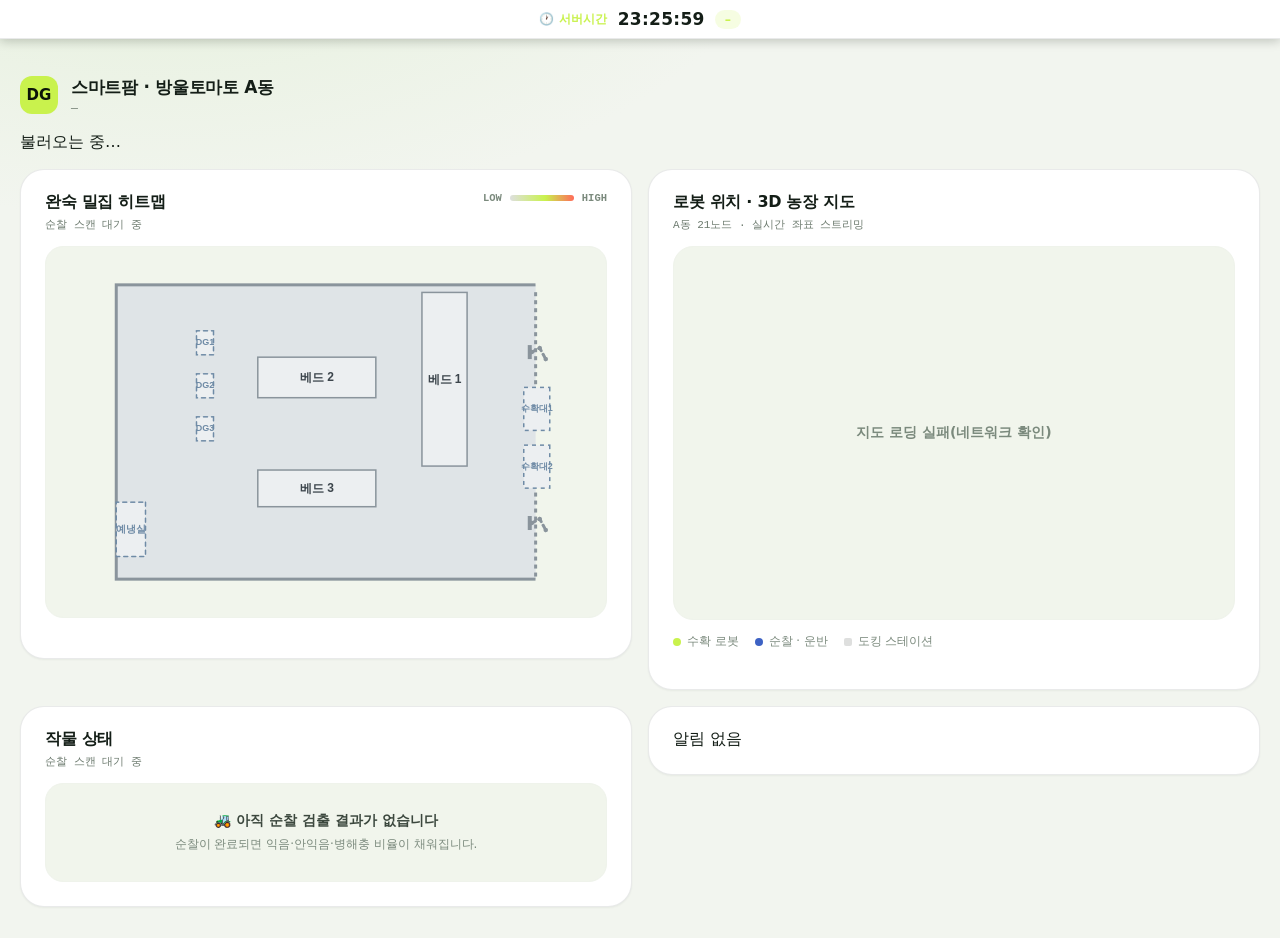
==== commit 543413b6: "RP-97: [Farm Admin App] 히트맵 격자 정렬 · 충전소 도킹행 이동 · ACS 평균 수신 히트맵 12개를 베드마다 2×2 격자로 맞춘다. 로봇이 통로에서 멈춘 실좌" ====
--- a/client/farm_admin_app/index.html
+++ b/client/farm_admin_app/index.html
@@ -1312,7 +1312,7 @@
     <div class="dc-head">
       <div class="dc-logo">DG</div>
       <div style="flex:1;min-width:0">
-        <div class="dc-h1">대광 스마트팜 · 방울토마토 A동</div>
+        <div class="dc-h1">스마트팜 · 방울토마토 A동</div>
         <div class="dc-h2 mono" id="dcHeadSub">—</div>
       </div>
       <div class="dc-seg" id="dcSeg"></div>
@@ -2478,29 +2478,41 @@
   ],
   // 시설은 맵 아래쪽 벽(z 13)에 붙인다 — 안쪽 주행 공간을 넓게 비우기 위해.
   cold:{x:4.30, z:12.10, w:2.4, d:1.8, h:2.0},    // 예냉실 (진입 노드 25)
-  stations:[{x:-4.29,z:12.03},{x:-1.69,z:12.03},{x:0.21,z:12.03}],  // 충전 1~3 (노드 22·23·24)
+  /* DG 충전 스테이션 3개 (노드 22·23·24 = 충전소1~3).
+     [왜 z 를 12.03 → 7.50 으로 옮겼나 — 로봇이 주차칸 앞에 서 보이던 문제]
+     로봇의 3D 위치는 _map_to_norm 으로 변환한 **실측 좌표**로 찍힌다. 그런데 이 박스는
+     눈대중으로 뒤쪽 벽(z≈12)에 붙여놨어서, 도킹 노드(z 6.80·7.56·7.45)와 4.5~5.2m 어긋났다.
+     그래서 dg_03 이 실제로 주차를 마쳐도 화면에서는 칸 앞에 떠 있었다(2026-08-04 이건수 보고).
+     z=7.50 이면 박스(깊이 1.95)가 6.53~8.48 을 덮어 **세 노드가 모두 칸 안에 들어온다.**
+     보연님 map_layout.py 도 시설 박스를 '노드 기준 고정된 행' 에 그린다고 명시한다.
+
+     [x 는 균등·밀착] 실측 노드 간격이 2.60 / 1.90 이라 DG1 만 떨어져 보였다.
+     간격 1.90(박스폭 1.82 → 틈 0.08)으로 붙이고, 세 칸의 노드 오차를 0.35 로 균등하게 나눴다.
+     ※ 더 왼쪽 벽(x=-6.50)까지 밀지 않은 이유: 그만큼 노드에서 멀어져서 방금 고친
+       '로봇이 칸 밖에 서 보이는' 문제가 그대로 되살아난다. 벽까지는 1.50 남긴다. */
+  stations:[{x:-3.94,z:7.50},{x:-2.04,z:7.50},{x:-0.14,z:7.50}],   // 충전 1~3 (노드 22·23·24)
   // 실측 노드 21개. ord = 순찰 촬영 순서(없으면 경유점/시설 진입). gate 는 시설 라벨.
   waypoints:[
-    {id:1, bed:0, x:-3.42,z: -9.99, ord:8 },
-    {id:2, bed:0, x:-0.68,z: -9.99, ord:7 },
+    {id:1, bed:0, x:-3.42,z: -9.99, ord:8 , hx:-4.25, hz:-9.30},
+    {id:2, bed:0, x:-0.68,z: -9.99, ord:7 , hx:-0.41, hz:-9.30},
     {id:3, x: 4.09,z: -9.82           },
-    {id:5, bed:0, x:-2.98,z: -4.69, ord:1 },
-    {id:6, bed:0, x: 0.03,z: -4.55, ord:2 },
+    {id:5, bed:0, x:-2.98,z: -4.69, ord:1 , hx:-4.25, hz:-5.40},
+    {id:6, bed:0, x: 0.03,z: -4.55, ord:2 , hx:-0.41, hz:-5.40},
     {id:8, x: 3.94,z: -4.51           },
-    {id:9, bed:1, x:-3.78,z: -0.47, ord:9 },
-    {id:10,bed:2, x: 0.53,z: -1.52, ord:12, hx: 1.30},
-    {id:11,bed:2, x: 4.48,z: -1.06, ord:6 },
-    {id:12,bed:1, x:-3.63,z:  2.53, ord:10},
-    {id:13,bed:1, x: 0.27,z:  1.69, ord:11, hx:-0.66},
+    {id:9, bed:1, x:-3.78,z: -0.47, ord:9 , hx:-3.86, hz:-1.26},
+    {id:10,bed:2, x: 0.53,z: -1.52, ord:12, hx:1.13, hz:-1.26},
+    {id:11,bed:2, x: 4.48,z: -1.06, ord:6 , hx:3.85, hz:-1.26},
+    {id:12,bed:1, x:-3.63,z:  2.53, ord:10, hx:-3.86, hz:2.40},
+    {id:13,bed:1, x: 0.27,z:  1.69, ord:11, hx:-0.97, hz:2.40},
     /* 양방향 촬영 지점의 짝 (시나리오1 E2 20-1). 로봇 카메라는 한쪽에 고정이라
        통로 양쪽을 다 찍으려면 같은 자리에서 방향만 돌려 한 번 더 찍는다: 10↔18, 13↔19.
        ACS 는 이 번호로 검출을 보내는데 FARM 에 없어서 **그려지지 않고 버려졌다**
        (2026-08-03 실기: 18·19 유실 → 베드2·3 에 원이 하나씩 비었다).
        좌표는 대표 노드와 같은 자리지만, 히트맵에서 겹치면 한 점으로 보이므로
        각자 '바라보는 베드' 쪽으로 밀어 둔다 — 10은 베드3, 짝 18은 베드2 쪽. */
-    {id:18,bed:1, x:-1.07,z: -1.52, ord:13, pair:10, hx:-0.40},
-    {id:19,bed:2, x: 1.87,z:  1.69, ord:14, pair:13, hx: 1.20},
-    {id:14,bed:2, x: 4.50,z:  1.80, ord:5 },
+    {id:18,bed:1, x:-1.07,z: -1.52, ord:13, pair:10, hx:-0.97, hz:-1.26},
+    {id:19,bed:2, x: 1.87,z:  1.69, ord:14, pair:13, hx:1.13, hz:2.40},
+    {id:14,bed:2, x: 4.50,z:  1.80, ord:5 , hx:3.85, hz:2.40},
     {id:15,x:-3.20,z:  7.20           },
     {id:16,x: 0.41,z:  5.78           },
     {id:17,x: 4.17,z:  6.36           },
@@ -2961,8 +2973,15 @@
          찍으므로 실좌표가 같다 — 그대로 그리면 두 원이 겹쳐 한 점으로 보인다.
          그래서 각자 '바라보는 베드' 쪽으로 밀어 그린다. 실좌표 x 는 손대지 않는다
          (로봇 위치 변환에 계속 쓰이므로). */
+      /* hx·hz = 히트맵 그리기 전용 자리. 실좌표(x·z)로 그리면 통로에서 로봇이 멈춘
+         자리 그대로라 12개가 제각각 흩어져 지저분했다(2026-08-04 이건수 지적).
+         실제 촬영은 '베드 한 면당 2곳' 이므로, 베드마다 양면 2줄 × 길이 1/4·3/4 지점의
+         2×2 격자에 맞춰 그린다 — 배치의 뜻은 그대로면서 화면은 반듯해진다.
+         짝 노드(10↔18, 13↔19)가 한 점으로 겹치는 것도 이걸로 함께 해결된다.
+         실좌표는 손대지 않는다(로봇 위치 변환·베드 밀집도 계산에 계속 쓰임). */
       var wx=(typeof w.hx==='number')?w.hx:w.x;
-      g.save(); g.translate(sx(wx),sy(w.z));
+      var wz=(typeof w.hz==='number')?w.hz:w.z;
+      g.save(); g.translate(sx(wx),sy(wz));
       var grd=g.createRadialGradient(0,0,2,0,0,R);
       grd.addColorStop(0,   'rgba(214,28,20,'+(0.90*d)+')');
       grd.addColorStop(0.30,'rgba(236,96,36,'+(0.64*d)+')');
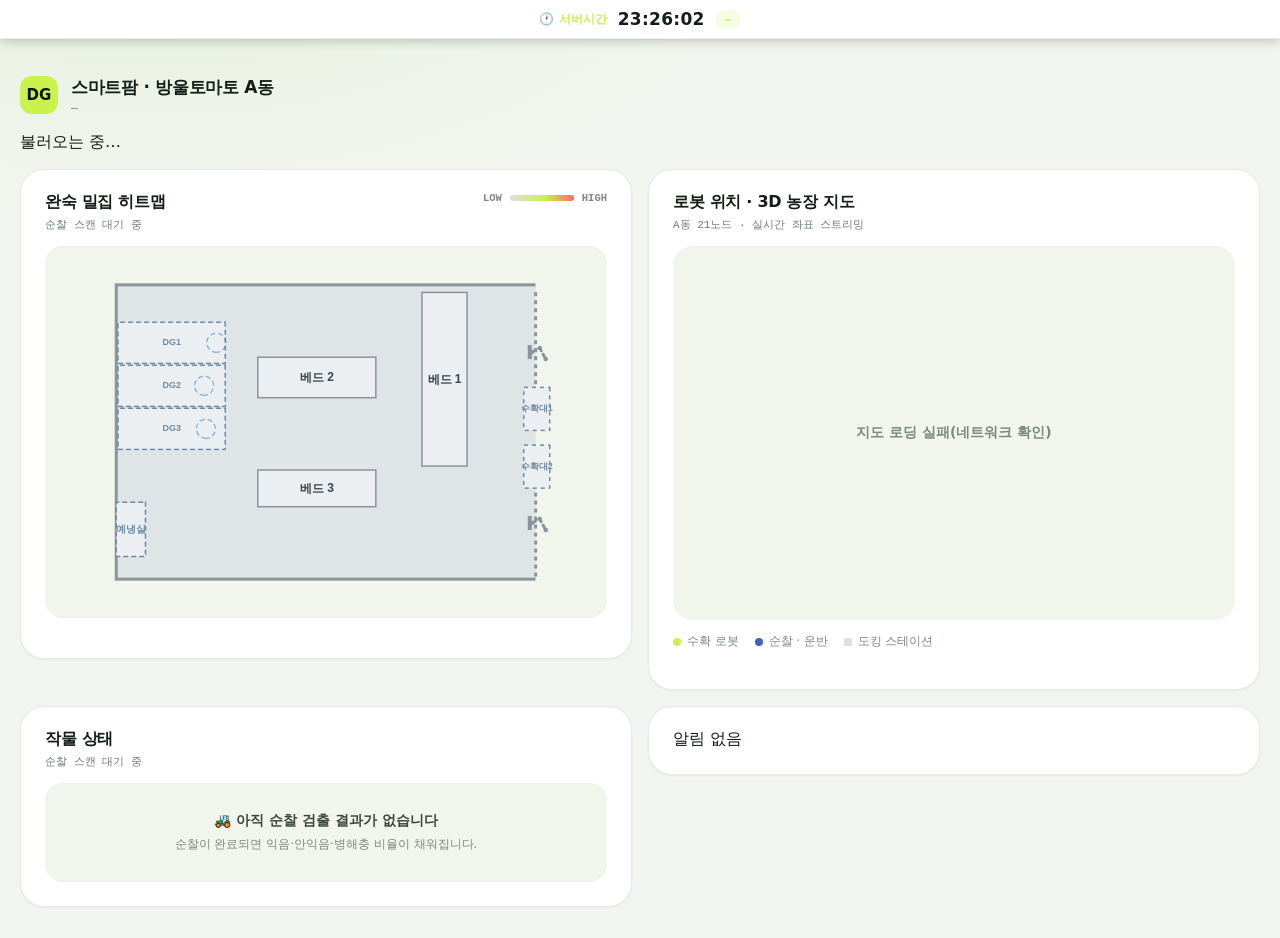
==== commit 725d498e: "RP-97: [Farm Admin App] 충전소를 주차 슬롯으로 — 벽 밀착과 주차 정확도 동시 충족 작은 박스로는 둘 중 하나만 됐다. 벽(z=13)에 붙이면 로봇이 5m 앞에" ====
--- a/client/farm_admin_app/index.html
+++ b/client/farm_admin_app/index.html
@@ -2490,7 +2490,23 @@
      간격 1.90(박스폭 1.82 → 틈 0.08)으로 붙이고, 세 칸의 노드 오차를 0.35 로 균등하게 나눴다.
      ※ 더 왼쪽 벽(x=-6.50)까지 밀지 않은 이유: 그만큼 노드에서 멀어져서 방금 고친
        '로봇이 칸 밖에 서 보이는' 문제가 그대로 되살아난다. 벽까지는 1.50 남긴다. */
-  stations:[{x:-3.94,z:7.50},{x:-2.04,z:7.50},{x:-0.14,z:7.50}],   // 충전 1~3 (노드 22·23·24)
+  /* DG 충전 스테이션 3개 = **주차 슬롯**. z 는 슬롯 중심, d 는 깊이, dock 은 실제 도킹점.
+
+     [왜 '칸' 이 아니라 '슬롯' 인가 — 벽 밀착과 주차 정확도를 동시에 만족시키는 방법]
+     로봇의 3D 위치는 _map_to_norm 으로 변환한 **실측 좌표**로 찍힌다(도킹 노드 22·23·24,
+     z = 6.80 / 7.56 / 7.45). 그런데 박스를 작게 그리면 둘 중 하나만 된다:
+       · 박스를 벽(z=13)에 붙이면 → 로봇이 칸 밖(5m 앞)에 서 보인다  ← 원래 버그
+       · 박스를 도킹점에 맞추면  → 벽에서 5.5m 떠서 허공에 뜬 것처럼 보인다
+     실제 주차 구역은 '벽의 충전기부터 안쪽으로 뻗은 슬롯' 이다. 그렇게 그리면
+     바깥 끝은 벽에 닿고 도킹점은 슬롯 안에 들어와 **둘 다 만족한다.**
+     슬롯이 z 6.25~12.90 을 덮으므로 로봇이 이 구간 어디서 멈춰도 칸 안이다
+     (정확한 정차 좌표를 아직 실측하지 못했는데, 슬롯이라 그 불확실성도 흡수한다).
+
+     [x 는 균등·밀착] 실측 노드 간격이 2.60 / 1.90 이라 DG1 만 떨어져 보였다.
+     간격 1.90(슬롯폭 1.82 → 틈 0.08)으로 붙이고 노드 오차를 0.35 로 균등 분배했다. */
+  stations:[{x:-3.94,z:9.57,d:6.65,dock:6.80},
+            {x:-2.04,z:9.57,d:6.65,dock:7.56},
+            {x:-0.14,z:9.57,d:6.65,dock:7.45}],   // 충전 1~3 (노드 22·23·24)
   // 실측 노드 21개. ord = 순찰 촬영 순서(없으면 경유점/시설 진입). gate 는 시설 라벨.
   waypoints:[
     {id:1, bed:0, x:-3.42,z: -9.99, ord:8 , hx:-4.25, hz:-9.30},
@@ -2711,9 +2727,13 @@
   })(F.cold);
   // DG 충전 스테이션 3개 (좌하단)
   F.stations.forEach(function(s,i){
-    var sp=box(1.82,0.12,1.95,s.x,0.06,s.z,new THREE.MeshLambertMaterial({color:CO.fac})); sp.castShadow=false;
-    var ring=new THREE.Mesh(new THREE.TorusGeometry(0.8,0.055,10,26),new THREE.MeshLambertMaterial({color:0xa9d2ef})); ring.rotation.x=Math.PI/2; ring.position.set(s.x,0.16,s.z); scene.add(ring);
-    var lb=farmLabelSprite(THREE,'⚡ dg_0'+(i+1),'rgba(38,104,160,.95)'); lb.scale.set(1.5,0.5,1); lb.position.set(s.x,1.0,s.z); scene.add(lb);
+    // 슬롯 바닥 — 벽에서 안쪽으로 뻗는다
+    var sp=box(1.82,0.12,s.d||1.95,s.x,0.06,s.z,new THREE.MeshLambertMaterial({color:CO.fac})); sp.castShadow=false;
+    // 도킹 링은 **실제 정차 지점**에. 로봇이 여기 서면 링 안에 들어온다.
+    var ring=new THREE.Mesh(new THREE.TorusGeometry(0.8,0.055,10,26),new THREE.MeshLambertMaterial({color:0xa9d2ef})); ring.rotation.x=Math.PI/2; ring.position.set(s.x,0.16,s.dock); scene.add(ring);
+    // 충전기 본체는 슬롯의 벽쪽 끝에
+    var chg=box(1.5,0.55,0.34,s.x,0.28,s.z+(s.d||1.95)/2-0.22,new THREE.MeshLambertMaterial({color:CO.fac})); chg.castShadow=false;
+    var lb=farmLabelSprite(THREE,'⚡ dg_0'+(i+1),'rgba(38,104,160,.95)'); lb.scale.set(1.5,0.5,1); lb.position.set(s.x,1.0,s.dock); scene.add(lb);
   });
   // (D435 카메라는 각 Pinky 우측에 부착 — makePinky)
   // waypoint 마커·통로선은 그리지 않는다(2026-07-31). 관리자 화면이 보여줄 것은
@@ -3056,7 +3076,11 @@
   // 예냉실 · 충전소 — 수확대와 같은 규칙
   var c=F.cold; facBox(sx(c.x),sy(c.z),sw(c.w),sh(c.d),'예냉실',10);
   F.stations.forEach(function(s,i){
-    facBox(sx(s.x),sy(s.z),Math.max(24,sw(0.9)),Math.max(17,sh(0.85)),'DG'+(i+1),9);
+    // 슬롯 전체를 그린다 — 바깥 끝이 벽에 닿고 도킹점이 안에 들어온다.
+    facBox(sx(s.x),sy(s.z),Math.max(24,sw(1.82)),Math.max(17,sh(s.d||1.95)),'DG'+(i+1),9);
+    // 실제 정차 지점(도킹 노드)에 작은 표식 — 슬롯 어디에 서는지 알 수 있게
+    g.save(); g.strokeStyle='rgba(56,132,196,.55)'; g.lineWidth=1.4;
+    g.beginPath(); g.arc(sx(s.x),sy(s.dock),Math.max(5,sw(0.42)),0,7); g.stroke(); g.restore();
   });
 }
 function sliderRow(lab,val,pct){return `<div class="pr" style="margin-bottom:16px"><div class="top"><span>${lab}</span><b>${val}</b></div>
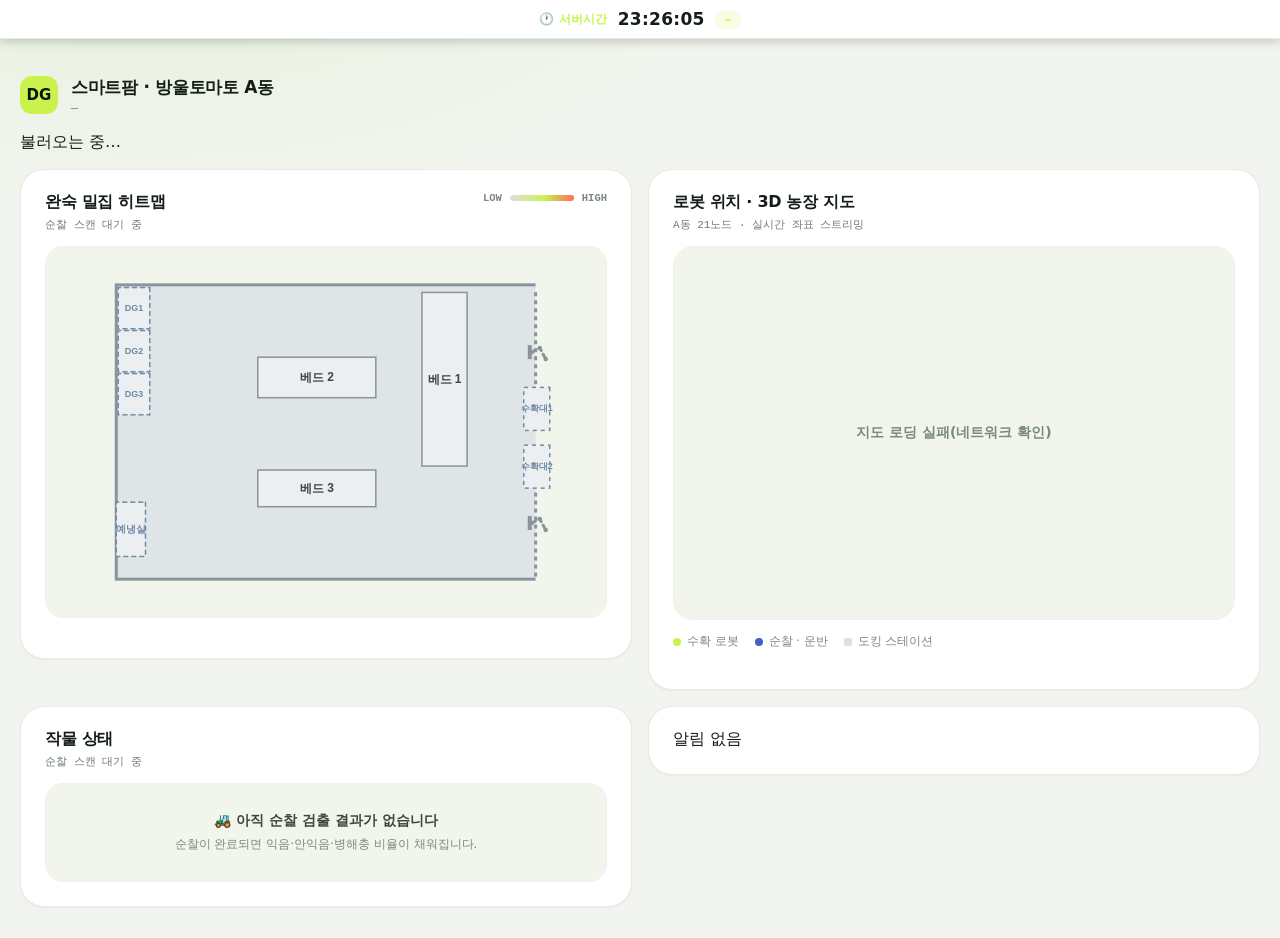
==== commit fcfae0bb: "RP-97: [Farm Admin App] 충전소 배치 확정 — 벽 모서리 밀착 + 간격 균일 앞 커밋에서 충전소를 '벽부터 도킹 노드까지 뻗은 깊이 6.65 슬롯' 으로 그렸던 " ====
--- a/client/farm_admin_app/index.html
+++ b/client/farm_admin_app/index.html
@@ -2490,23 +2490,27 @@
      간격 1.90(박스폭 1.82 → 틈 0.08)으로 붙이고, 세 칸의 노드 오차를 0.35 로 균등하게 나눴다.
      ※ 더 왼쪽 벽(x=-6.50)까지 밀지 않은 이유: 그만큼 노드에서 멀어져서 방금 고친
        '로봇이 칸 밖에 서 보이는' 문제가 그대로 되살아난다. 벽까지는 1.50 남긴다. */
-  /* DG 충전 스테이션 3개 = **주차 슬롯**. z 는 슬롯 중심, d 는 깊이, dock 은 실제 도킹점.
-
-     [왜 '칸' 이 아니라 '슬롯' 인가 — 벽 밀착과 주차 정확도를 동시에 만족시키는 방법]
-     로봇의 3D 위치는 _map_to_norm 으로 변환한 **실측 좌표**로 찍힌다(도킹 노드 22·23·24,
-     z = 6.80 / 7.56 / 7.45). 그런데 박스를 작게 그리면 둘 중 하나만 된다:
-       · 박스를 벽(z=13)에 붙이면 → 로봇이 칸 밖(5m 앞)에 서 보인다  ← 원래 버그
-       · 박스를 도킹점에 맞추면  → 벽에서 5.5m 떠서 허공에 뜬 것처럼 보인다
-     실제 주차 구역은 '벽의 충전기부터 안쪽으로 뻗은 슬롯' 이다. 그렇게 그리면
-     바깥 끝은 벽에 닿고 도킹점은 슬롯 안에 들어와 **둘 다 만족한다.**
-     슬롯이 z 6.25~12.90 을 덮으므로 로봇이 이 구간 어디서 멈춰도 칸 안이다
-     (정확한 정차 좌표를 아직 실측하지 못했는데, 슬롯이라 그 불확실성도 흡수한다).
-
-     [x 는 균등·밀착] 실측 노드 간격이 2.60 / 1.90 이라 DG1 만 떨어져 보였다.
-     간격 1.90(슬롯폭 1.82 → 틈 0.08)으로 붙이고 노드 오차를 0.35 로 균등 분배했다. */
-  stations:[{x:-3.94,z:9.57,d:6.65,dock:6.80},
-            {x:-2.04,z:9.57,d:6.65,dock:7.56},
-            {x:-0.14,z:9.57,d:6.65,dock:7.45}],   // 충전 1~3 (노드 22·23·24)
+  /* DG 충전 스테이션 3개 — **왼쪽 위 벽 모서리에 붙여, 같은 간격으로** (이건수 결정 2026-08-04).
+       z = 11.91 → 박스 바깥 끝 12.88, 벽(13.00) 안쪽으로 0.12 — 경계선을 넘지 않게
+       x = -5.47 / -3.57 / -1.67 → DG1 이 위쪽 벽(-6.50) 안쪽 0.12, 칸 사이 틈 0.08 로 균일
+
+     [로봇은 이 칸 '앞' 에 서 보인다 — 알고 그렇게 둔 것]
+     로봇 위치는 _map_to_norm 으로 변환한 실측 좌표라 언제나 진짜다. 반면 도킹 노드
+     (22·23·24)는 z = 6.80 / 7.56 / 7.45 로 이 박스보다 4.5~5.2 안쪽이다. 그래서 실제로
+     주차를 마쳐도 화면에서는 칸 앞에 서 있는 것처럼 보인다.
+
+     이 어긋남을 없애려 박스를 도킹 노드로 내려도 봤고(벽에서 5.5 떠서 허공에 뜬 것처럼
+     보였다), 벽부터 노드까지 깊이 6.65 슬롯으로 늘려도 봤다(로봇이 그 구간 어디에 서든
+     주차한 것처럼 보여 화면이 거짓말을 한다). 둘 다 되돌리고 **배치는 벽 기준으로,
+     로봇은 실좌표 그대로** 두기로 했다 — 최소한 로봇 위치는 절대 왜곡하지 않는다.
+
+     ⚠ 정확히 맞추려면 dg_03 을 충전소에 보내 도킹 완료 시점의 map_position 을 실측해
+     그 자리에 박스를 놓으면 된다. 그 전까지는 이 어긋남을 알고 감수하는 것이다.
+
+     [참고] 그려진 경계(z ±13)는 온실 벽이 아니라 PGM 맵 범위다. 실측 노드 전체가
+     z -10.19~7.56 에 들어가므로 +z 쪽 5.44 는 노드가 없는 빈 맵(온실 바깥 여백)이다.
+     시설이 '허공에 뜬 것처럼' 보이던 근본 원인이 이것이다. 예냉실도 마찬가지다. */
+  stations:[{x:-5.47,z:11.91},{x:-3.57,z:11.91},{x:-1.67,z:11.91}],   // 충전 1~3 (노드 22·23·24)
   // 실측 노드 21개. ord = 순찰 촬영 순서(없으면 경유점/시설 진입). gate 는 시설 라벨.
   waypoints:[
     {id:1, bed:0, x:-3.42,z: -9.99, ord:8 , hx:-4.25, hz:-9.30},
@@ -2727,13 +2731,9 @@
   })(F.cold);
   // DG 충전 스테이션 3개 (좌하단)
   F.stations.forEach(function(s,i){
-    // 슬롯 바닥 — 벽에서 안쪽으로 뻗는다
-    var sp=box(1.82,0.12,s.d||1.95,s.x,0.06,s.z,new THREE.MeshLambertMaterial({color:CO.fac})); sp.castShadow=false;
-    // 도킹 링은 **실제 정차 지점**에. 로봇이 여기 서면 링 안에 들어온다.
-    var ring=new THREE.Mesh(new THREE.TorusGeometry(0.8,0.055,10,26),new THREE.MeshLambertMaterial({color:0xa9d2ef})); ring.rotation.x=Math.PI/2; ring.position.set(s.x,0.16,s.dock); scene.add(ring);
-    // 충전기 본체는 슬롯의 벽쪽 끝에
-    var chg=box(1.5,0.55,0.34,s.x,0.28,s.z+(s.d||1.95)/2-0.22,new THREE.MeshLambertMaterial({color:CO.fac})); chg.castShadow=false;
-    var lb=farmLabelSprite(THREE,'⚡ dg_0'+(i+1),'rgba(38,104,160,.95)'); lb.scale.set(1.5,0.5,1); lb.position.set(s.x,1.0,s.dock); scene.add(lb);
+    var sp=box(1.82,0.12,1.95,s.x,0.06,s.z,new THREE.MeshLambertMaterial({color:CO.fac})); sp.castShadow=false;
+    var ring=new THREE.Mesh(new THREE.TorusGeometry(0.8,0.055,10,26),new THREE.MeshLambertMaterial({color:0xa9d2ef})); ring.rotation.x=Math.PI/2; ring.position.set(s.x,0.16,s.z); scene.add(ring);
+    var lb=farmLabelSprite(THREE,'⚡ dg_0'+(i+1),'rgba(38,104,160,.95)'); lb.scale.set(1.5,0.5,1); lb.position.set(s.x,1.0,s.z); scene.add(lb);
   });
   // (D435 카메라는 각 Pinky 우측에 부착 — makePinky)
   // waypoint 마커·통로선은 그리지 않는다(2026-07-31). 관리자 화면이 보여줄 것은
@@ -3076,11 +3076,7 @@
   // 예냉실 · 충전소 — 수확대와 같은 규칙
   var c=F.cold; facBox(sx(c.x),sy(c.z),sw(c.w),sh(c.d),'예냉실',10);
   F.stations.forEach(function(s,i){
-    // 슬롯 전체를 그린다 — 바깥 끝이 벽에 닿고 도킹점이 안에 들어온다.
-    facBox(sx(s.x),sy(s.z),Math.max(24,sw(1.82)),Math.max(17,sh(s.d||1.95)),'DG'+(i+1),9);
-    // 실제 정차 지점(도킹 노드)에 작은 표식 — 슬롯 어디에 서는지 알 수 있게
-    g.save(); g.strokeStyle='rgba(56,132,196,.55)'; g.lineWidth=1.4;
-    g.beginPath(); g.arc(sx(s.x),sy(s.dock),Math.max(5,sw(0.42)),0,7); g.stroke(); g.restore();
+    facBox(sx(s.x),sy(s.z),Math.max(24,sw(1.82)),Math.max(17,sh(1.95)),'DG'+(i+1),9);
   });
 }
 function sliderRow(lab,val,pct){return `<div class="pr" style="margin-bottom:16px"><div class="top"><span>${lab}</span><b>${val}</b></div>
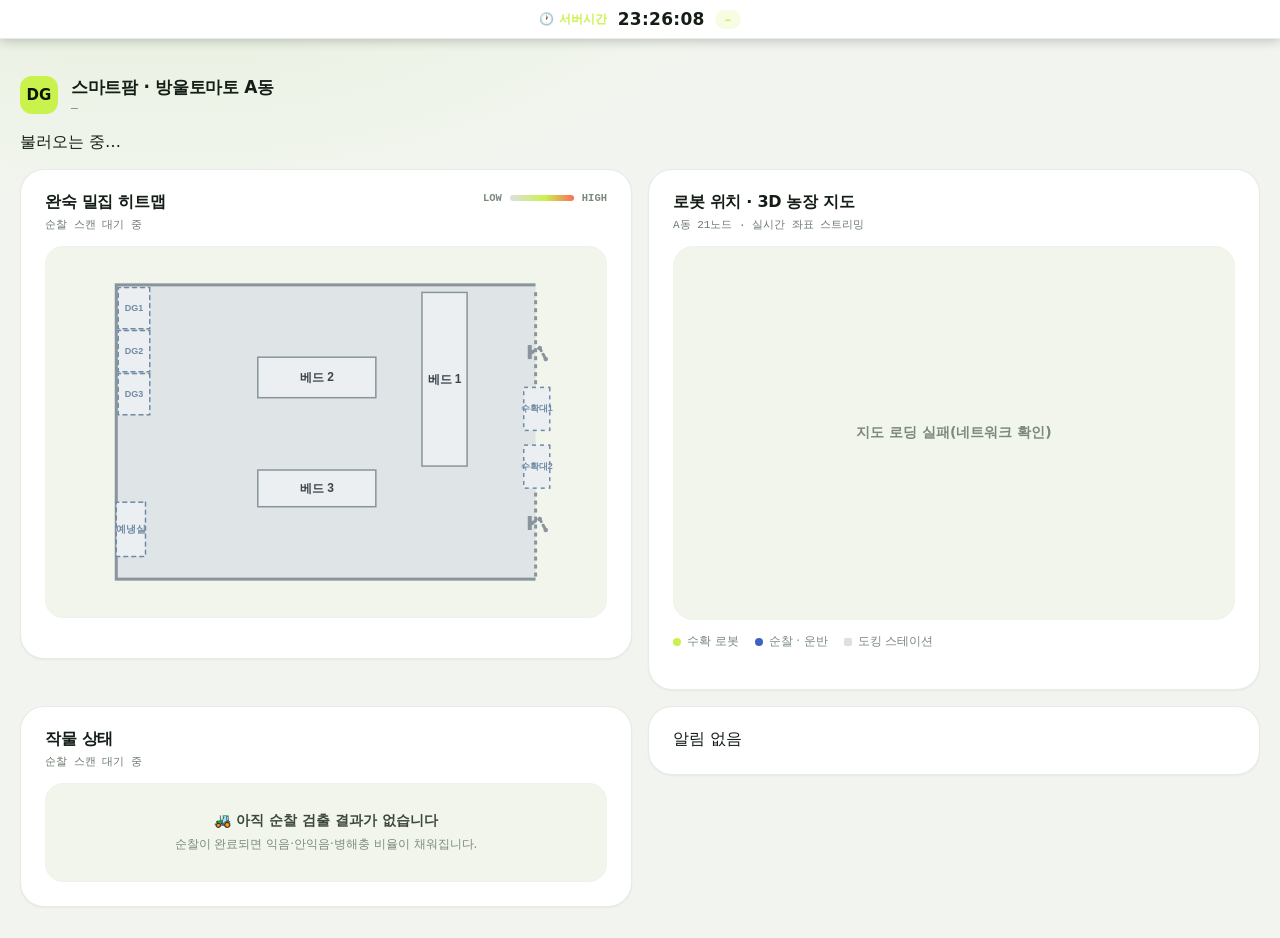
==== commit c7dfaf85: "RP-97: [Automato Web Service] 병해충 알림 사진을 실촬영본으로 — 웹앱에도 텔레그램과 같은 사진 텔레그램에는 로봇이 찍은 실물 사진이 잘 갔는데 로컬 웹앱에" ====
--- a/client/farm_admin_app/index.html
+++ b/client/farm_admin_app/index.html
@@ -1791,7 +1791,11 @@
     return '<div style="display:flex;align-items:center;gap:11px;padding:11px 13px;border-radius:13px;'
       +'background:'+(dis?'rgba(255,107,90,.09)':'var(--sc-inner)')+';'
       +'border:1px solid '+(dis?'rgba(255,107,90,.26)':'var(--sc-bd)')+'">'
-      +(a.img?'<img src="'+a.img+'" onerror="this.style.display=\'none\'" '
+      /* 로컬에 실촬영본이 없으면 ACS 원본(imgAlt)으로 한 번 더 시도한 뒤 숨긴다.
+         목업이 아니라 로봇이 실제로 찍은 사진을 보여주기 위한 폴백. */
+      +(a.img?'<img src="'+a.img+'" onerror="'
+        +(a.imgAlt?('this.onerror=null;this.src=\''+a.imgAlt+'\'')
+                  :'this.style.display=\'none\'')+'" '
         +'style="width:46px;height:46px;border-radius:10px;object-fit:cover;flex:none;cursor:pointer" '
         +'onclick="window.open(this.src,\'_blank\')">'
        :'<span style="width:46px;height:46px;border-radius:10px;flex:none;display:flex;align-items:center;'
@@ -3335,9 +3339,20 @@
       if(!wasLive){ try{loadPatrol();}catch(_){} }   // 순찰 시작 → 순찰 화면(양 탭) 즉시 '요청 불가'로
     } else if(e.event==='disease_alert'){
       var msg='병해충 발견 · '+val(e.robot_id,'로봇')+' · WP'+val(e.waypoint_id)+' · '+num(e.disease_percent)+'%';
-      // image_path 는 ACS 가 준 값이다. 속성값에 그대로 넣으면 따옴표를 닫고 onload= 를 주입할 수 있어
-      // encodeURI + esc 로 이중 처리한다(2026-07-29 감사 지적).
-      var thumb=e.image_path?('<img src="/detections/'+esc(encodeURI(String(e.image_path)))+'" onerror="this.parentNode.innerHTML=\'🐛\'" style="width:100%;height:100%;object-fit:cover">'):'🐛';
+      /* 사진은 **로봇이 실제로 찍은 것**이어야 한다. 서버가 disease_alert 를 받을 때
+         image_data(base64) 를 저장하거나 ACS 에서 내려받아 /detections/<image_path> 에
+         실촬영본을 확보한다(_ensure_local_detection_image).
+         그래도 로컬에 없으면 ACS 원본 URL 로 한 번 더 시도한 뒤 아이콘으로 떨어진다 —
+         예전 시험 때 남은 목업 파일이 대신 보이던 문제를 여기서 끊는다
+         (2026-08-04 이건수: "텔레그램에는 실제 찍은 사진을 잘만 보내더만").
+
+         image_path·image_url 은 ACS 가 준 값이다. 속성값에 그대로 넣으면 따옴표를 닫고
+         onload= 를 주입할 수 있어 encodeURI + esc 로 이중 처리한다(2026-07-29 감사 지적). */
+      var _src=e.image_path?('/detections/'+esc(encodeURI(String(e.image_path)))):'';
+      var _alt=e.image_url?esc(encodeURI(String(e.image_url))):'';
+      var _fb=_alt?('this.onerror=null;this.src=\''+_alt+'\'')
+                  :'this.parentNode.innerHTML=\'🐛\'';
+      var thumb=(_src||_alt)?('<img src="'+(_src||_alt)+'" onerror="'+_fb+'" style="width:100%;height:100%;object-fit:cover">'):'🐛';
       banner(
         '<div style="background:linear-gradient(180deg,#e5462f,#c0392b);color:#fff;border-radius:16px;padding:15px 16px;display:flex;gap:14px;align-items:center;animation:dzIn .3s ease, dzGlow 1.9s ease-in-out infinite">'
         +'<div style="width:56px;height:56px;flex:none;border-radius:12px;overflow:hidden;background:rgba(255,255,255,.2);display:flex;align-items:center;justify-content:center;font-size:30px">'+thumb+'</div>'
@@ -3353,7 +3368,8 @@
       try{toast(msg);}catch(_){}
       pushAlertLog({seq:e.seq, kind:'disease', at:e.detected_at||new Date().toISOString(),
                     title:'병해충 발견', body:msg, pct:e.disease_percent,
-                    img:e.image_path?('/detections/'+encodeURI(String(e.image_path))):null});
+                    img:e.image_path?('/detections/'+encodeURI(String(e.image_path))):(e.image_url||null),
+                    imgAlt:e.image_url||null});   // 로컬 실패 시 ACS 원본으로 대체
     } else if(e.event==='patrol_completed'){
       // 히트맵·작물 상태는 **여기서만** 바뀐다. 서버가 patrol_completed 에서
       // 방문 웨이포인트 평균을 확정하므로, 그 직후 한 번 읽으면 된다.
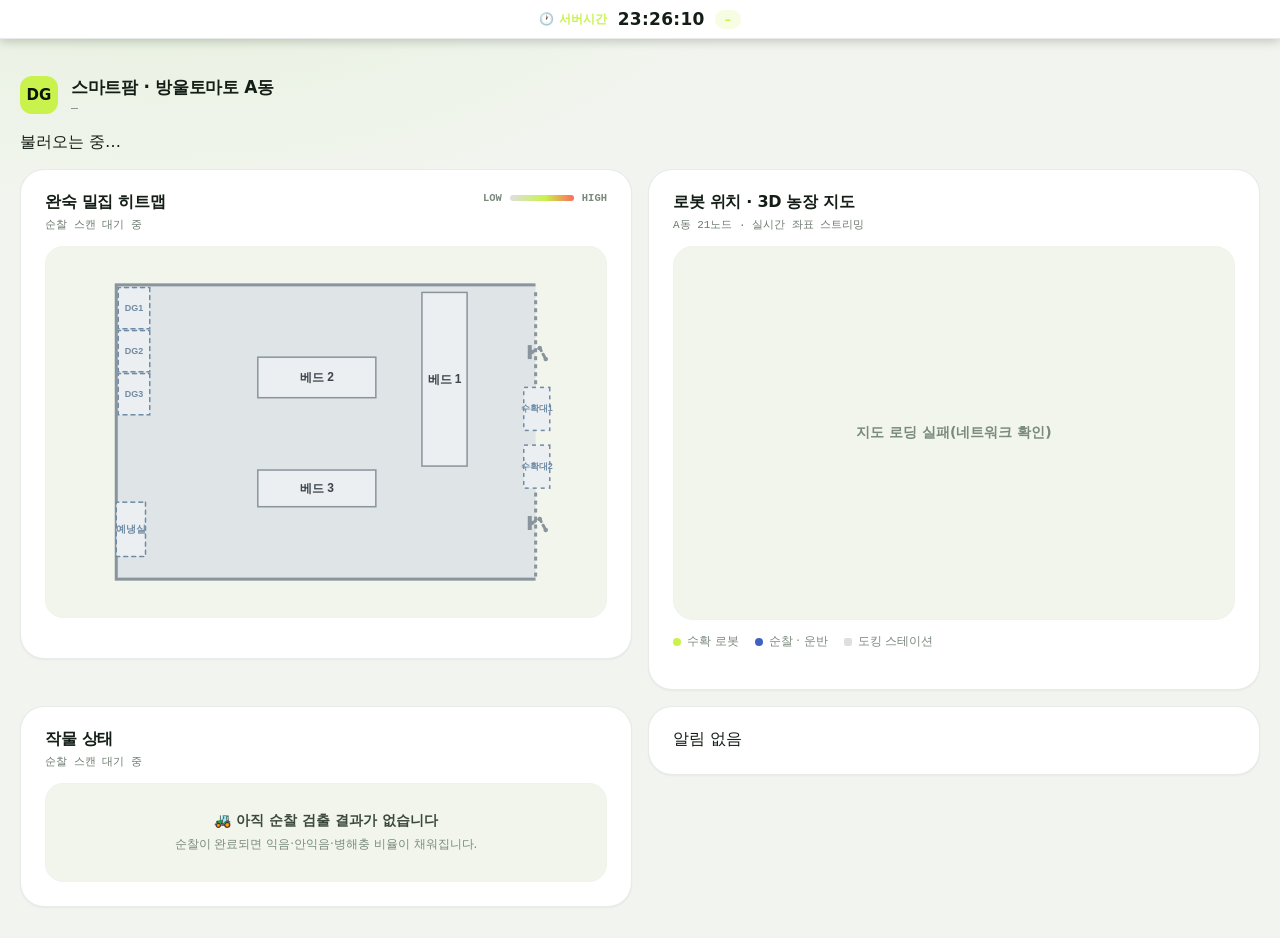
==== commit 24ed0519: "RP-97: [Farm Admin App] 히트맵 12개 누락·베드 뒤바뀜 수정 (실기 확인 반영) 2026-08-04 16:36 실기 순찰에서 두 가지가 드러났다. ACS 는 1" ====
--- a/client/farm_admin_app/index.html
+++ b/client/farm_admin_app/index.html
@@ -2517,25 +2517,25 @@
   stations:[{x:-5.47,z:11.91},{x:-3.57,z:11.91},{x:-1.67,z:11.91}],   // 충전 1~3 (노드 22·23·24)
   // 실측 노드 21개. ord = 순찰 촬영 순서(없으면 경유점/시설 진입). gate 는 시설 라벨.
   waypoints:[
-    {id:1, bed:0, x:-3.42,z: -9.99, ord:8 , hx:-4.25, hz:-9.30},
-    {id:2, bed:0, x:-0.68,z: -9.99, ord:7 , hx:-0.41, hz:-9.30},
+    {id:1,bed:0, x:-3.42,z: -9.99, ord:8 , hx:-4.25, hz:-9.30},
+    {id:2,bed:0, x:-0.68,z: -9.99, ord:7 , hx:-0.41, hz:-9.30},
     {id:3, x: 4.09,z: -9.82           },
-    {id:5, bed:0, x:-2.98,z: -4.69, ord:1 , hx:-4.25, hz:-5.40},
-    {id:6, bed:0, x: 0.03,z: -4.55, ord:2 , hx:-0.41, hz:-5.40},
+    {id:5,bed:0, x:-2.98,z: -4.69, ord:1 , hx:-4.25, hz:-5.40},
+    {id:6,bed:0, x: 0.03,z: -4.55, ord:2 , hx:-0.41, hz:-5.40},
     {id:8, x: 3.94,z: -4.51           },
-    {id:9, bed:1, x:-3.78,z: -0.47, ord:9 , hx:-3.86, hz:-1.26},
-    {id:10,bed:2, x: 0.53,z: -1.52, ord:12, hx:1.13, hz:-1.26},
+    {id:9,bed:1, x:-3.78,z: -0.47, ord:9 , hx:-3.86, hz:-1.26},
+    {id:10,bed:1, x: 0.53,z: -1.52, ord:12, hx:-0.97, hz:-1.26},
     {id:11,bed:2, x: 4.48,z: -1.06, ord:6 , hx:3.85, hz:-1.26},
     {id:12,bed:1, x:-3.63,z:  2.53, ord:10, hx:-3.86, hz:2.40},
-    {id:13,bed:1, x: 0.27,z:  1.69, ord:11, hx:-0.97, hz:2.40},
+    {id:13,bed:2, x: 0.27,z:  1.69, ord:11, hx:1.13, hz:2.40},
     /* 양방향 촬영 지점의 짝 (시나리오1 E2 20-1). 로봇 카메라는 한쪽에 고정이라
        통로 양쪽을 다 찍으려면 같은 자리에서 방향만 돌려 한 번 더 찍는다: 10↔18, 13↔19.
        ACS 는 이 번호로 검출을 보내는데 FARM 에 없어서 **그려지지 않고 버려졌다**
        (2026-08-03 실기: 18·19 유실 → 베드2·3 에 원이 하나씩 비었다).
        좌표는 대표 노드와 같은 자리지만, 히트맵에서 겹치면 한 점으로 보이므로
        각자 '바라보는 베드' 쪽으로 밀어 둔다 — 10은 베드3, 짝 18은 베드2 쪽. */
-    {id:18,bed:1, x:-1.07,z: -1.52, ord:13, pair:10, hx:-0.97, hz:-1.26},
-    {id:19,bed:2, x: 1.87,z:  1.69, ord:14, pair:13, hx:1.13, hz:2.40},
+    {id:18,bed:2, x:-1.07,z: -1.52, ord:13, pair:19, hx:1.13, hz:-1.26},
+    {id:19,bed:1, x: 1.87,z:  1.69, ord:14, pair:18, hx:-0.97, hz:2.40},
     {id:14,bed:2, x: 4.50,z:  1.80, ord:5 , hx:3.85, hz:2.40},
     {id:15,x:-3.20,z:  7.20           },
     {id:16,x: 0.41,z:  5.78           },
@@ -2989,8 +2989,12 @@
       var w=F.waypoints.find(function(v){return String(v.id)===String(id);});
       var rec=byWp[id];
       if(!w||!rec||typeof rec.ripe!=='number') return;      // 안 찍힌 곳은 건너뛴다
-      var d=Math.max(0,Math.min(1,rec.ripe/100));
-      if(d<=0) return;
+      /* 익음 0% 여도 **그린다**. 여기는 '완숙 밀집' 지도지만, 원이 없으면 농장주는
+         '안 찍은 곳' 으로 읽는다. 실제로 2026-08-04 실기에서 WP13·WP10 이
+         병해충 100%/익음 0% 로 와서 원 2개가 통째로 빠졌고, 12곳을 다 돌았는데도
+         10개만 보였다. 값은 **색**으로 나타내고(LOW 초록 → HIGH 빨강), 촬영 여부는
+         **원의 존재**로 나타낸다 — 두 정보를 섞지 않는다. */
+      var d=Math.max(0,Math.min(1,(rec.ripe||0)/100));
       // 반경은 '카메라가 한 지점에서 보는 정도'. 베드를 통째로 덮지 않게 작게 잡는다.
       var rx=sw(1.55), ry=sh(1.55), R=Math.max(rx,ry);
       /* hx = 그릴 x. 짝 노드(10↔18, 13↔19)는 같은 자리에서 방향만 돌려 통로 양쪽을
@@ -3006,12 +3010,21 @@
       var wx=(typeof w.hx==='number')?w.hx:w.x;
       var wz=(typeof w.hz==='number')?w.hz:w.z;
       g.save(); g.translate(sx(wx),sy(wz));
+      // LOW(초록) → HIGH(빨강) 색 띠. 범례와 같은 순서다.
+      var RAMP=[[0.00,120,190,110],[0.35,215,205, 80],[0.70,235,140, 50],[1.00,214,28,20]];
+      var c0=RAMP[0], c1=RAMP[RAMP.length-1];
+      for(var ri=0; ri<RAMP.length-1; ri++){
+        if(d>=RAMP[ri][0] && d<=RAMP[ri+1][0]){ c0=RAMP[ri]; c1=RAMP[ri+1]; break; }
+      }
+      var span=(c1[0]-c0[0])||1, k=Math.max(0,Math.min(1,(d-c0[0])/span));
+      var CR=Math.round(c0[1]+(c1[1]-c0[1])*k),
+          CG=Math.round(c0[2]+(c1[2]-c0[2])*k),
+          CB=Math.round(c0[3]+(c1[3]-c0[3])*k), RGB=CR+','+CG+','+CB;
       var grd=g.createRadialGradient(0,0,2,0,0,R);
-      grd.addColorStop(0,   'rgba(214,28,20,'+(0.90*d)+')');
-      grd.addColorStop(0.30,'rgba(236,96,36,'+(0.64*d)+')');
-      grd.addColorStop(0.58,'rgba(250,190,55,'+(0.42*d)+')');
-      grd.addColorStop(0.80,'rgba(180,214,90,'+(0.20*d)+')');
-      grd.addColorStop(1,   'rgba(150,205,110,0)');
+      grd.addColorStop(0,   'rgba('+RGB+',0.88)');
+      grd.addColorStop(0.32,'rgba('+RGB+',0.60)');
+      grd.addColorStop(0.62,'rgba('+RGB+',0.32)');
+      grd.addColorStop(1,   'rgba('+RGB+',0)');
       g.fillStyle=grd; g.beginPath(); g.ellipse(0,0,rx,ry,0,0,7); g.fill(); g.restore();
     });
   }
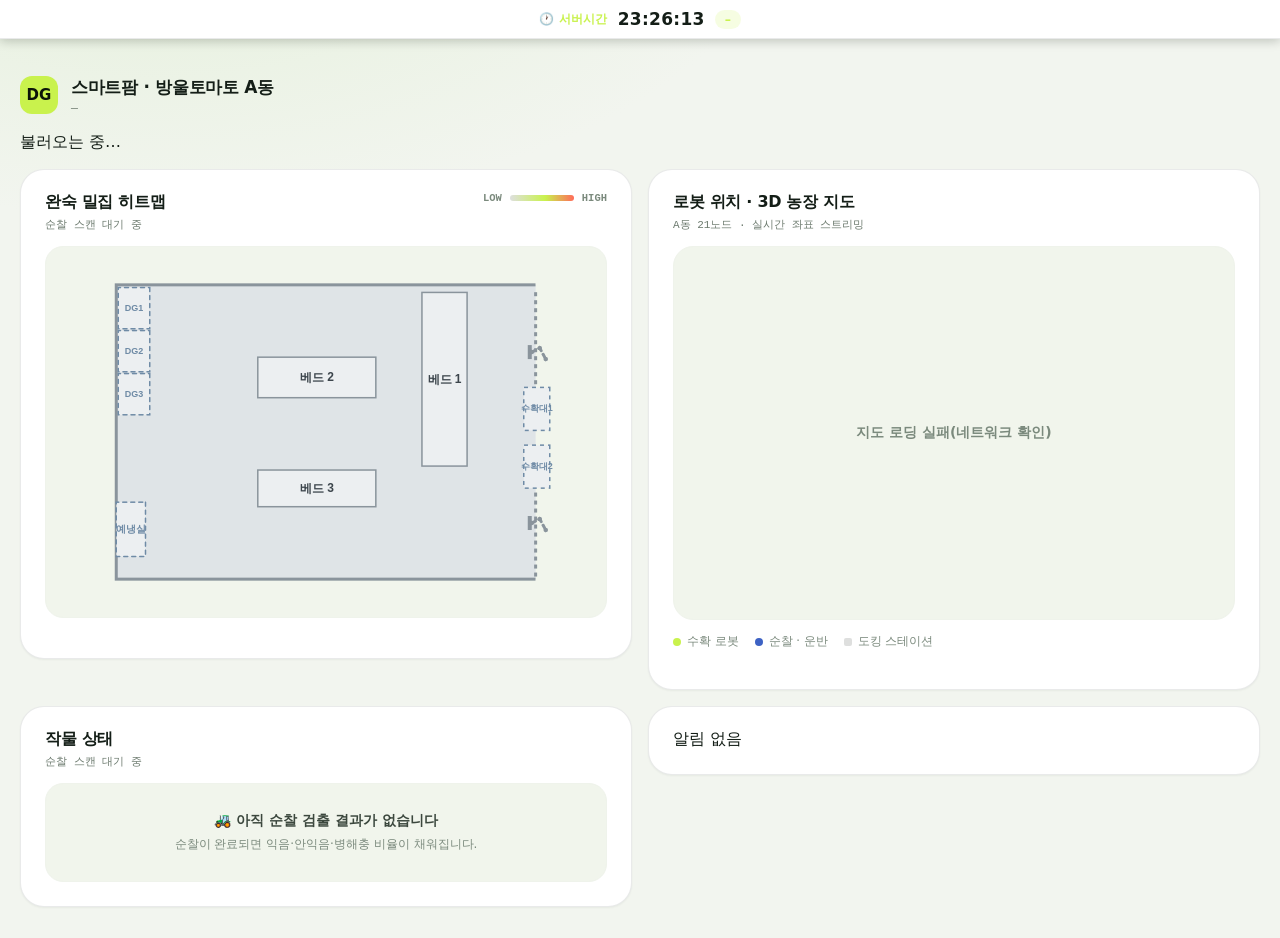
==== commit 1e14b0c2: "RP-97: [Farm Admin App] 가운데 통로 짝 노드 자리 교정 — 19 ↔ 10 앞 커밋에서 소속 베드는 바로잡았지만 그리는 자리가 여전히 어긋나 있었다.  도착 순서" ====
--- a/client/farm_admin_app/index.html
+++ b/client/farm_admin_app/index.html
@@ -2524,7 +2524,7 @@
     {id:6,bed:0, x: 0.03,z: -4.55, ord:2 , hx:-0.41, hz:-5.40},
     {id:8, x: 3.94,z: -4.51           },
     {id:9,bed:1, x:-3.78,z: -0.47, ord:9 , hx:-3.86, hz:-1.26},
-    {id:10,bed:1, x: 0.53,z: -1.52, ord:12, hx:-0.97, hz:-1.26},
+    {id:10,bed:1, x: 0.53,z: -1.52, ord:12, hx:-0.97, hz:2.40},
     {id:11,bed:2, x: 4.48,z: -1.06, ord:6 , hx:3.85, hz:-1.26},
     {id:12,bed:1, x:-3.63,z:  2.53, ord:10, hx:-3.86, hz:2.40},
     {id:13,bed:2, x: 0.27,z:  1.69, ord:11, hx:1.13, hz:2.40},
@@ -2535,7 +2535,7 @@
        좌표는 대표 노드와 같은 자리지만, 히트맵에서 겹치면 한 점으로 보이므로
        각자 '바라보는 베드' 쪽으로 밀어 둔다 — 10은 베드3, 짝 18은 베드2 쪽. */
     {id:18,bed:2, x:-1.07,z: -1.52, ord:13, pair:19, hx:1.13, hz:-1.26},
-    {id:19,bed:1, x: 1.87,z:  1.69, ord:14, pair:18, hx:-0.97, hz:2.40},
+    {id:19,bed:1, x: 1.87,z:  1.69, ord:14, pair:18, hx:-0.97, hz:-1.26},
     {id:14,bed:2, x: 4.50,z:  1.80, ord:5 , hx:3.85, hz:2.40},
     {id:15,x:-3.20,z:  7.20           },
     {id:16,x: 0.41,z:  5.78           },
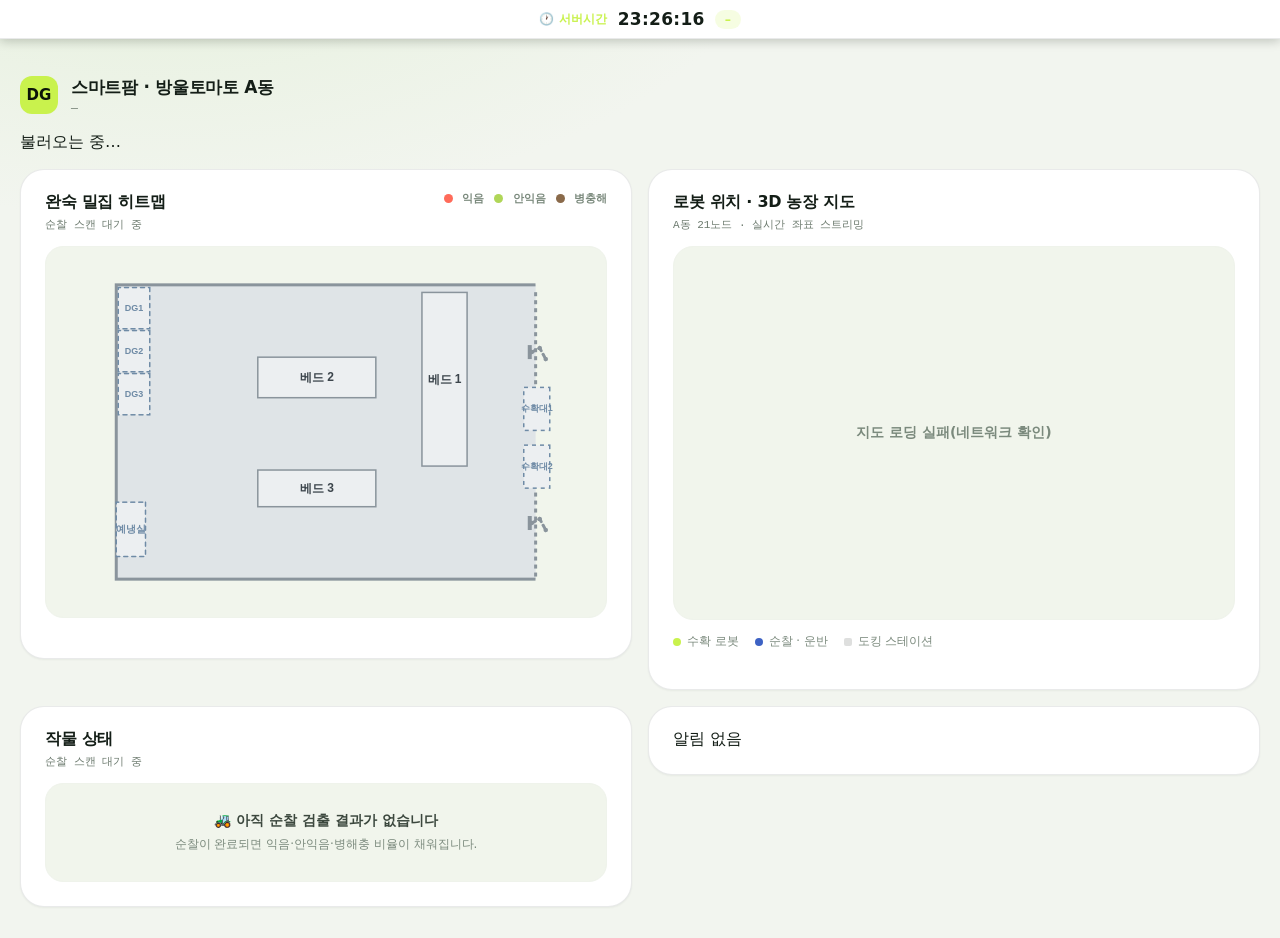
==== commit 2e13e829: "RP-97: [Farm Admin App] 히트맵을 3색+진하기로 · 작물 상태 병충해를 갈색으로 히트맵이 익음 비율을 4색 띠(초록→노랑→주황→빨강)로 칠하고 있었다. 화면에 색" ====
--- a/client/farm_admin_app/index.html
+++ b/client/farm_admin_app/index.html
@@ -16,7 +16,7 @@
     /* ⚠ 핸드오프 기본 테마는 dark 다 (Component.theme() 의 폴백이 "dark").
        라이트로 맞췄더니 라임·레드가 흰 배경에 묻혀 '집중이 안 된다' 는 지적을 받았다.
        다크 토큰으로 되돌린다 — 라임 액센트가 살아나는 게 이 디자인의 핵심이다. */
-    --sc-accentT:#C9F24D; --sc-amberTx:#F2B33D; --sc-redT:#FF9184;
+    --sc-accentT:#C9F24D; --sc-amberTx:#F2B33D; --sc-redT:#FF9184; --sc-rotTx:#C4A488;
     --sc-brownT:#C0A184; --sc-blueT:#93B0FF;
     --sc-fg:#EEF3EA; --sc-mut:#7E8B7F; --sc-mut2:#8A948B; --sc-mut3:#9FAC9F; --sc-mut5:#B9C4B6;
     --sc-card:rgba(255,255,255,.04); --sc-card2:rgba(255,255,255,.05); --sc-card3:rgba(255,255,255,.06);
@@ -124,7 +124,7 @@
     --sc-track:rgba(20,30,23,.1); --sc-track2:rgba(20,30,23,.14);
     --sc-inner:#F5F8F1; --sc-inner2:#F1F5EC; --sc-shell:#F5F8F1; --sc-shell2:#FFFFFF;
     --sc-scrim:rgba(20,30,23,.4);
-    --sc-accentT:#3F6B0F; --sc-amberTx:#8A5A08; --sc-redT:#C2442F;
+    --sc-accentT:#3F6B0F; --sc-amberTx:#8A5A08; --sc-redT:#C2442F; --sc-rotTx:#6B4A2E;
     --sc-brownT:#7A5A3C; --sc-blueT:#3D62C4;
     /* 레거시 팔레트도 같이 되돌린다 */
     --ink:#10231a; --ink-2:#33483f; --muted:#6d8077;
@@ -365,11 +365,13 @@
   .sc-title{ margin:0; font-size:16px; font-weight:700; letter-spacing:-.3px; color:var(--sc-fg); }
   .sc-sub{ font-family:ui-monospace,'JetBrains Mono',Menlo,monospace; font-size:11px;
            color:var(--sc-mut); margin-top:4px; }
-  .sc-legend{ display:flex; align-items:center; gap:8px; }
+  .sc-legend{ display:flex; align-items:center; gap:10px; }
+  .sc-legend-t i{ margin-right:3px; vertical-align:-1px; }
   .sc-legend-t{ font-family:ui-monospace,'JetBrains Mono',Menlo,monospace;
                 font-size:10.5px; font-weight:700; color:var(--sc-mut2); }
-  .sc-legend-bar{ width:64px; height:6px; border-radius:99px;
-                  background:linear-gradient(90deg,var(--sc-track2),#C9F24D 55%,#FF6B5A); }
+  /* 색은 '무엇이 가장 많았나'(3종), 진하기는 '얼마나'. 그래서 그라데이션 막대가 아니라
+     3색 점으로 표기한다. LOW—HIGH 막대는 색=크기 로 오해하게 만든다. */
+  .sc-legend-d{ width:9px; height:9px; border-radius:50%; display:inline-block; }
   .sc-inner{ background:var(--sc-inner2); border:1px solid var(--sc-card3);
              border-radius:var(--sc-r-inner); padding:18px; }
   /* 요약·로봇위치 행 — 라벨은 반폭 카드에서 글자 단위로 깨지므로 nowrap 필수(핸드오프 경고) */
@@ -1332,9 +1334,9 @@
               <div class="sc-sub" id="heatSub">순찰 스캔 대기 중</div>
             </div>
             <div class="sc-legend">
-              <span class="sc-legend-t">LOW</span>
-              <span class="sc-legend-bar"></span>
-              <span class="sc-legend-t">HIGH</span>
+              <span class="sc-legend-t"><i class="sc-legend-d" style="background:var(--sc-ripe)"></i> 익음</span>
+              <span class="sc-legend-t"><i class="sc-legend-d" style="background:#B0D658"></i> 안익음</span>
+              <span class="sc-legend-t"><i class="sc-legend-d" style="background:var(--sc-rot)"></i> 병충해</span>
             </div>
           </div>
           <!-- 핸드오프는 14×5 셀 그리드였다. 우리는 실제 맵(PGM 기준 좌표)을 쓰므로
@@ -1434,10 +1436,12 @@
 function mbHeatCard(){
   return '<div class="mb-card">'
     +'<div class="mb-ch"><div class="mb-ct">완숙 밀집 히트맵</div>'
-    // 데스크톱과 같은 LOW—HIGH 범례. 색이 뭘 뜻하는지 없으면 히트맵을 읽을 수 없다.
-    +'<div class="sc-legend" style="gap:5px">'
-      +'<span class="sc-legend-t">LOW</span><span class="sc-legend-bar" style="width:44px"></span>'
-      +'<span class="sc-legend-t">HIGH</span></div></div>'
+    // 데스크톱과 같은 3색 범례. 색이 뭘 뜻하는지 없으면 히트맵을 읽을 수 없다.
+    +'<div class="sc-legend" style="gap:7px">'
+      +'<span class="sc-legend-t"><i class="sc-legend-d" style="background:var(--sc-ripe)"></i> 익음</span>'
+      +'<span class="sc-legend-t"><i class="sc-legend-d" style="background:#B0D658"></i> 안익음</span>'
+      +'<span class="sc-legend-t"><i class="sc-legend-d" style="background:var(--sc-rot)"></i> 병충해</span>'
+      +'</div></div>'
     +'<div class="mono" style="font-size:10.5px;color:var(--sc-mut);margin:-6px 0 10px" id="heatSub">스캔 대기</div>'
     +'<div class="sc-inner" style="height:250px;display:flex;align-items:center;justify-content:center;padding:0;overflow:hidden">'
     +'<canvas id="farmHeat" width="356" height="660" style="transform:rotate(90deg);border-radius:10px"></canvas></div>'
@@ -2139,7 +2143,7 @@
      병충해 = disease + rot 로 합쳐 3칸으로 보여준다. */
   var C=[['익음','수확 대상',cr.ripe||0,'var(--sc-ripe)','var(--sc-redT)','rgba(255,107,90,.08)'],
          ['안익음','관찰',    cr.unripe||0,'var(--sc-lime)','var(--sc-accentT)','rgba(201,242,77,.08)'],
-         ['병충해','방제 필요',(cr.pest||0)+(cr.rot||0),'var(--sc-pest)','var(--sc-amberTx)','rgba(242,179,61,.08)']];
+         ['병충해','방제 필요',(cr.pest||0)+(cr.rot||0),'var(--sc-rot)','var(--sc-rotTx)','rgba(138,106,74,.10)']];
   var tot=C.reduce(function(s,c){return s+c[2];},0)||1;
   var bar=C.map(function(c){return '<i style="width:'+(c[2]/tot*100)+'%;background:'+c[3]+'"></i>';}).join('');
   var tiles=C.map(function(c){ var pct=(c[2]/tot*100).toFixed(1);
@@ -3010,20 +3014,25 @@
       var wx=(typeof w.hx==='number')?w.hx:w.x;
       var wz=(typeof w.hz==='number')?w.hz:w.z;
       g.save(); g.translate(sx(wx),sy(wz));
-      // LOW(초록) → HIGH(빨강) 색 띠. 범례와 같은 순서다.
-      var RAMP=[[0.00,120,190,110],[0.35,215,205, 80],[0.70,235,140, 50],[1.00,214,28,20]];
-      var c0=RAMP[0], c1=RAMP[RAMP.length-1];
-      for(var ri=0; ri<RAMP.length-1; ri++){
-        if(d>=RAMP[ri][0] && d<=RAMP[ri+1][0]){ c0=RAMP[ri]; c1=RAMP[ri+1]; break; }
-      }
-      var span=(c1[0]-c0[0])||1, k=Math.max(0,Math.min(1,(d-c0[0])/span));
-      var CR=Math.round(c0[1]+(c1[1]-c0[1])*k),
-          CG=Math.round(c0[2]+(c1[2]-c0[2])*k),
-          CB=Math.round(c0[3]+(c1[3]-c0[3])*k), RGB=CR+','+CG+','+CB;
+      /* 색은 **작물 상태 카드와 같은 3가지**만 쓴다 — 익음(빨강)·안익음(연두)·병충해(갈색).
+         전에는 익음 비율을 4색 띠(초록→노랑→주황→빨강)로 칠했는데, 화면에 색이 네 가지나
+         떠서 지저분하고 카드 색과도 안 맞았다(이건수 지적 2026-08-04).
+
+         [규칙] 그 지점에서 **가장 많았던 항목**으로 색을 고르고, **그 값의 크기로 진하기**를
+         정한다. 색 = 무엇이, 진하기 = 얼마나. 두 정보가 섞이지 않는다.
+         병해충 100% 인 지점이 '익음 0' 이라는 이유로 안전한 초록으로 칠해지던 문제도
+         이걸로 함께 해결된다. */
+      var _rp=rec.ripe||0, _un=rec.unripe||0, _ds=(rec.pest||0)+(rec.rot||0);
+      var RGB, top;
+      if(_ds>=_rp && _ds>=_un){ RGB='138,106,74';  top=_ds; }        // 병충해 — 갈색
+      else if(_rp>=_un)       { RGB='255,107,90';  top=_rp; }        // 익음   — 빨강
+      else                    { RGB='176,214,88';  top=_un; }        // 안익음 — 연두
+      // 진하기: 값이 0 이어도 '찍은 곳' 은 보여야 하므로 최소 농도를 남긴다.
+      var A=0.30+0.58*Math.max(0,Math.min(1,top/100));
       var grd=g.createRadialGradient(0,0,2,0,0,R);
-      grd.addColorStop(0,   'rgba('+RGB+',0.88)');
-      grd.addColorStop(0.32,'rgba('+RGB+',0.60)');
-      grd.addColorStop(0.62,'rgba('+RGB+',0.32)');
+      grd.addColorStop(0,   'rgba('+RGB+','+A.toFixed(3)+')');
+      grd.addColorStop(0.32,'rgba('+RGB+','+(A*0.68).toFixed(3)+')');
+      grd.addColorStop(0.62,'rgba('+RGB+','+(A*0.36).toFixed(3)+')');
       grd.addColorStop(1,   'rgba('+RGB+',0)');
       g.fillStyle=grd; g.beginPath(); g.ellipse(0,0,rx,ry,0,0,7); g.fill(); g.restore();
     });
